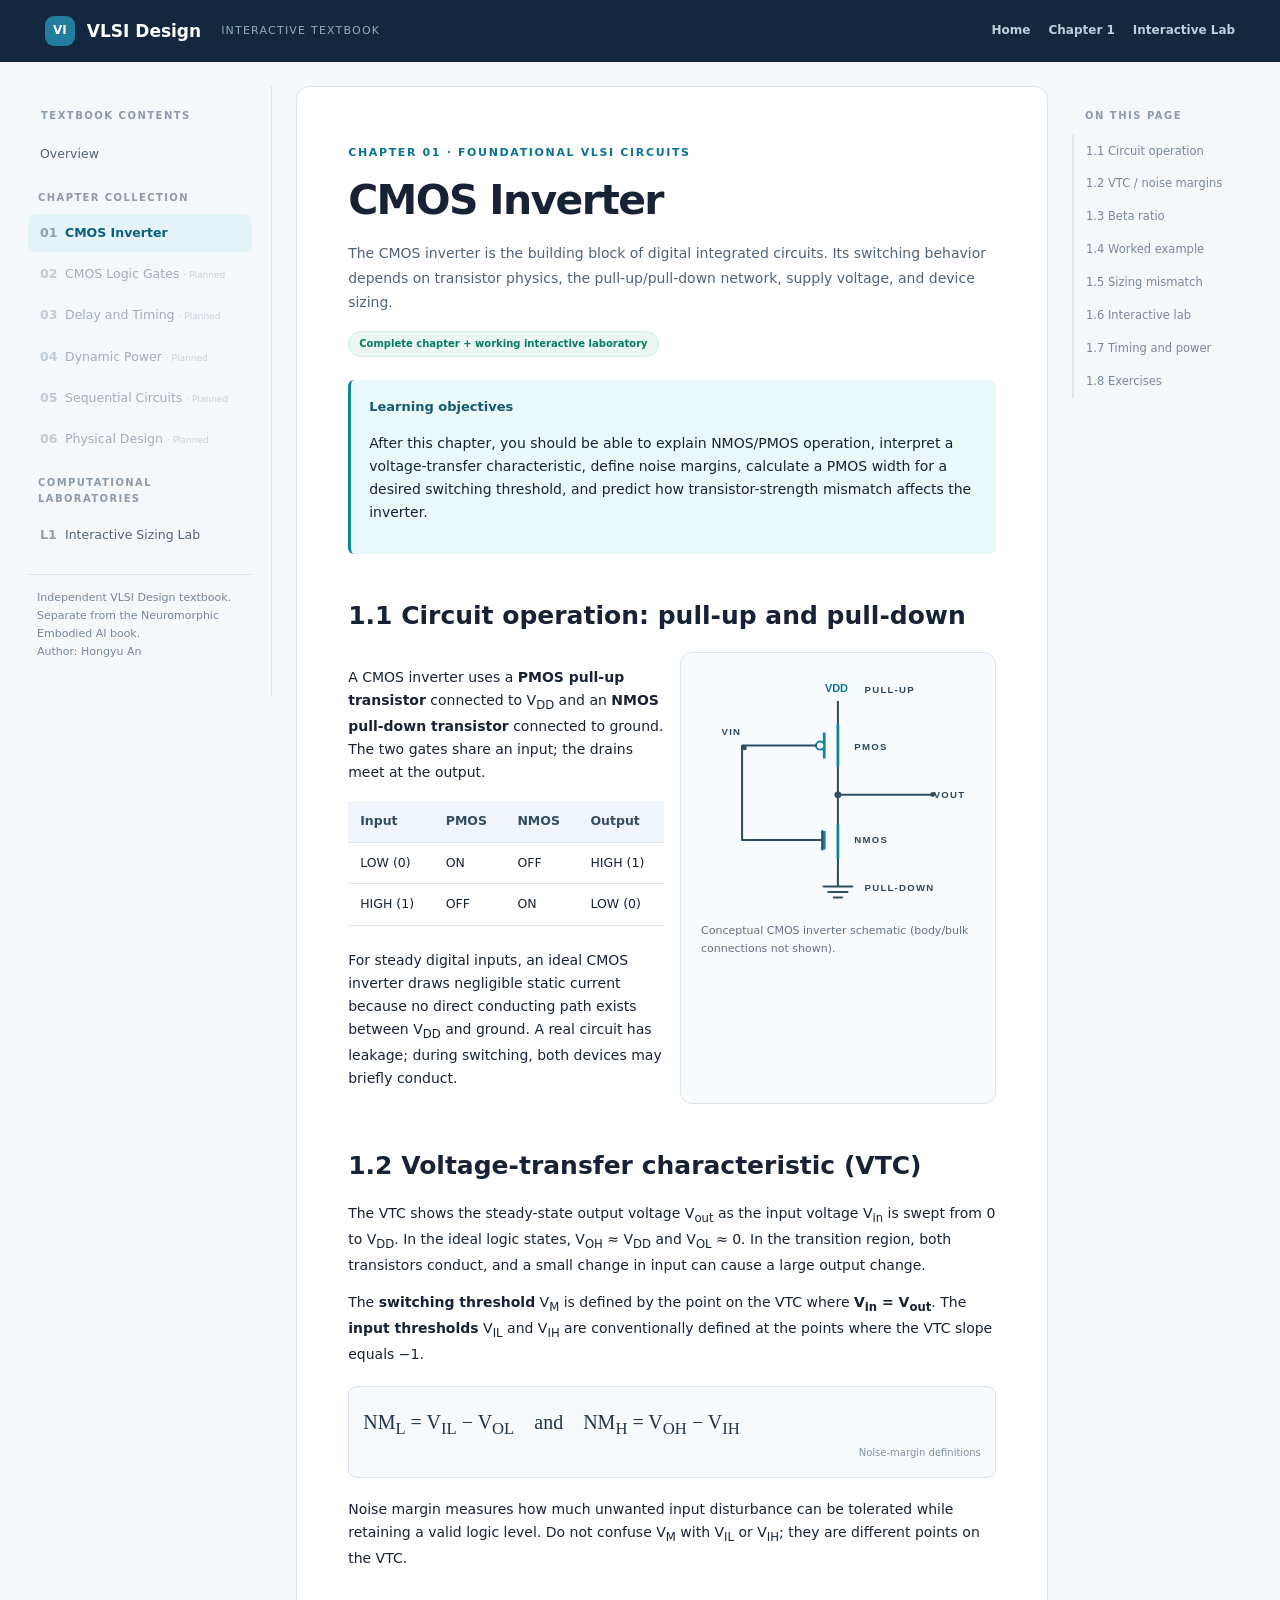
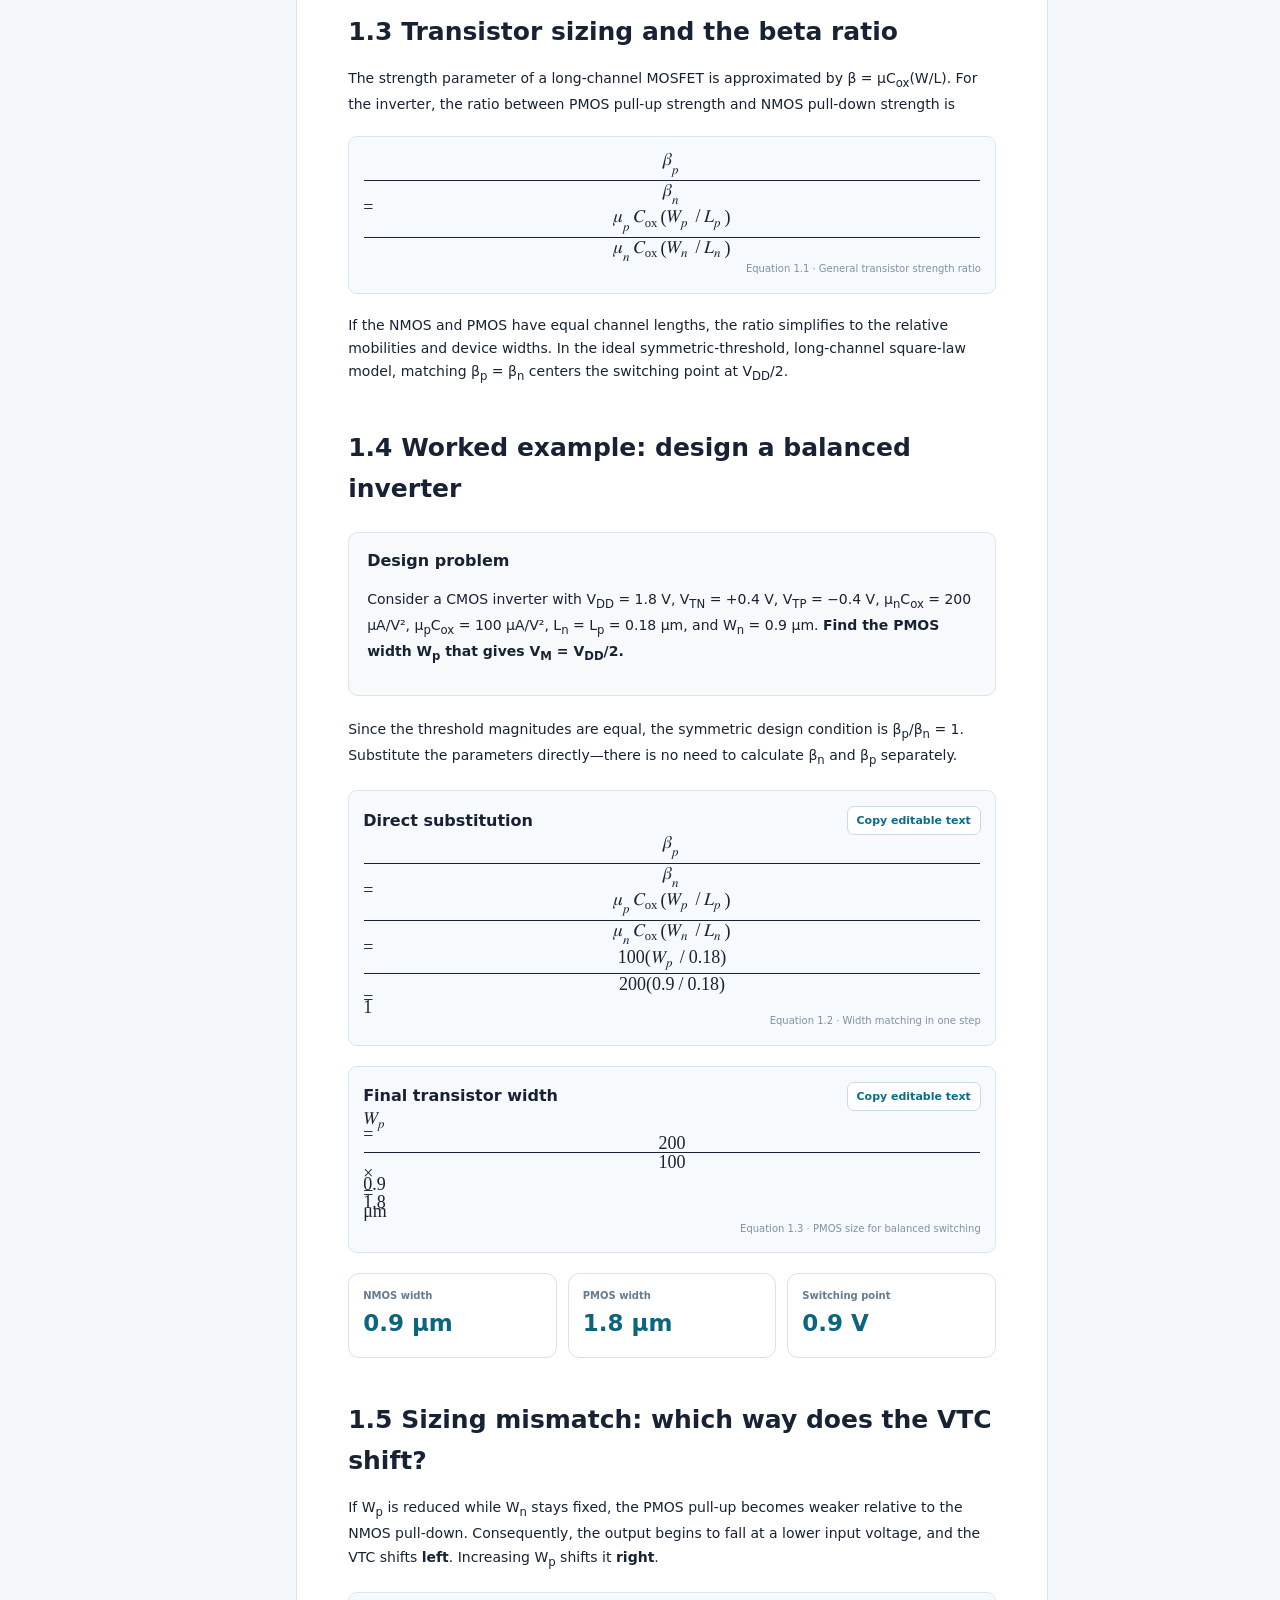
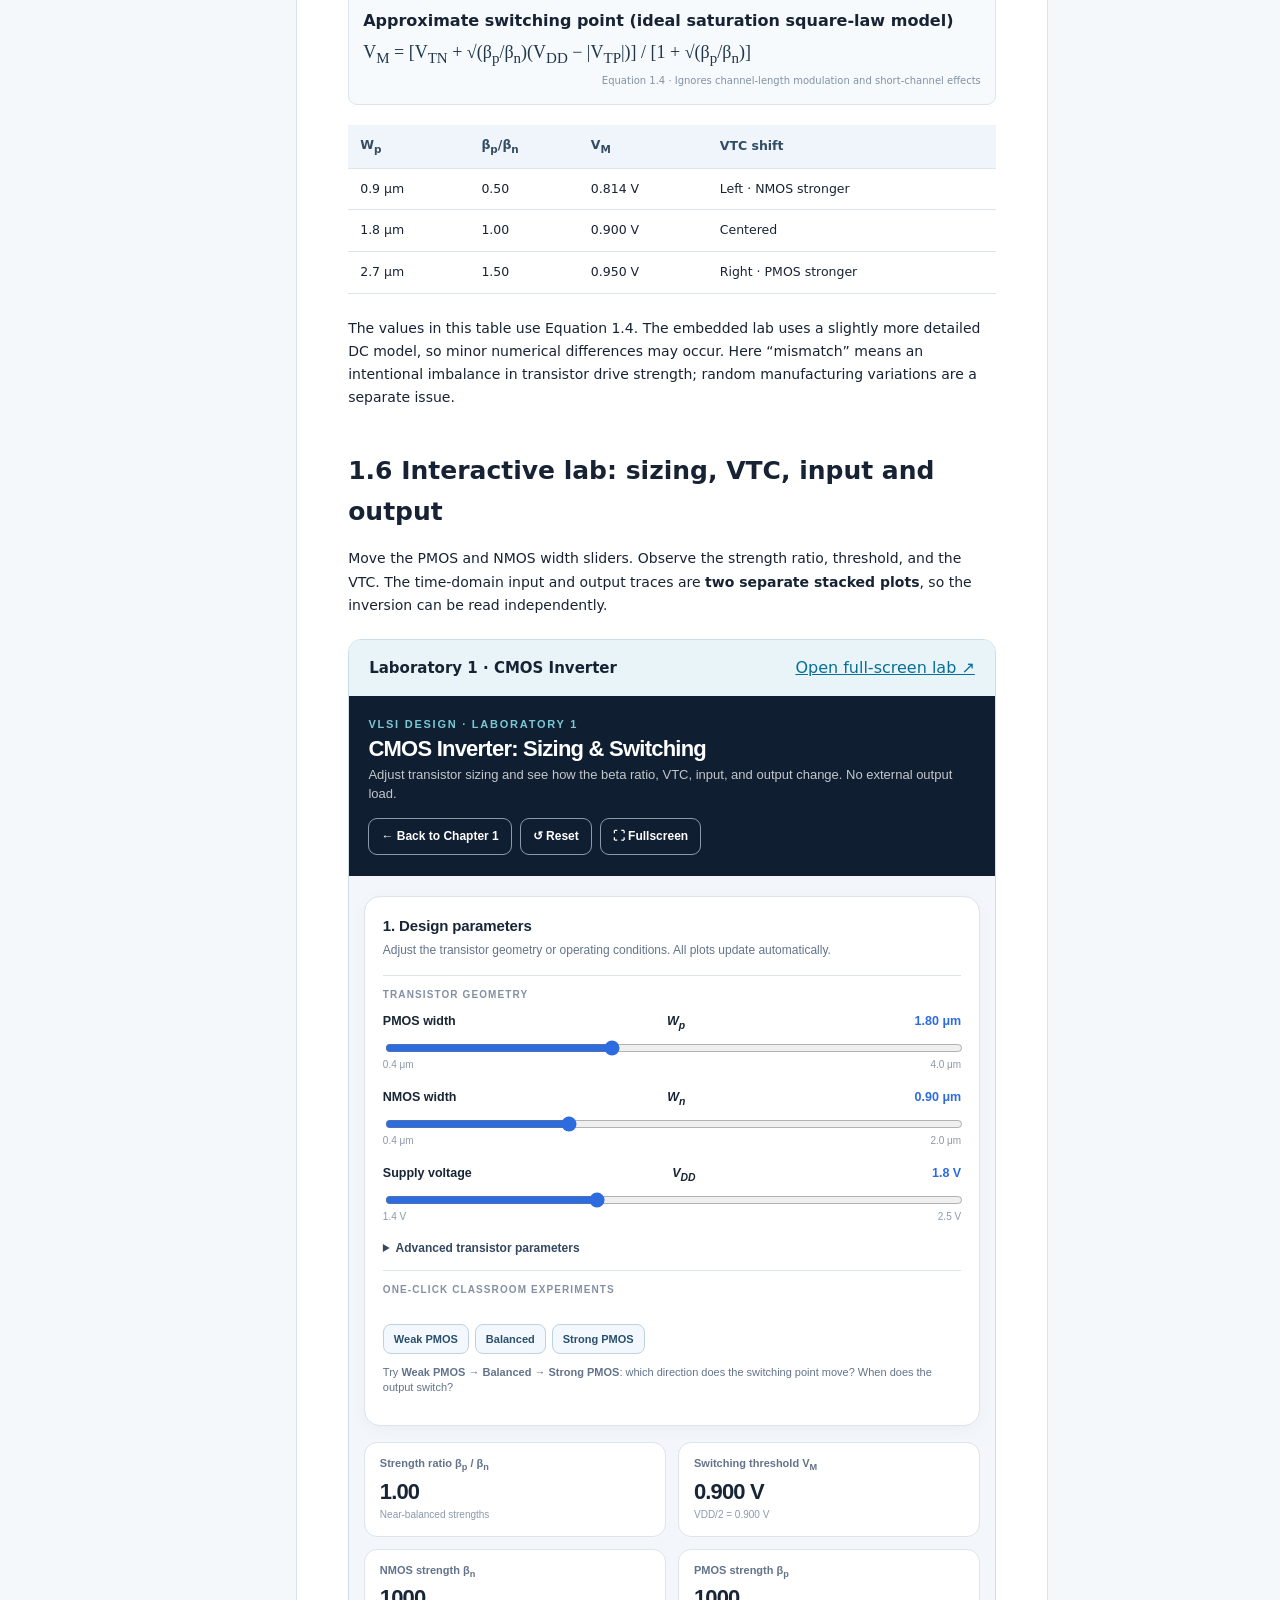
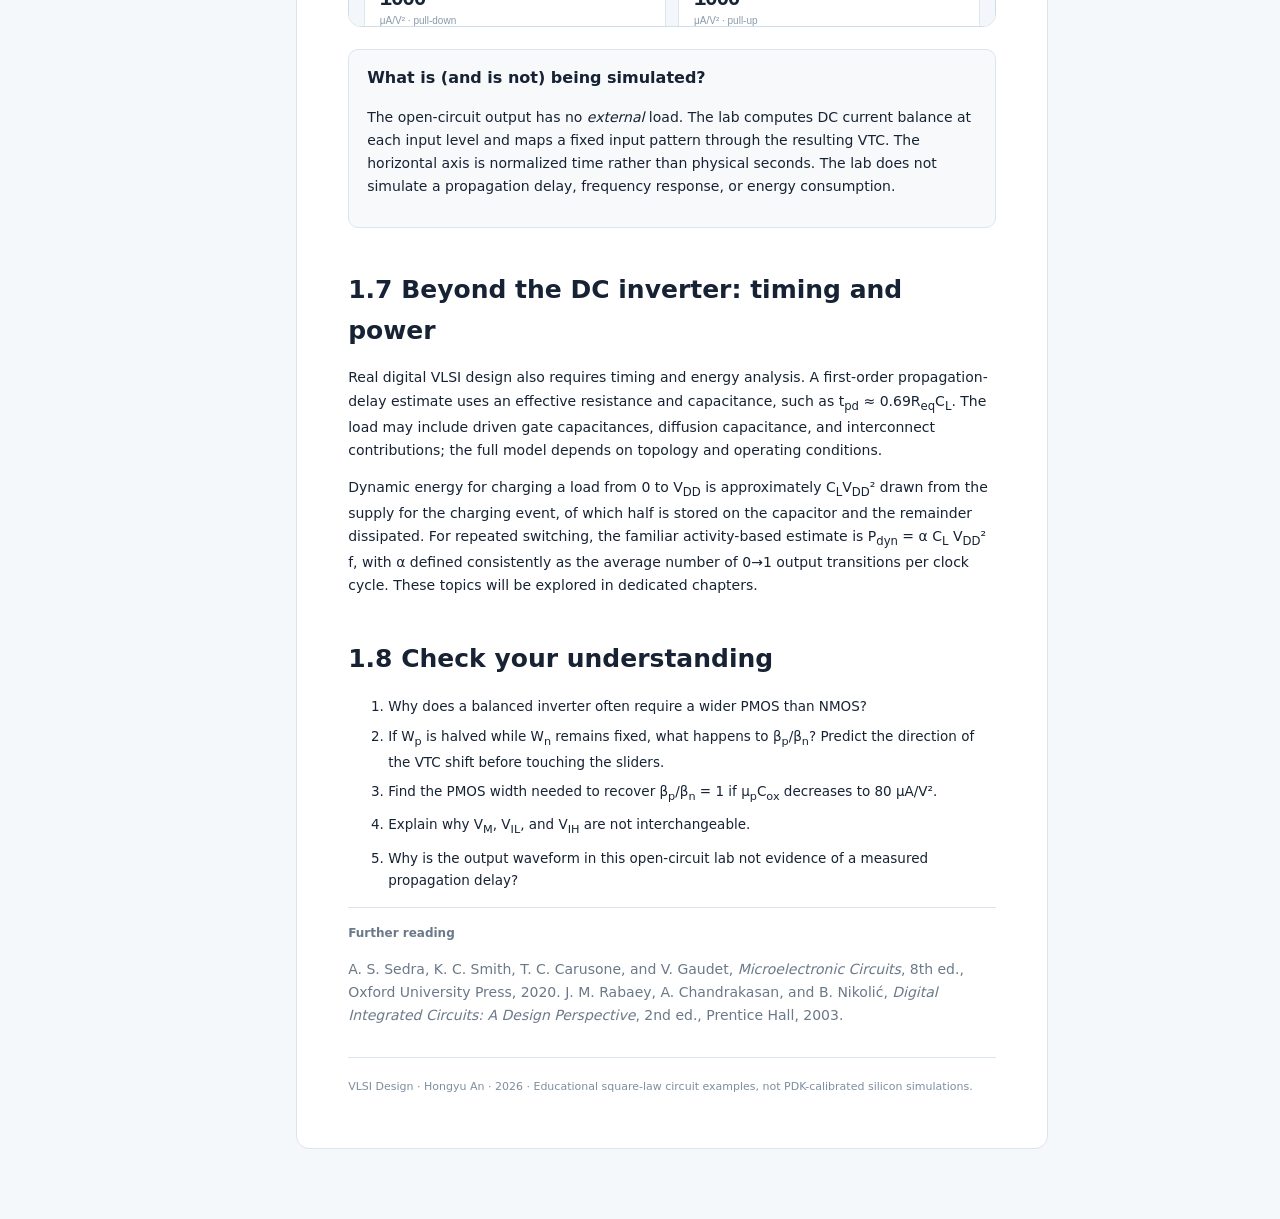
==== chapters/01-cmos-inverter.html @ e8bb067f "Publish CMOS Inverter interactive textbook and Pages deployment workflow" ====
<!doctype html><html lang="en"><head><meta charset="utf-8"><meta name="viewport" content="width=device-width, initial-scale=1"><meta name="description" content="VLSI Design: a free, interactive textbook by Hongyu An. CMOS inverter fundamentals, transistor sizing, VTC, and an interactive lab."><title>Chapter 1 — CMOS Inverter | VLSI Design</title><link rel="stylesheet" href="../assets/book.css"></head><body><header class="site-head"><a class="brand" href="../index.html"><span class="logo">VI</span>VLSI Design</a><span class="strap">Interactive Textbook</span><nav class="topnav"><a href="../index.html">Home</a><a href="../chapters/01-cmos-inverter.html">Chapter 1</a><a href="../labs/cmos-inverter.html">Interactive Lab</a></nav></header><div class="shell"><nav class="sidebar" aria-label="Book chapters"><div class="eyebrow">Textbook Contents</div><div class="book-nav"><a class="" href="../index.html">Overview</a><div class="nav-label">Chapter collection</div><a class="active" href="../chapters/01-cmos-inverter.html"><span class="nav-number">01</span>CMOS Inverter</a><a class="disabled" title="Planned chapter"><span class="nav-number">02</span>CMOS Logic Gates <span style="font-size:9px;color:#9ba8b7">· Planned</span></a><a class="disabled" title="Planned chapter"><span class="nav-number">03</span>Delay and Timing <span style="font-size:9px;color:#9ba8b7">· Planned</span></a><a class="disabled" title="Planned chapter"><span class="nav-number">04</span>Dynamic Power <span style="font-size:9px;color:#9ba8b7">· Planned</span></a><a class="disabled" title="Planned chapter"><span class="nav-number">05</span>Sequential Circuits <span style="font-size:9px;color:#9ba8b7">· Planned</span></a><a class="disabled" title="Planned chapter"><span class="nav-number">06</span>Physical Design <span style="font-size:9px;color:#9ba8b7">· Planned</span></a><div class="nav-label">Computational laboratories</div><a class="" href="../labs/cmos-inverter.html"><span class="nav-number">L1</span>Interactive Sizing Lab</a></div><div class="side-note">Independent VLSI Design textbook. Separate from the Neuromorphic Embodied AI book.<br>Author: Hongyu An</div></nav><main class="content">
<div class="paper"><span class="eyebrow">Chapter 01 · Foundational VLSI Circuits</span><h1>CMOS Inverter</h1><p class="lead">The CMOS inverter is the building block of digital integrated circuits. Its switching behavior depends on transistor physics, the pull-up/pull-down network, supply voltage, and device sizing.</p><span class="pill">Complete chapter + working interactive laboratory</span>
<div class="callout"><strong>Learning objectives</strong><p>After this chapter, you should be able to explain NMOS/PMOS operation, interpret a voltage-transfer characteristic, define noise margins, calculate a PMOS width for a desired switching threshold, and predict how transistor-strength mismatch affects the inverter.</p></div>
<h2 id="operation">1.1 Circuit operation: pull-up and pull-down</h2>
<div class="columns"><div><p>A CMOS inverter uses a <strong>PMOS pull-up transistor</strong> connected to V<sub>DD</sub> and an <strong>NMOS pull-down transistor</strong> connected to ground. The two gates share an input; the drains meet at the output.</p><table><thead><tr><th>Input</th><th>PMOS</th><th>NMOS</th><th>Output</th></tr></thead><tbody><tr><td>LOW (0)</td><td>ON</td><td>OFF</td><td>HIGH (1)</td></tr><tr><td>HIGH (1)</td><td>OFF</td><td>ON</td><td>LOW (0)</td></tr></tbody></table><p>For steady digital inputs, an ideal CMOS inverter draws negligible static current because no direct conducting path exists between V<sub>DD</sub> and ground. A real circuit has leakage; during switching, both devices may briefly conduct.</p></div>
<div class="topic-card" style="background:#f8fbfd"><svg class="schematic" viewBox="0 0 400 355" role="img" aria-label="CMOS inverter circuit diagram"><defs><style>.wire{stroke:#304e63;stroke-width:3;fill:none;stroke-linecap:round;stroke-linejoin:round}.device{stroke:#1482a0;stroke-width:4;fill:none}.label{fill:#29475c;font:700 14px Arial,sans-serif}.rail{fill:#0e7592;font:700 16px Arial,sans-serif}</style></defs><text x="181" y="28" class="rail">VDD</text><path class="wire" d="M200 42 V75 M200 137 V178 V221 M200 270 V300 M200 178 H337"/><circle cx="200" cy="178" r="5" fill="#304e63"/><path class="device" d="M200 75 V137 M180 87 V125 M200 221 V270 M180 231 V258"/><circle cx="174" cy="106" r="6" stroke="#1482a0" stroke-width="2.8" fill="white"/><path class="wire" d="M60 106 H168 M60 106 V244 H177"/><text x="30" y="90" class="label">Vin</text><text x="340" y="183" class="label">Vout</text><text x="224" y="112" class="label">PMOS</text><text x="224" y="248" class="label">NMOS</text><path class="wire" d="M177 231 V258 M200 300 V312 M179 312 H221 M186 320 H214 M194 328 H206"/><text x="239" y="29" class="label" font-weight="400">Pull-up</text><text x="239" y="318" class="label" font-weight="400">Pull-down</text><rect x="60" y="106" width="7" height="7" rx="4" fill="#304e63"/><rect x="335" y="174" width="7" height="7" rx="4" fill="#304e63"/></svg><p class="muted" style="font-size:11px;margin:6px 0 0">Conceptual CMOS inverter schematic (body/bulk connections not shown).</p></div></div>
<h2 id="vtc">1.2 Voltage-transfer characteristic (VTC)</h2><p>The VTC shows the steady-state output voltage V<sub>out</sub> as the input voltage V<sub>in</sub> is swept from 0 to V<sub>DD</sub>. In the ideal logic states, V<sub>OH</sub> ≈ V<sub>DD</sub> and V<sub>OL</sub> ≈ 0. In the transition region, both transistors conduct, and a small change in input can cause a large output change.</p>
<p>The <strong>switching threshold</strong> V<sub>M</sub> is defined by the point on the VTC where <strong>V<sub>in</sub> = V<sub>out</sub></strong>. The <strong>input thresholds</strong> V<sub>IL</sub> and V<sub>IH</sub> are conventionally defined at the points where the VTC slope equals −1.</p>
<div class="mathbox"><div class="mathline">NM<sub>L</sub> = V<sub>IL</sub> − V<sub>OL</sub> &nbsp;&nbsp; and &nbsp;&nbsp; NM<sub>H</sub> = V<sub>OH</sub> − V<sub>IH</sub></div><div class="equation-id">Noise-margin definitions</div></div><p>Noise margin measures how much unwanted input disturbance can be tolerated while retaining a valid logic level. Do not confuse V<sub>M</sub> with V<sub>IL</sub> or V<sub>IH</sub>; they are different points on the VTC.</p>
<h2 id="beta">1.3 Transistor sizing and the beta ratio</h2><p>The strength parameter of a long-channel MOSFET is approximated by β = μC<sub>ox</sub>(W/L). For the inverter, the ratio between PMOS pull-up strength and NMOS pull-down strength is</p>
<div class="mathbox"><math display="block"><mfrac><msub><mi>β</mi><mi>p</mi></msub><msub><mi>β</mi><mi>n</mi></msub></mfrac><mo>=</mo><mfrac><mrow><msub><mi>μ</mi><mi>p</mi></msub><msub><mi>C</mi><mrow><mi>ox</mi></mrow></msub><mo>(</mo><msub><mi>W</mi><mi>p</mi></msub><mo>/</mo><msub><mi>L</mi><mi>p</mi></msub><mo>)</mo></mrow><mrow><msub><mi>μ</mi><mi>n</mi></msub><msub><mi>C</mi><mrow><mi>ox</mi></mrow></msub><mo>(</mo><msub><mi>W</mi><mi>n</mi></msub><mo>/</mo><msub><mi>L</mi><mi>n</mi></msub><mo>)</mo></mrow></mfrac></math><div class="equation-id">Equation 1.1 · General transistor strength ratio</div></div>
<p>If the NMOS and PMOS have equal channel lengths, the ratio simplifies to the relative mobilities and device widths. In the ideal symmetric-threshold, long-channel square-law model, matching β<sub>p</sub> = β<sub>n</sub> centers the switching point at V<sub>DD</sub>/2.</p>
<h2 id="worked">1.4 Worked example: design a balanced inverter</h2><div class="note"><strong>Design problem</strong><p>Consider a CMOS inverter with V<sub>DD</sub> = 1.8 V, V<sub>TN</sub> = +0.4 V, V<sub>TP</sub> = −0.4 V, μ<sub>n</sub>C<sub>ox</sub> = 200 μA/V², μ<sub>p</sub>C<sub>ox</sub> = 100 μA/V², L<sub>n</sub> = L<sub>p</sub> = 0.18 μm, and W<sub>n</sub> = 0.9 μm. <strong>Find the PMOS width W<sub>p</sub> that gives V<sub>M</sub> = V<sub>DD</sub>/2.</strong></p></div>
<p>Since the threshold magnitudes are equal, the symmetric design condition is β<sub>p</sub>/β<sub>n</sub> = 1. Substitute the parameters directly—there is no need to calculate β<sub>n</sub> and β<sub>p</sub> separately.</p>
<div class="mathbox"><div class="formula-actions"><strong>Direct substitution</strong><button type="button" class="small-btn" data-copy="βp/βn = [μp Cox (Wp/Lp)]/[μn Cox (Wn/Ln)] = [100(Wp/0.18)]/[200(0.9/0.18)] = 1">Copy editable text</button></div><math display="block"><mfrac><msub><mi>β</mi><mi>p</mi></msub><msub><mi>β</mi><mi>n</mi></msub></mfrac><mo>=</mo><mfrac><mrow><msub><mi>μ</mi><mi>p</mi></msub><msub><mi>C</mi><mi>ox</mi></msub><mo>(</mo><msub><mi>W</mi><mi>p</mi></msub><mo>/</mo><msub><mi>L</mi><mi>p</mi></msub><mo>)</mo></mrow><mrow><msub><mi>μ</mi><mi>n</mi></msub><msub><mi>C</mi><mi>ox</mi></msub><mo>(</mo><msub><mi>W</mi><mi>n</mi></msub><mo>/</mo><msub><mi>L</mi><mi>n</mi></msub><mo>)</mo></mrow></mfrac><mo>=</mo><mfrac><mrow><mn>100</mn><mo>(</mo><msub><mi>W</mi><mi>p</mi></msub><mo>/</mo><mn>0.18</mn><mo>)</mo></mrow><mrow><mn>200</mn><mo>(</mo><mn>0.9</mn><mo>/</mo><mn>0.18</mn><mo>)</mo></mrow></mfrac><mo>=</mo><mn>1</mn></math><div class="equation-id">Equation 1.2 · Width matching in one step</div></div>
<div class="mathbox"><div class="formula-actions"><strong>Final transistor width</strong><button type="button" class="small-btn" data-copy="Wp = (200/100) × 0.9 = 1.8 μm">Copy editable text</button></div><math display="block"><msub><mi>W</mi><mi>p</mi></msub><mo>=</mo><mfrac><mn>200</mn><mn>100</mn></mfrac><mo>×</mo><mn>0.9</mn><mo>=</mo><mn>1.8</mn><mtext> μm</mtext></math><div class="equation-id">Equation 1.3 · PMOS size for balanced switching</div></div>
<div class="stat-row"><div class="stat"><div class="k">NMOS width</div><div class="n">0.9 μm</div></div><div class="stat"><div class="k">PMOS width</div><div class="n">1.8 μm</div></div><div class="stat"><div class="k">Switching point</div><div class="n">0.9 V</div></div></div>
<h2 id="mismatch">1.5 Sizing mismatch: which way does the VTC shift?</h2><p>If W<sub>p</sub> is reduced while W<sub>n</sub> stays fixed, the PMOS pull-up becomes weaker relative to the NMOS pull-down. Consequently, the output begins to fall at a lower input voltage, and the VTC shifts <strong>left</strong>. Increasing W<sub>p</sub> shifts it <strong>right</strong>.</p>
<div class="mathbox"><strong>Approximate switching point (ideal saturation square-law model)</strong><div class="mathline" style="font-size:18px">V<sub>M</sub> = [V<sub>TN</sub> + √(β<sub>p</sub>/β<sub>n</sub>)(V<sub>DD</sub> − |V<sub>TP</sub>|)] / [1 + √(β<sub>p</sub>/β<sub>n</sub>)]</div><div class="equation-id">Equation 1.4 · Ignores channel-length modulation and short-channel effects</div></div>
<table class="formula-table"><thead><tr><th>W<sub>p</sub></th><th>β<sub>p</sub>/β<sub>n</sub></th><th>V<sub>M</sub></th><th>VTC shift</th></tr></thead><tbody><tr><td>0.9 μm</td><td>0.50</td><td>0.814 V</td><td>Left · NMOS stronger</td></tr><tr><td>1.8 μm</td><td>1.00</td><td>0.900 V</td><td>Centered</td></tr><tr><td>2.7 μm</td><td>1.50</td><td>0.950 V</td><td>Right · PMOS stronger</td></tr></tbody></table>
<p>The values in this table use Equation 1.4. The embedded lab uses a slightly more detailed DC model, so minor numerical differences may occur. Here “mismatch” means an intentional imbalance in transistor drive strength; random manufacturing variations are a separate issue.</p>
<h2 id="lab">1.6 Interactive lab: sizing, VTC, input and output</h2><p>Move the PMOS and NMOS width sliders. Observe the strength ratio, threshold, and the VTC. The time-domain input and output traces are <strong>two separate stacked plots</strong>, so the inversion can be read independently.</p>
<div class="activity"><div class="activity-head"><h3>Laboratory 1 · CMOS Inverter</h3><a href="../labs/cmos-inverter.html" target="_blank" rel="noopener">Open full-screen lab ↗</a></div><iframe src="../labs/cmos-inverter.html" title="Interactive CMOS inverter transistor sizing lab" loading="lazy"></iframe></div>
<div class="note"><strong>What is (and is not) being simulated?</strong><p>The open-circuit output has no <em>external</em> load. The lab computes DC current balance at each input level and maps a fixed input pattern through the resulting VTC. The horizontal axis is normalized time rather than physical seconds. The lab does not simulate a propagation delay, frequency response, or energy consumption.</p></div>
<h2 id="practical">1.7 Beyond the DC inverter: timing and power</h2><p>Real digital VLSI design also requires timing and energy analysis. A first-order propagation-delay estimate uses an effective resistance and capacitance, such as t<sub>pd</sub> ≈ 0.69R<sub>eq</sub>C<sub>L</sub>. The load may include driven gate capacitances, diffusion capacitance, and interconnect contributions; the full model depends on topology and operating conditions.</p><p>Dynamic energy for charging a load from 0 to V<sub>DD</sub> is approximately C<sub>L</sub>V<sub>DD</sub>² drawn from the supply for the charging event, of which half is stored on the capacitor and the remainder dissipated. For repeated switching, the familiar activity-based estimate is P<sub>dyn</sub> = α C<sub>L</sub> V<sub>DD</sub>² f, with α defined consistently as the average number of 0→1 output transitions per clock cycle. These topics will be explored in dedicated chapters.</p>
<h2 id="exercises">1.8 Check your understanding</h2><ol><li>Why does a balanced inverter often require a wider PMOS than NMOS?</li><li>If W<sub>p</sub> is halved while W<sub>n</sub> remains fixed, what happens to β<sub>p</sub>/β<sub>n</sub>? Predict the direction of the VTC shift before touching the sliders.</li><li>Find the PMOS width needed to recover β<sub>p</sub>/β<sub>n</sub> = 1 if μ<sub>p</sub>C<sub>ox</sub> decreases to 80 μA/V².</li><li>Explain why V<sub>M</sub>, V<sub>IL</sub>, and V<sub>IH</sub> are not interchangeable.</li><li>Why is the output waveform in this open-circuit lab not evidence of a measured propagation delay?</li></ol>
<div class="refs"><strong>Further reading</strong><p>A. S. Sedra, K. C. Smith, T. C. Carusone, and V. Gaudet, <em>Microelectronic Circuits</em>, 8th ed., Oxford University Press, 2020. J. M. Rabaey, A. Chandrakasan, and B. Nikolić, <em>Digital Integrated Circuits: A Design Perspective</em>, 2nd ed., Prentice Hall, 2003.</p></div>
<div class="footer">VLSI Design · Hongyu An · 2026 · Educational square-law circuit examples, not PDK-calibrated silicon simulations.</div></div><script>
(function(){for(const b of document.querySelectorAll('[data-copy]')) b.addEventListener('click', async ()=>{const v=b.getAttribute('data-copy');let ok=false;try{await navigator.clipboard.writeText(v);ok=true}catch(e){const t=document.createElement('textarea');t.value=v;document.body.appendChild(t);t.select();ok=document.execCommand('copy');t.remove()}const before=b.textContent;b.textContent=ok?'Copied!':'Select the formula to copy';setTimeout(()=>{b.textContent=before},1700)})})();
</script></main><aside class="page-toc" aria-label="On this page"><div class="eyebrow">On this page</div><a href="#operation">1.1 Circuit operation</a><a href="#vtc">1.2 VTC / noise margins</a><a href="#beta">1.3 Beta ratio</a><a href="#worked">1.4 Worked example</a><a href="#mismatch">1.5 Sizing mismatch</a><a href="#lab">1.6 Interactive lab</a><a href="#practical">1.7 Timing and power</a><a href="#exercises">1.8 Exercises</a></aside></div></body></html>
---- assets/book.css ----
:root{--ink:#172334;--muted:#66768b;--line:#dce5ed;--navy:#13283e;--accent:#0b7495;--blue:#2563eb;--bg:#f5f8fb;--max:1510px}
*{box-sizing:border-box}html{scroll-behavior:smooth}body{margin:0;background:var(--bg);color:var(--ink);font-family:Inter,ui-sans-serif,system-ui,-apple-system,Segoe UI,Arial,sans-serif;line-height:1.65}a{color:#086e97}button{font-family:inherit;cursor:pointer}
header.site-head{height:62px;background:var(--navy);color:#fff;display:flex;align-items:center;gap:20px;padding:0 clamp(17px,3.5vw,52px);position:sticky;top:0;z-index:30}header .brand{text-decoration:none;color:#fff;display:flex;gap:12px;align-items:center;font-size:17px;font-weight:780}header .logo{width:30px;height:30px;background:#237d9e;border-radius:9px;display:grid;place-items:center;color:white;font-size:12px}header .strap{color:#91adbf;font-size:11px;letter-spacing:.11em;text-transform:uppercase}header .topnav{margin-left:auto;display:flex;gap:18px}header .topnav a{color:#b9d1dd;font-size:12px;font-weight:650;text-decoration:none}
.shell{max-width:var(--max);margin:auto;display:grid;grid-template-columns:244px minmax(0,1fr) 180px;gap:24px;padding:24px 28px 70px}.sidebar{border-right:1px solid var(--line);padding:10px 19px 20px 0;position:sticky;top:85px;align-self:start;max-height:calc(100vh - 105px);overflow:auto}.sidebar .eyebrow,.page-toc .eyebrow{font-size:10px;text-transform:uppercase;color:#8a9bad;letter-spacing:.15em;font-weight:850;padding-left:13px;margin:12px 0 10px}.book-nav{display:flex;flex-direction:column;gap:3px}.book-nav a{font-size:12.5px;color:#516375;text-decoration:none;padding:10px 12px;border-radius:8px;line-height:1.45}.book-nav a.active{color:#0a5f81;background:#e4f3f7;font-weight:780}.book-nav a.disabled{opacity:.5;cursor:default}.nav-number{display:inline-block;min-width:25px;font-weight:750;color:#8e9fae}.nav-label{font-size:10px;color:#8c9baa;margin:14px 10px 5px;text-transform:uppercase;font-weight:800;letter-spacing:.14em}.side-note{border-top:1px solid var(--line);font-size:11px;color:#75869b;margin-top:20px;padding:14px 9px}.page-toc{position:sticky;top:85px;align-self:start;padding:10px 0;max-height:calc(100vh - 105px);overflow:auto}.page-toc a{display:block;color:#78889b;text-decoration:none;font-size:11.5px;padding:7px 7px 7px 12px;border-left:2px solid #dde5eb}
.content{min-width:0}.paper{background:#fff;border:1px solid var(--line);border-radius:13px;padding:clamp(24px,4vw,56px)}.eyebrow{color:var(--accent);font-size:11px;letter-spacing:.15em;text-transform:uppercase;font-weight:850}.content h1{font-size:clamp(29px,3.2vw,44px);letter-spacing:-.04em;line-height:1.17;margin:12px 0 17px}.content h2{margin:41px 0 15px;font-size:25px;scroll-margin-top:90px}.content h3{font-size:18px;margin:26px 0 11px}.lead{font-size:17px;line-height:1.75;color:#516378}.content p{font-size:14px}.content li{font-size:13.5px;margin-bottom:7px}.muted{color:var(--muted)}.label{font-size:11px;letter-spacing:.13em;text-transform:uppercase;color:#7890a0}.pill{display:inline-block;background:#eaf7f2;color:#067a63;border:1px solid #d0ecdf;border-radius:30px;padding:4px 10px;font-size:10px;font-weight:800}.pending{background:#f1f4f7;color:#718398;border-color:#dfe6ed}.callout{background:#ebf8fa;border-left:3px solid #0b87a2;padding:16px 18px;border-radius:6px;margin:23px 0;font-size:13px}.callout strong{display:block;color:#125a70}.note{background:#f7f9fb;border:1px solid var(--line);padding:15px 18px;border-radius:10px;margin:22px 0}.columns{display:grid;grid-template-columns:1fr 1fr;gap:16px}.topic-card{background:#fff;border:1px solid var(--line);border-radius:12px;padding:20px}.topic-card h3{font-size:16px;margin:7px 0}.topic-card p{color:#617185;font-size:12px}.topic-card a{font-weight:750;font-size:12px}.accent-card{background:linear-gradient(130deg,#152f44,#194e60);color:white;border:0}.accent-card h3,.accent-card p{color:#fff}.accent-card .tag{color:#80d6d4;font-size:10px;letter-spacing:.15em}.accent-card a{color:#98f0e9}
table{width:100%;border-collapse:collapse;margin:17px 0 23px;font-size:12.5px}thead{background:#eff5fa}th{text-align:left;color:#324c61}th,td{padding:10px 12px;border-bottom:1px solid var(--line)}.mathbox{margin:20px 0;background:#f7fafc;padding:15px 14px;border:1px solid var(--line);border-radius:9px;overflow-x:auto}.mathbox math{font-family:Cambria Math,STIX Two Math,serif;font-size:18px;display:block;white-space:nowrap}.mathbox .equation-id{font-size:10px;color:#8091a4;text-align:right}.mathline{font-family:Cambria Math,Georgia,serif;font-size:20px;color:#20364b;line-height:2;white-space:nowrap;overflow:auto}.formula-actions{display:flex;align-items:center;justify-content:space-between;gap:12px}.small-btn{padding:7px 9px;background:white;color:#096d8a;border:1px solid #c7dce6;border-radius:7px;font-size:11px;font-weight:750}.stat-row{display:grid;grid-template-columns:repeat(3,1fr);gap:11px}.stat{background:white;border:1px solid #d6e4ea;border-radius:11px;padding:14px}.stat .n{font-size:23px;color:#0d647f;font-weight:830}.stat .k{font-size:10px;color:#667b8e;font-weight:700}.schematic{max-width:460px;width:100%;height:auto;display:block;margin:0 auto}.activity{border:1px solid #ccdee7;border-radius:13px;background:#fff;overflow:hidden;margin:22px 0}.activity-head{background:#e8f4f8;padding:15px 20px;display:flex;justify-content:space-between;align-items:center}.activity-head h3{margin:0;font-size:15px}.activity iframe{width:100%;height:930px;border:0;display:block;background:#fff}.refs{border-top:1px solid var(--line);padding-top:16px;font-size:12px;color:#6b7989}.footer{font-size:11px;color:#7d8e9f;margin-top:30px;padding-top:20px;border-top:1px solid var(--line)}.link-button{display:inline-flex;align-items:center;gap:8px;padding:11px 16px;background:#0b7390;color:#fff;text-decoration:none;font-weight:760;font-size:13px;border-radius:8px}.link-button.light{background:#edf4f8;color:#165770;border:1px solid #d2e1eb}.hero{background:linear-gradient(127deg,#122e46,#1b5268 72%,#17868d);border-radius:13px;padding:clamp(30px,5vw,62px);color:white}.hero .eyebrow{color:#95e7e3}.hero h1{font-size:clamp(32px,4vw,53px)}.hero p{color:#d6eaf0;font-size:15px}.hero-actions{display:flex;gap:11px;flex-wrap:wrap;margin-top:27px}.hero .light{background:white;color:#17445c}.hero .soft{background:#ffffff18;color:white;border:1px solid #ffffff54}
@media(max-width:1100px){.shell{grid-template-columns:220px minmax(0,1fr);padding:20px}.page-toc{display:none}.columns{grid-template-columns:1fr}.activity iframe{height:1110px}}@media(max-width:750px){header .strap,header .topnav{display:none}.shell{display:block;padding:12px}.sidebar{position:static;max-height:none;overflow:visible;border:0;margin-bottom:10px;padding:0}.book-nav{flex-direction:row;overflow-x:auto;white-space:nowrap}.book-nav .nav-label,.sidebar .eyebrow,.side-note{display:none}.paper{padding:20px}.activity iframe{height:1490px}.stat-row{grid-template-columns:1fr}.hero{padding:28px 22px}}
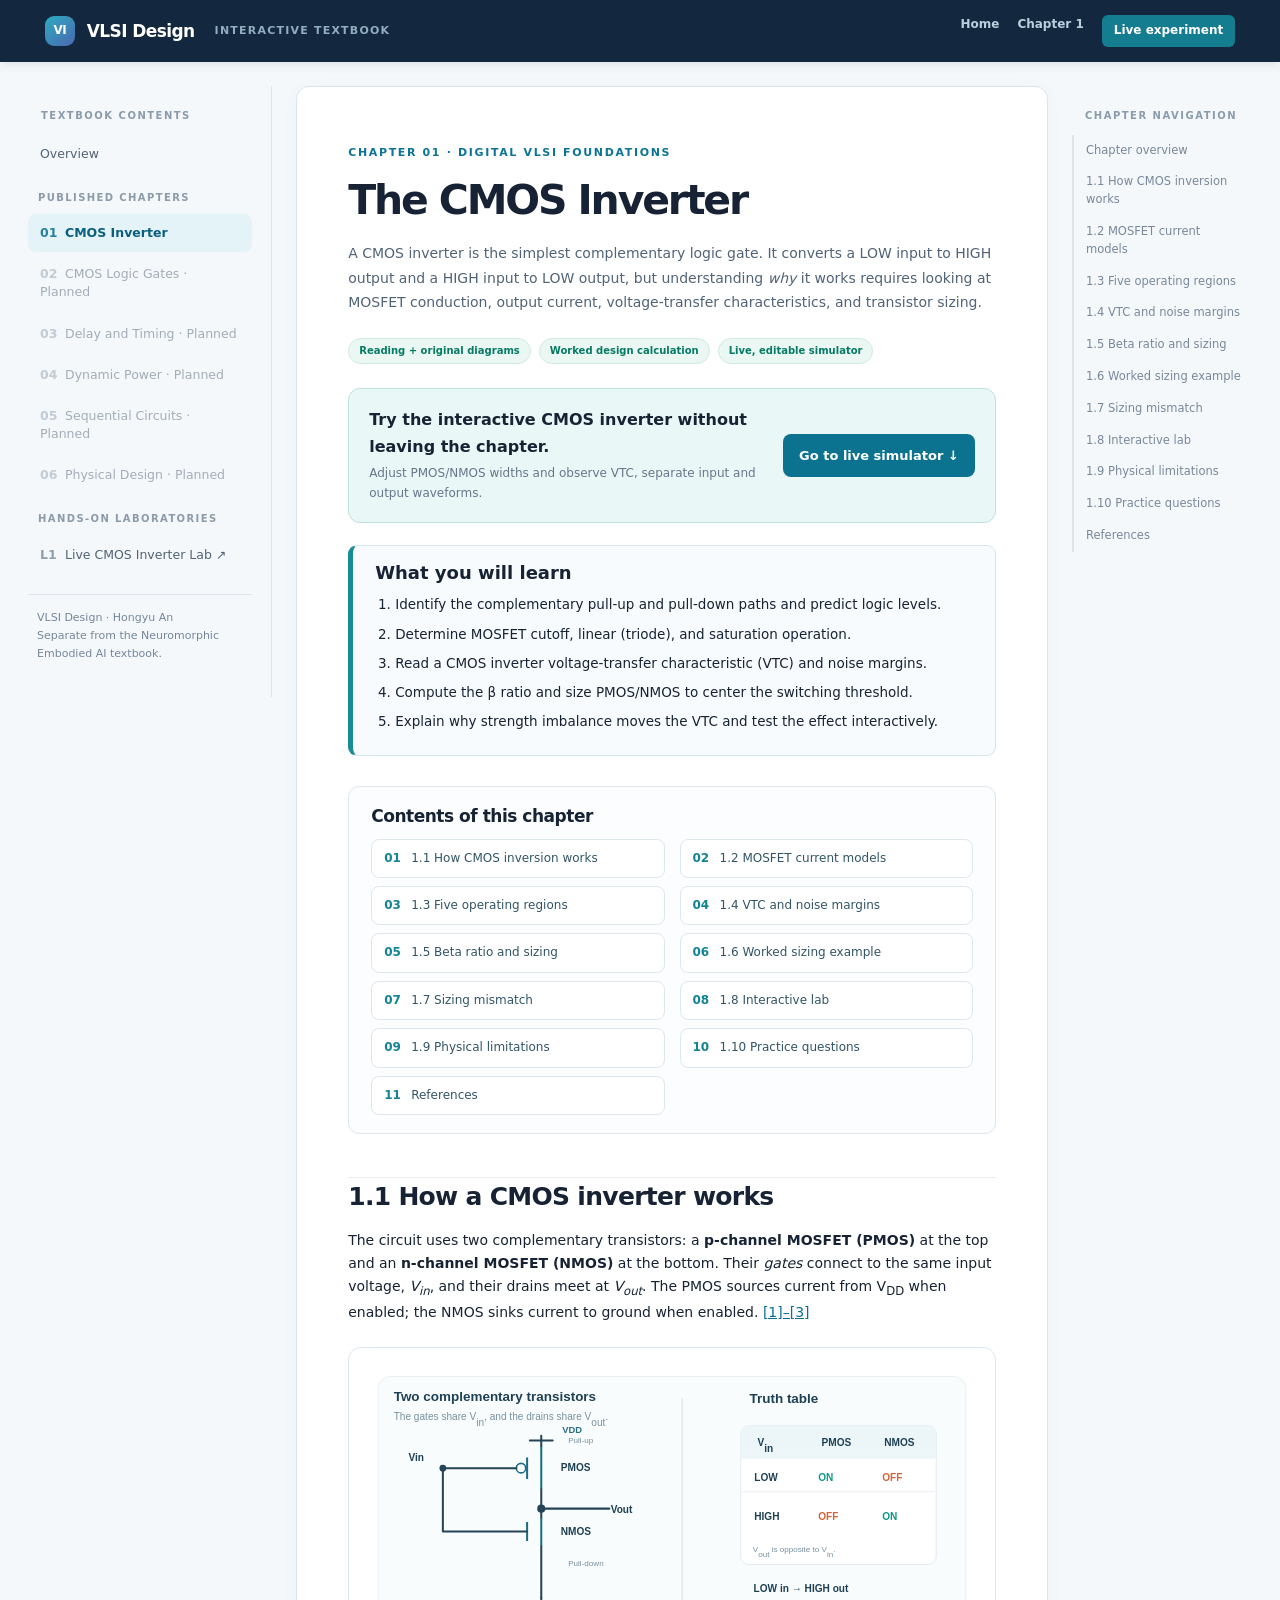
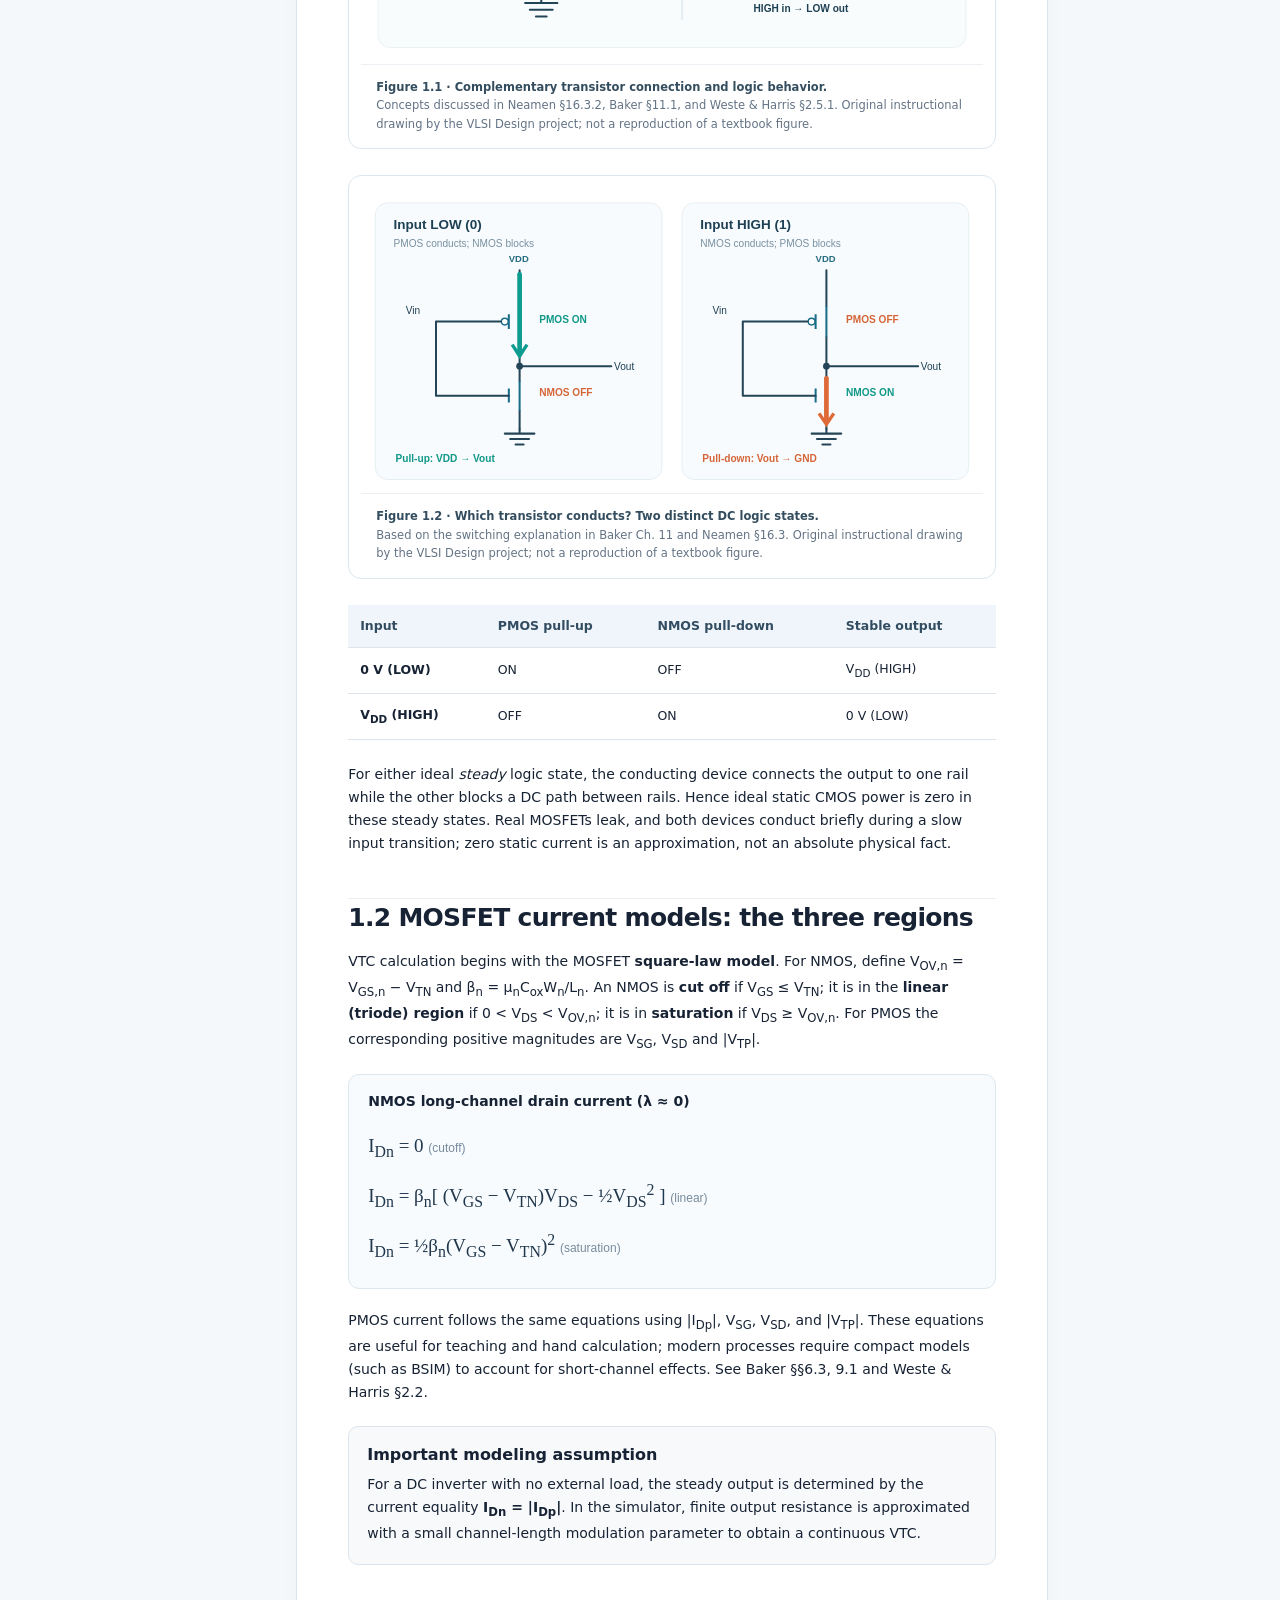
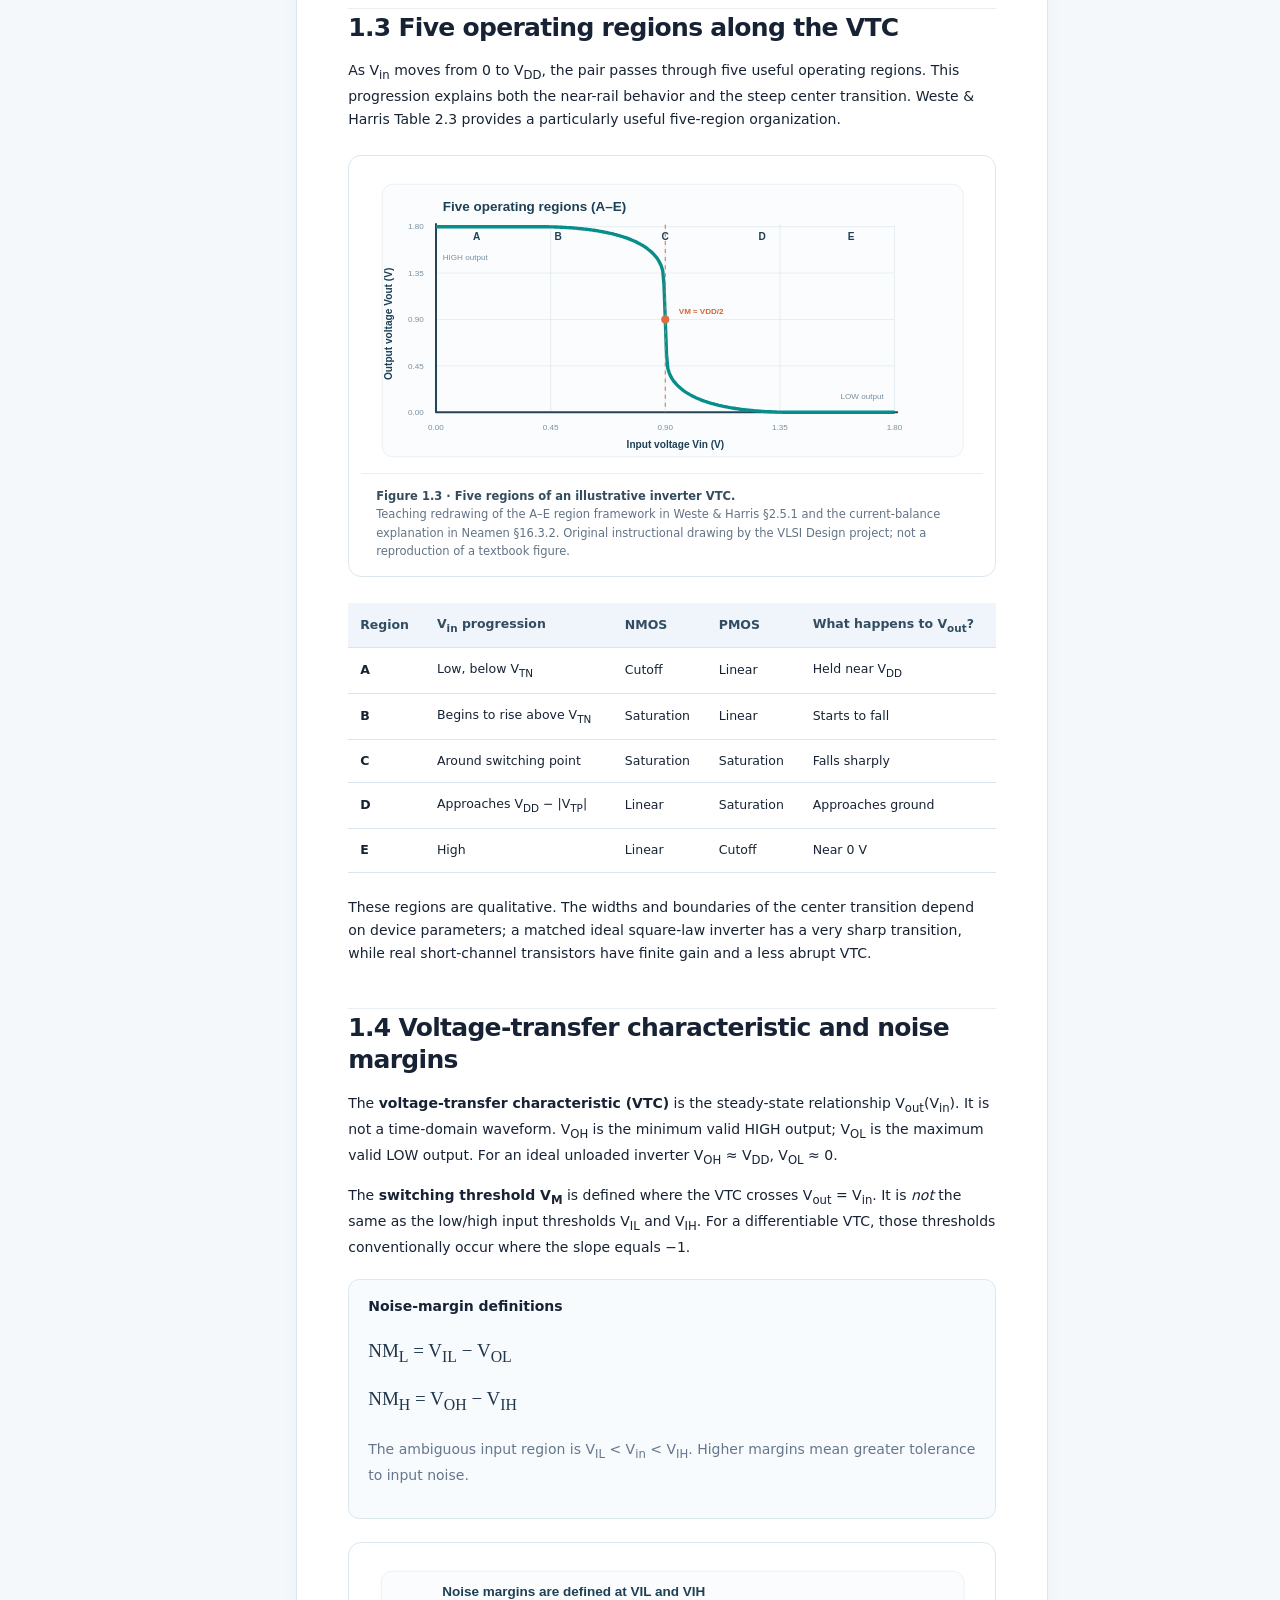
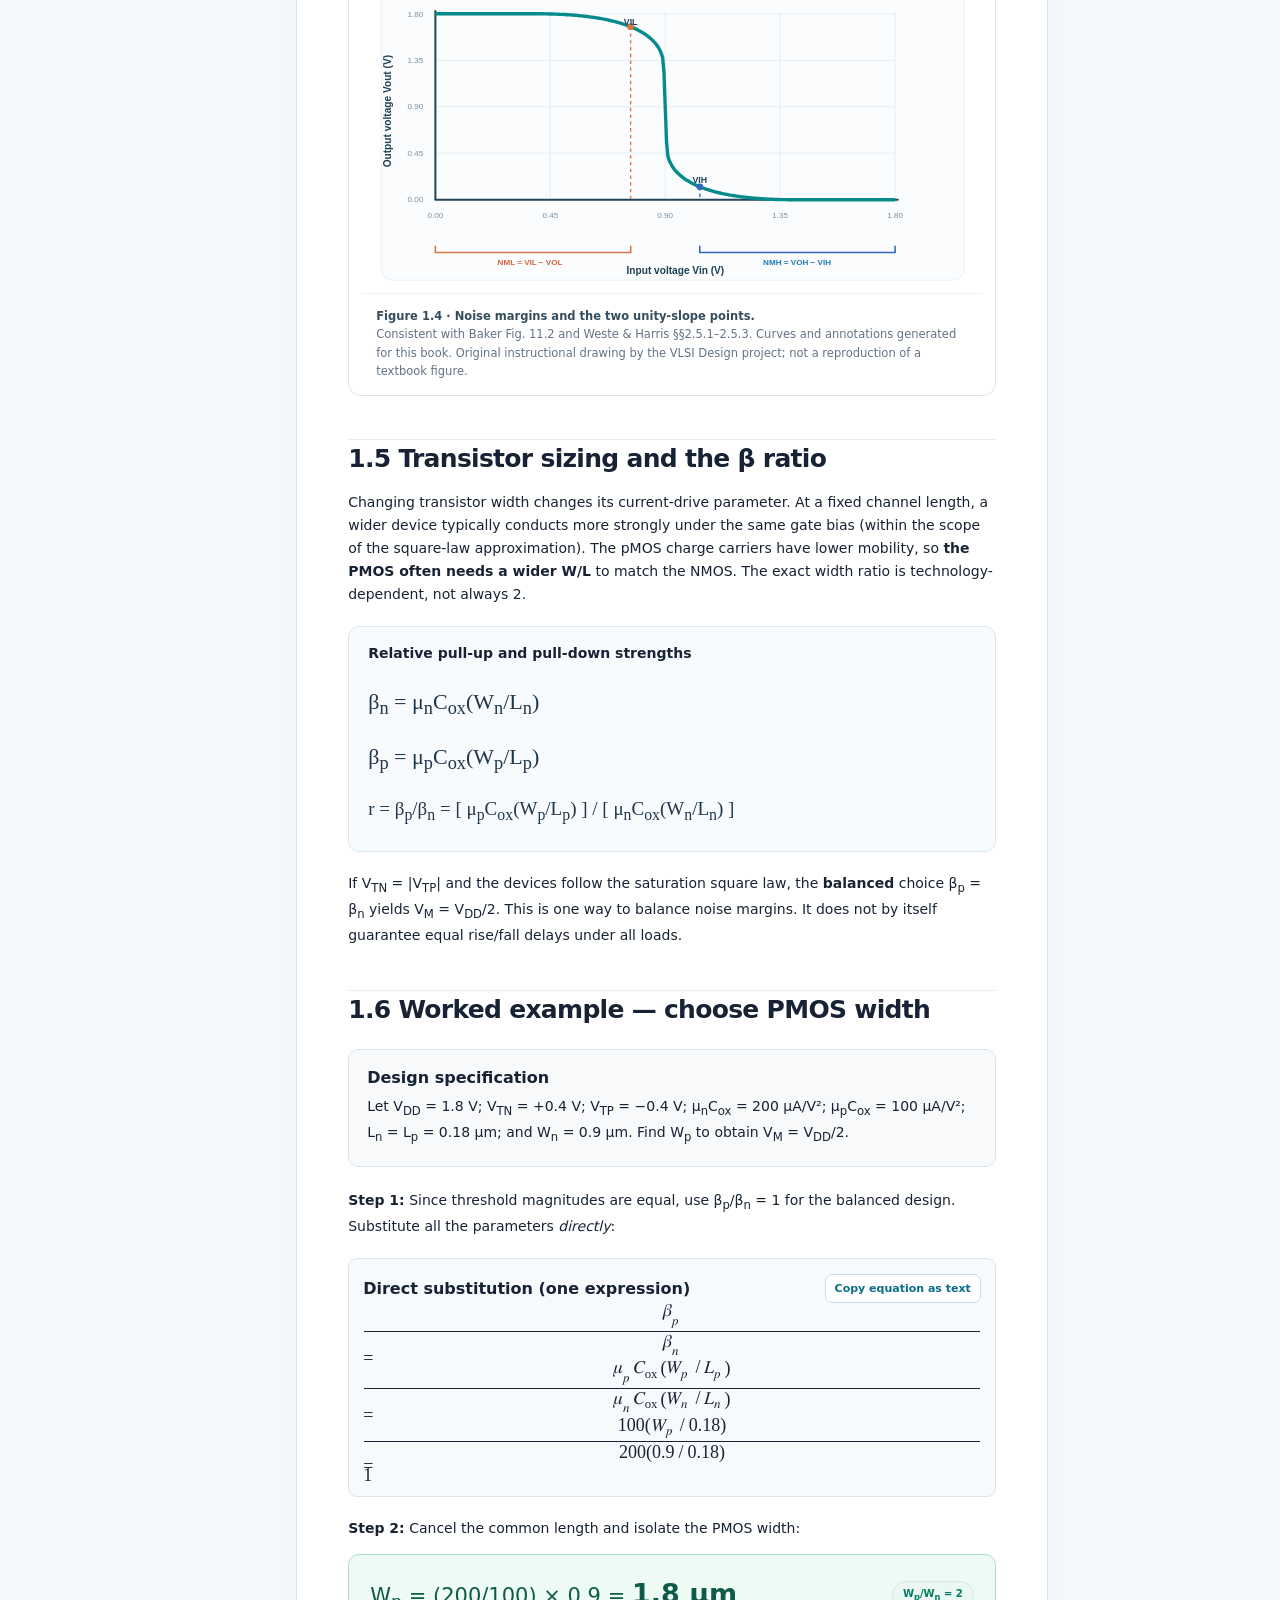
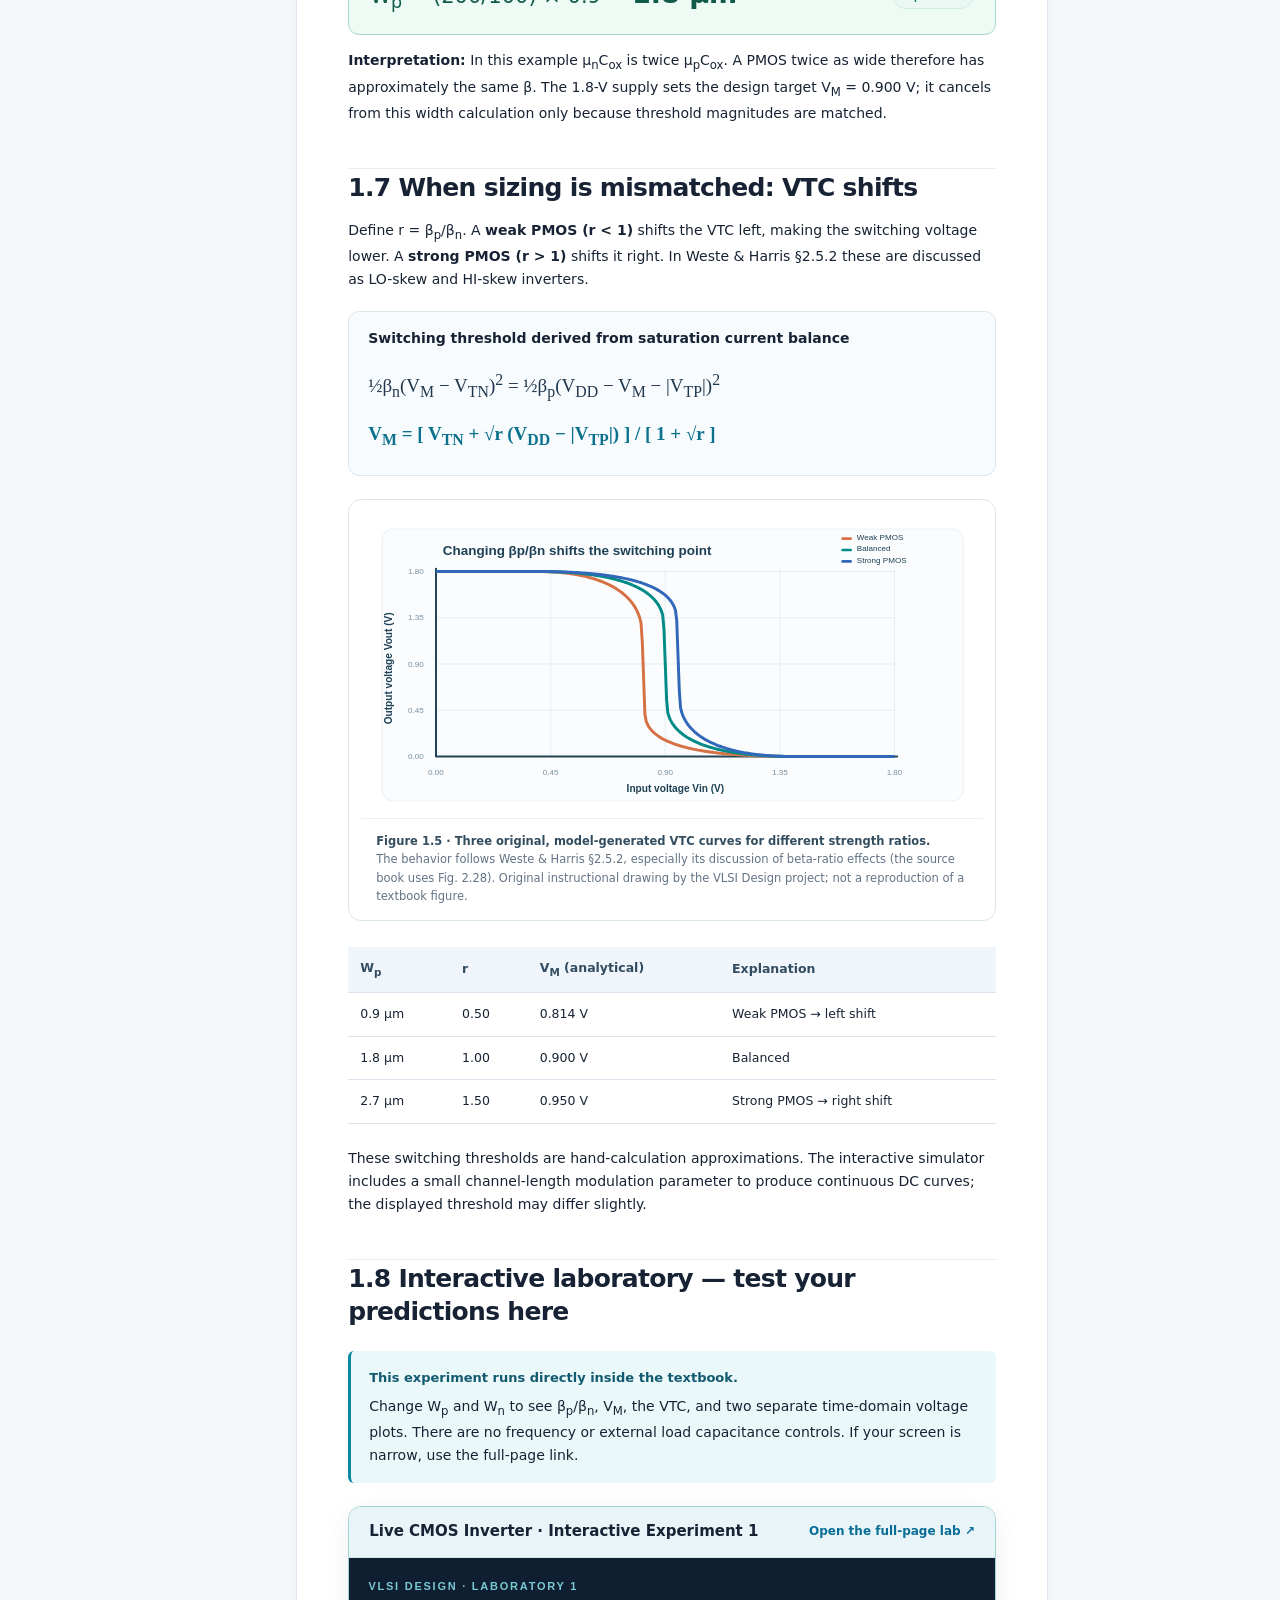
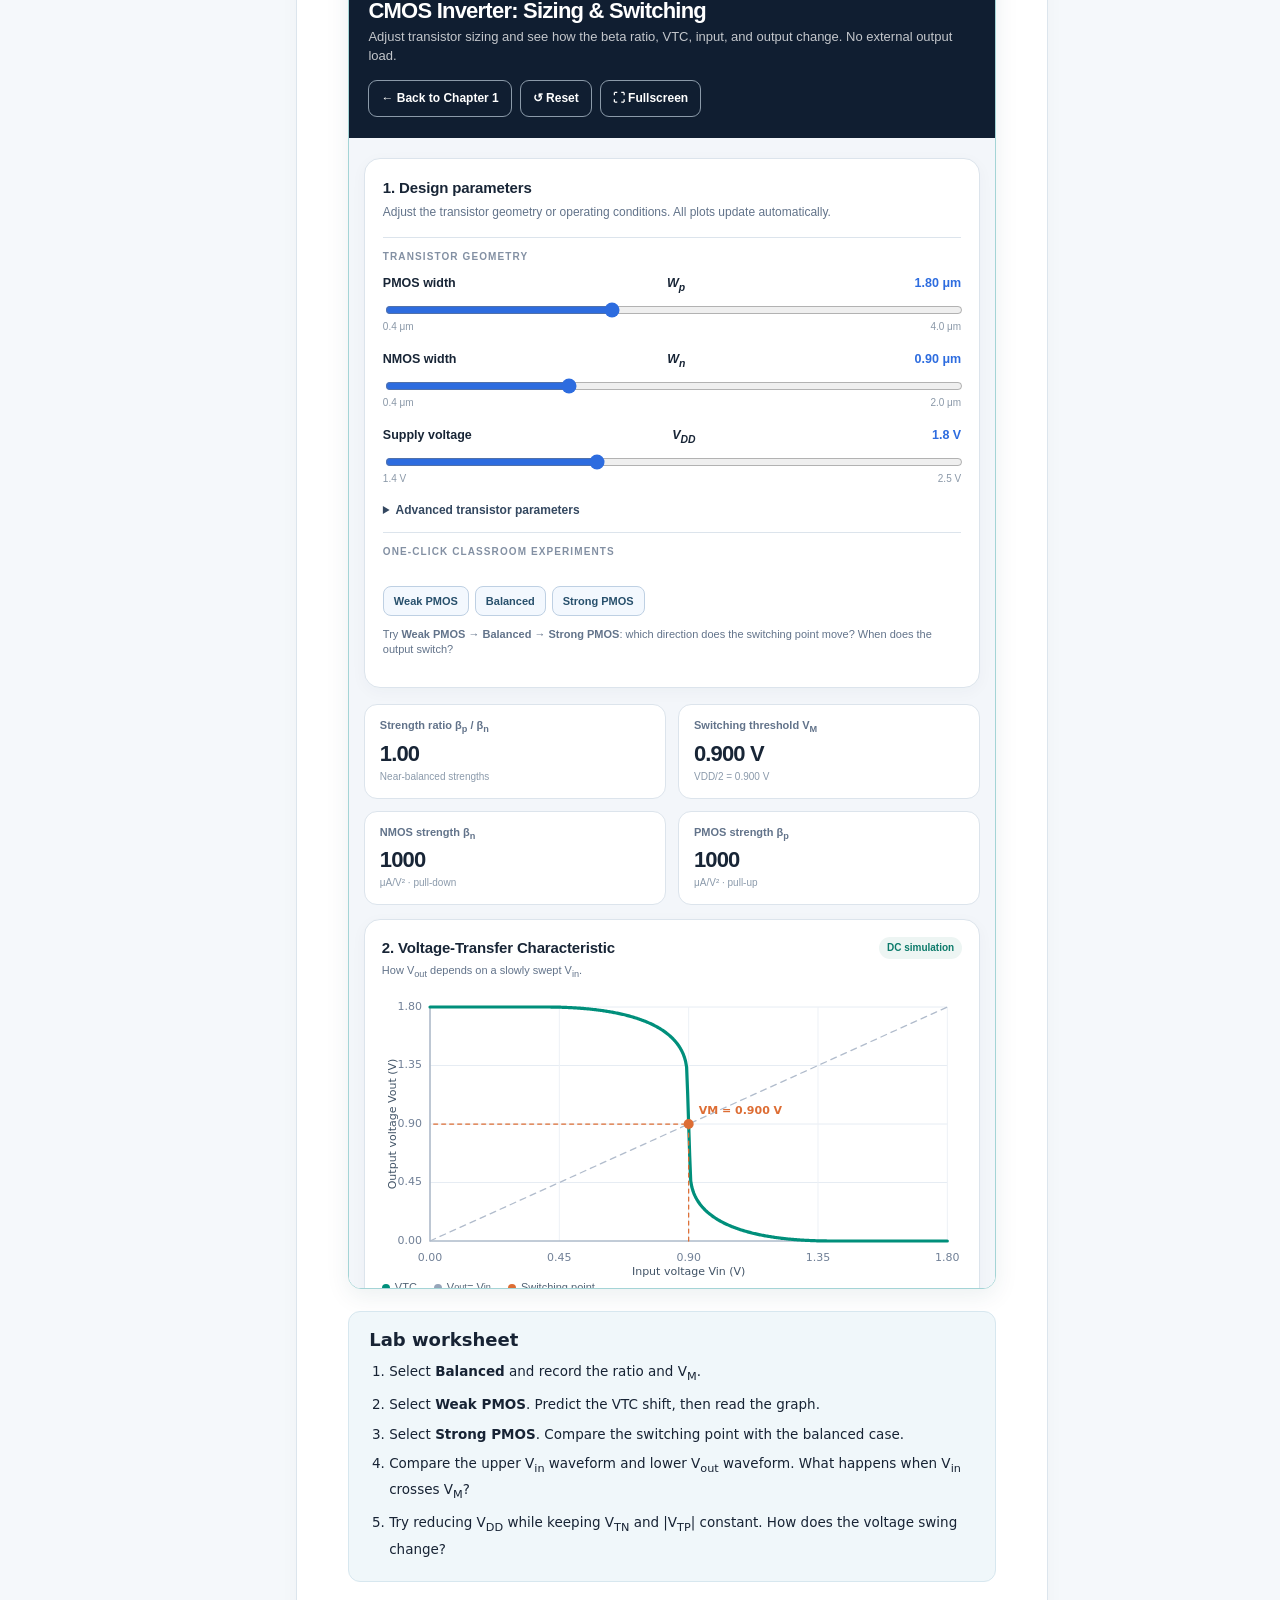
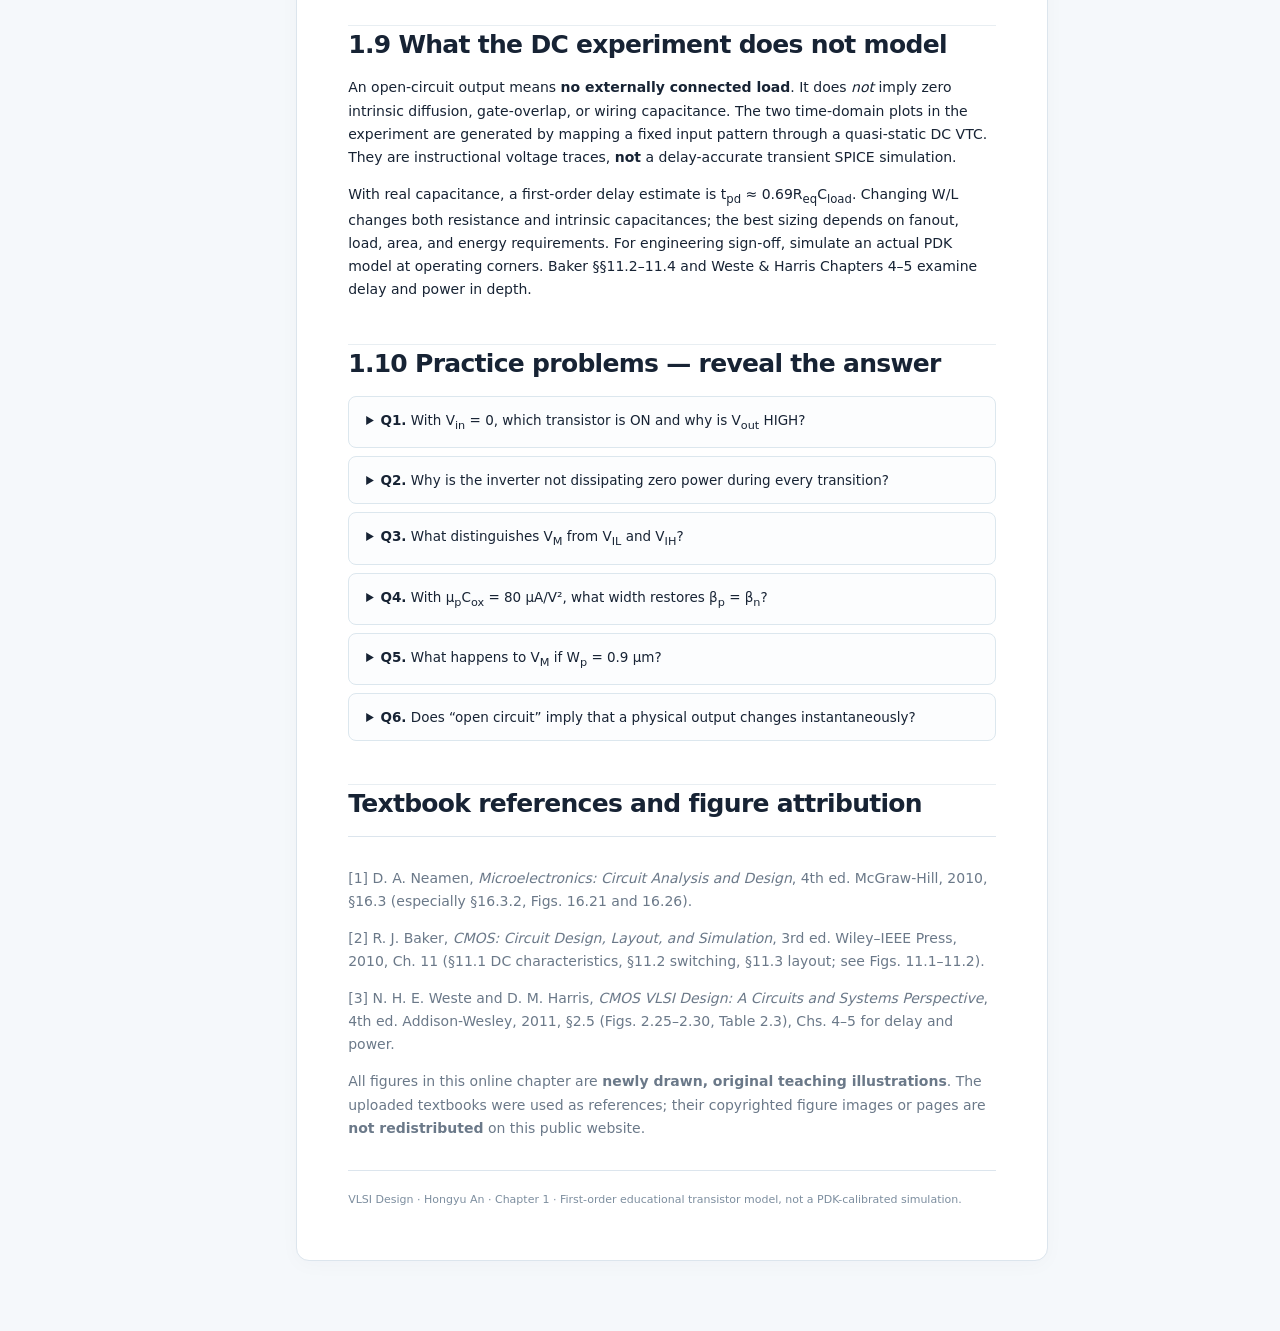
==== commit 60b38096: "Expand CMOS Inverter chapter from three references with original figures and inline interactive lab" ====
--- a/chapters/01-cmos-inverter.html
+++ b/chapters/01-cmos-inverter.html
@@ -1,30 +1,70 @@
-<!doctype html><html lang="en"><head><meta charset="utf-8"><meta name="viewport" content="width=device-width, initial-scale=1"><meta name="description" content="VLSI Design: a free, interactive textbook by Hongyu An. CMOS inverter fundamentals, transistor sizing, VTC, and an interactive lab."><title>Chapter 1 — CMOS Inverter | VLSI Design</title><link rel="stylesheet" href="../assets/book.css"></head><body><header class="site-head"><a class="brand" href="../index.html"><span class="logo">VI</span>VLSI Design</a><span class="strap">Interactive Textbook</span><nav class="topnav"><a href="../index.html">Home</a><a href="../chapters/01-cmos-inverter.html">Chapter 1</a><a href="../labs/cmos-inverter.html">Interactive Lab</a></nav></header><div class="shell"><nav class="sidebar" aria-label="Book chapters"><div class="eyebrow">Textbook Contents</div><div class="book-nav"><a class="" href="../index.html">Overview</a><div class="nav-label">Chapter collection</div><a class="active" href="../chapters/01-cmos-inverter.html"><span class="nav-number">01</span>CMOS Inverter</a><a class="disabled" title="Planned chapter"><span class="nav-number">02</span>CMOS Logic Gates <span style="font-size:9px;color:#9ba8b7">· Planned</span></a><a class="disabled" title="Planned chapter"><span class="nav-number">03</span>Delay and Timing <span style="font-size:9px;color:#9ba8b7">· Planned</span></a><a class="disabled" title="Planned chapter"><span class="nav-number">04</span>Dynamic Power <span style="font-size:9px;color:#9ba8b7">· Planned</span></a><a class="disabled" title="Planned chapter"><span class="nav-number">05</span>Sequential Circuits <span style="font-size:9px;color:#9ba8b7">· Planned</span></a><a class="disabled" title="Planned chapter"><span class="nav-number">06</span>Physical Design <span style="font-size:9px;color:#9ba8b7">· Planned</span></a><div class="nav-label">Computational laboratories</div><a class="" href="../labs/cmos-inverter.html"><span class="nav-number">L1</span>Interactive Sizing Lab</a></div><div class="side-note">Independent VLSI Design textbook. Separate from the Neuromorphic Embodied AI book.<br>Author: Hongyu An</div></nav><main class="content">
-<div class="paper"><span class="eyebrow">Chapter 01 · Foundational VLSI Circuits</span><h1>CMOS Inverter</h1><p class="lead">The CMOS inverter is the building block of digital integrated circuits. Its switching behavior depends on transistor physics, the pull-up/pull-down network, supply voltage, and device sizing.</p><span class="pill">Complete chapter + working interactive laboratory</span>
-<div class="callout"><strong>Learning objectives</strong><p>After this chapter, you should be able to explain NMOS/PMOS operation, interpret a voltage-transfer characteristic, define noise margins, calculate a PMOS width for a desired switching threshold, and predict how transistor-strength mismatch affects the inverter.</p></div>
-<h2 id="operation">1.1 Circuit operation: pull-up and pull-down</h2>
-<div class="columns"><div><p>A CMOS inverter uses a <strong>PMOS pull-up transistor</strong> connected to V<sub>DD</sub> and an <strong>NMOS pull-down transistor</strong> connected to ground. The two gates share an input; the drains meet at the output.</p><table><thead><tr><th>Input</th><th>PMOS</th><th>NMOS</th><th>Output</th></tr></thead><tbody><tr><td>LOW (0)</td><td>ON</td><td>OFF</td><td>HIGH (1)</td></tr><tr><td>HIGH (1)</td><td>OFF</td><td>ON</td><td>LOW (0)</td></tr></tbody></table><p>For steady digital inputs, an ideal CMOS inverter draws negligible static current because no direct conducting path exists between V<sub>DD</sub> and ground. A real circuit has leakage; during switching, both devices may briefly conduct.</p></div>
-<div class="topic-card" style="background:#f8fbfd"><svg class="schematic" viewBox="0 0 400 355" role="img" aria-label="CMOS inverter circuit diagram"><defs><style>.wire{stroke:#304e63;stroke-width:3;fill:none;stroke-linecap:round;stroke-linejoin:round}.device{stroke:#1482a0;stroke-width:4;fill:none}.label{fill:#29475c;font:700 14px Arial,sans-serif}.rail{fill:#0e7592;font:700 16px Arial,sans-serif}</style></defs><text x="181" y="28" class="rail">VDD</text><path class="wire" d="M200 42 V75 M200 137 V178 V221 M200 270 V300 M200 178 H337"/><circle cx="200" cy="178" r="5" fill="#304e63"/><path class="device" d="M200 75 V137 M180 87 V125 M200 221 V270 M180 231 V258"/><circle cx="174" cy="106" r="6" stroke="#1482a0" stroke-width="2.8" fill="white"/><path class="wire" d="M60 106 H168 M60 106 V244 H177"/><text x="30" y="90" class="label">Vin</text><text x="340" y="183" class="label">Vout</text><text x="224" y="112" class="label">PMOS</text><text x="224" y="248" class="label">NMOS</text><path class="wire" d="M177 231 V258 M200 300 V312 M179 312 H221 M186 320 H214 M194 328 H206"/><text x="239" y="29" class="label" font-weight="400">Pull-up</text><text x="239" y="318" class="label" font-weight="400">Pull-down</text><rect x="60" y="106" width="7" height="7" rx="4" fill="#304e63"/><rect x="335" y="174" width="7" height="7" rx="4" fill="#304e63"/></svg><p class="muted" style="font-size:11px;margin:6px 0 0">Conceptual CMOS inverter schematic (body/bulk connections not shown).</p></div></div>
-<h2 id="vtc">1.2 Voltage-transfer characteristic (VTC)</h2><p>The VTC shows the steady-state output voltage V<sub>out</sub> as the input voltage V<sub>in</sub> is swept from 0 to V<sub>DD</sub>. In the ideal logic states, V<sub>OH</sub> ≈ V<sub>DD</sub> and V<sub>OL</sub> ≈ 0. In the transition region, both transistors conduct, and a small change in input can cause a large output change.</p>
-<p>The <strong>switching threshold</strong> V<sub>M</sub> is defined by the point on the VTC where <strong>V<sub>in</sub> = V<sub>out</sub></strong>. The <strong>input thresholds</strong> V<sub>IL</sub> and V<sub>IH</sub> are conventionally defined at the points where the VTC slope equals −1.</p>
-<div class="mathbox"><div class="mathline">NM<sub>L</sub> = V<sub>IL</sub> − V<sub>OL</sub> &nbsp;&nbsp; and &nbsp;&nbsp; NM<sub>H</sub> = V<sub>OH</sub> − V<sub>IH</sub></div><div class="equation-id">Noise-margin definitions</div></div><p>Noise margin measures how much unwanted input disturbance can be tolerated while retaining a valid logic level. Do not confuse V<sub>M</sub> with V<sub>IL</sub> or V<sub>IH</sub>; they are different points on the VTC.</p>
-<h2 id="beta">1.3 Transistor sizing and the beta ratio</h2><p>The strength parameter of a long-channel MOSFET is approximated by β = μC<sub>ox</sub>(W/L). For the inverter, the ratio between PMOS pull-up strength and NMOS pull-down strength is</p>
-<div class="mathbox"><math display="block"><mfrac><msub><mi>β</mi><mi>p</mi></msub><msub><mi>β</mi><mi>n</mi></msub></mfrac><mo>=</mo><mfrac><mrow><msub><mi>μ</mi><mi>p</mi></msub><msub><mi>C</mi><mrow><mi>ox</mi></mrow></msub><mo>(</mo><msub><mi>W</mi><mi>p</mi></msub><mo>/</mo><msub><mi>L</mi><mi>p</mi></msub><mo>)</mo></mrow><mrow><msub><mi>μ</mi><mi>n</mi></msub><msub><mi>C</mi><mrow><mi>ox</mi></mrow></msub><mo>(</mo><msub><mi>W</mi><mi>n</mi></msub><mo>/</mo><msub><mi>L</mi><mi>n</mi></msub><mo>)</mo></mrow></mfrac></math><div class="equation-id">Equation 1.1 · General transistor strength ratio</div></div>
-<p>If the NMOS and PMOS have equal channel lengths, the ratio simplifies to the relative mobilities and device widths. In the ideal symmetric-threshold, long-channel square-law model, matching β<sub>p</sub> = β<sub>n</sub> centers the switching point at V<sub>DD</sub>/2.</p>
-<h2 id="worked">1.4 Worked example: design a balanced inverter</h2><div class="note"><strong>Design problem</strong><p>Consider a CMOS inverter with V<sub>DD</sub> = 1.8 V, V<sub>TN</sub> = +0.4 V, V<sub>TP</sub> = −0.4 V, μ<sub>n</sub>C<sub>ox</sub> = 200 μA/V², μ<sub>p</sub>C<sub>ox</sub> = 100 μA/V², L<sub>n</sub> = L<sub>p</sub> = 0.18 μm, and W<sub>n</sub> = 0.9 μm. <strong>Find the PMOS width W<sub>p</sub> that gives V<sub>M</sub> = V<sub>DD</sub>/2.</strong></p></div>
-<p>Since the threshold magnitudes are equal, the symmetric design condition is β<sub>p</sub>/β<sub>n</sub> = 1. Substitute the parameters directly—there is no need to calculate β<sub>n</sub> and β<sub>p</sub> separately.</p>
-<div class="mathbox"><div class="formula-actions"><strong>Direct substitution</strong><button type="button" class="small-btn" data-copy="βp/βn = [μp Cox (Wp/Lp)]/[μn Cox (Wn/Ln)] = [100(Wp/0.18)]/[200(0.9/0.18)] = 1">Copy editable text</button></div><math display="block"><mfrac><msub><mi>β</mi><mi>p</mi></msub><msub><mi>β</mi><mi>n</mi></msub></mfrac><mo>=</mo><mfrac><mrow><msub><mi>μ</mi><mi>p</mi></msub><msub><mi>C</mi><mi>ox</mi></msub><mo>(</mo><msub><mi>W</mi><mi>p</mi></msub><mo>/</mo><msub><mi>L</mi><mi>p</mi></msub><mo>)</mo></mrow><mrow><msub><mi>μ</mi><mi>n</mi></msub><msub><mi>C</mi><mi>ox</mi></msub><mo>(</mo><msub><mi>W</mi><mi>n</mi></msub><mo>/</mo><msub><mi>L</mi><mi>n</mi></msub><mo>)</mo></mrow></mfrac><mo>=</mo><mfrac><mrow><mn>100</mn><mo>(</mo><msub><mi>W</mi><mi>p</mi></msub><mo>/</mo><mn>0.18</mn><mo>)</mo></mrow><mrow><mn>200</mn><mo>(</mo><mn>0.9</mn><mo>/</mo><mn>0.18</mn><mo>)</mo></mrow></mfrac><mo>=</mo><mn>1</mn></math><div class="equation-id">Equation 1.2 · Width matching in one step</div></div>
-<div class="mathbox"><div class="formula-actions"><strong>Final transistor width</strong><button type="button" class="small-btn" data-copy="Wp = (200/100) × 0.9 = 1.8 μm">Copy editable text</button></div><math display="block"><msub><mi>W</mi><mi>p</mi></msub><mo>=</mo><mfrac><mn>200</mn><mn>100</mn></mfrac><mo>×</mo><mn>0.9</mn><mo>=</mo><mn>1.8</mn><mtext> μm</mtext></math><div class="equation-id">Equation 1.3 · PMOS size for balanced switching</div></div>
-<div class="stat-row"><div class="stat"><div class="k">NMOS width</div><div class="n">0.9 μm</div></div><div class="stat"><div class="k">PMOS width</div><div class="n">1.8 μm</div></div><div class="stat"><div class="k">Switching point</div><div class="n">0.9 V</div></div></div>
-<h2 id="mismatch">1.5 Sizing mismatch: which way does the VTC shift?</h2><p>If W<sub>p</sub> is reduced while W<sub>n</sub> stays fixed, the PMOS pull-up becomes weaker relative to the NMOS pull-down. Consequently, the output begins to fall at a lower input voltage, and the VTC shifts <strong>left</strong>. Increasing W<sub>p</sub> shifts it <strong>right</strong>.</p>
-<div class="mathbox"><strong>Approximate switching point (ideal saturation square-law model)</strong><div class="mathline" style="font-size:18px">V<sub>M</sub> = [V<sub>TN</sub> + √(β<sub>p</sub>/β<sub>n</sub>)(V<sub>DD</sub> − |V<sub>TP</sub>|)] / [1 + √(β<sub>p</sub>/β<sub>n</sub>)]</div><div class="equation-id">Equation 1.4 · Ignores channel-length modulation and short-channel effects</div></div>
-<table class="formula-table"><thead><tr><th>W<sub>p</sub></th><th>β<sub>p</sub>/β<sub>n</sub></th><th>V<sub>M</sub></th><th>VTC shift</th></tr></thead><tbody><tr><td>0.9 μm</td><td>0.50</td><td>0.814 V</td><td>Left · NMOS stronger</td></tr><tr><td>1.8 μm</td><td>1.00</td><td>0.900 V</td><td>Centered</td></tr><tr><td>2.7 μm</td><td>1.50</td><td>0.950 V</td><td>Right · PMOS stronger</td></tr></tbody></table>
-<p>The values in this table use Equation 1.4. The embedded lab uses a slightly more detailed DC model, so minor numerical differences may occur. Here “mismatch” means an intentional imbalance in transistor drive strength; random manufacturing variations are a separate issue.</p>
-<h2 id="lab">1.6 Interactive lab: sizing, VTC, input and output</h2><p>Move the PMOS and NMOS width sliders. Observe the strength ratio, threshold, and the VTC. The time-domain input and output traces are <strong>two separate stacked plots</strong>, so the inversion can be read independently.</p>
-<div class="activity"><div class="activity-head"><h3>Laboratory 1 · CMOS Inverter</h3><a href="../labs/cmos-inverter.html" target="_blank" rel="noopener">Open full-screen lab ↗</a></div><iframe src="../labs/cmos-inverter.html" title="Interactive CMOS inverter transistor sizing lab" loading="lazy"></iframe></div>
-<div class="note"><strong>What is (and is not) being simulated?</strong><p>The open-circuit output has no <em>external</em> load. The lab computes DC current balance at each input level and maps a fixed input pattern through the resulting VTC. The horizontal axis is normalized time rather than physical seconds. The lab does not simulate a propagation delay, frequency response, or energy consumption.</p></div>
-<h2 id="practical">1.7 Beyond the DC inverter: timing and power</h2><p>Real digital VLSI design also requires timing and energy analysis. A first-order propagation-delay estimate uses an effective resistance and capacitance, such as t<sub>pd</sub> ≈ 0.69R<sub>eq</sub>C<sub>L</sub>. The load may include driven gate capacitances, diffusion capacitance, and interconnect contributions; the full model depends on topology and operating conditions.</p><p>Dynamic energy for charging a load from 0 to V<sub>DD</sub> is approximately C<sub>L</sub>V<sub>DD</sub>² drawn from the supply for the charging event, of which half is stored on the capacitor and the remainder dissipated. For repeated switching, the familiar activity-based estimate is P<sub>dyn</sub> = α C<sub>L</sub> V<sub>DD</sub>² f, with α defined consistently as the average number of 0→1 output transitions per clock cycle. These topics will be explored in dedicated chapters.</p>
-<h2 id="exercises">1.8 Check your understanding</h2><ol><li>Why does a balanced inverter often require a wider PMOS than NMOS?</li><li>If W<sub>p</sub> is halved while W<sub>n</sub> remains fixed, what happens to β<sub>p</sub>/β<sub>n</sub>? Predict the direction of the VTC shift before touching the sliders.</li><li>Find the PMOS width needed to recover β<sub>p</sub>/β<sub>n</sub> = 1 if μ<sub>p</sub>C<sub>ox</sub> decreases to 80 μA/V².</li><li>Explain why V<sub>M</sub>, V<sub>IL</sub>, and V<sub>IH</sub> are not interchangeable.</li><li>Why is the output waveform in this open-circuit lab not evidence of a measured propagation delay?</li></ol>
-<div class="refs"><strong>Further reading</strong><p>A. S. Sedra, K. C. Smith, T. C. Carusone, and V. Gaudet, <em>Microelectronic Circuits</em>, 8th ed., Oxford University Press, 2020. J. M. Rabaey, A. Chandrakasan, and B. Nikolić, <em>Digital Integrated Circuits: A Design Perspective</em>, 2nd ed., Prentice Hall, 2003.</p></div>
-<div class="footer">VLSI Design · Hongyu An · 2026 · Educational square-law circuit examples, not PDK-calibrated silicon simulations.</div></div><script>
-(function(){for(const b of document.querySelectorAll('[data-copy]')) b.addEventListener('click', async ()=>{const v=b.getAttribute('data-copy');let ok=false;try{await navigator.clipboard.writeText(v);ok=true}catch(e){const t=document.createElement('textarea');t.value=v;document.body.appendChild(t);t.select();ok=document.execCommand('copy');t.remove()}const before=b.textContent;b.textContent=ok?'Copied!':'Select the formula to copy';setTimeout(()=>{b.textContent=before},1700)})})();
-</script></main><aside class="page-toc" aria-label="On this page"><div class="eyebrow">On this page</div><a href="#operation">1.1 Circuit operation</a><a href="#vtc">1.2 VTC / noise margins</a><a href="#beta">1.3 Beta ratio</a><a href="#worked">1.4 Worked example</a><a href="#mismatch">1.5 Sizing mismatch</a><a href="#lab">1.6 Interactive lab</a><a href="#practical">1.7 Timing and power</a><a href="#exercises">1.8 Exercises</a></aside></div></body></html>+<!doctype html><html lang="en"><head><meta charset="utf-8"><meta name="viewport" content="width=device-width,initial-scale=1"><meta name="description" content="CMOS Inverter chapter of VLSI Design: transistor operation, regions, VTC, noise margins, beta ratio and interactive experiments"><title>Chapter 1 — CMOS Inverter | VLSI Design</title><link rel="stylesheet" href="../assets/book.css"></head><body>
+<header class="site-head"><a class="brand" href="../index.html"><span class="logo">VI</span> VLSI Design</a><span class="strap">Interactive Textbook</span><nav class="topnav"><a href="../index.html">Home</a><a href="#overview">Chapter 1</a><a href="#lab" class="nav-lab">Live experiment</a></nav></header>
+<div class="shell"><nav class="sidebar" aria-label="Textbook chapters"><div class="eyebrow">Textbook Contents</div><div class="book-nav"><a href="../index.html">Overview</a><div class="nav-label">Published chapters</div><a class="active" href="../chapters/01-cmos-inverter.html"><span class="nav-number">01</span>CMOS Inverter</a><a class="disabled"><span class="nav-number">02</span>CMOS Logic Gates · Planned</a><a class="disabled"><span class="nav-number">03</span>Delay and Timing · Planned</a><a class="disabled"><span class="nav-number">04</span>Dynamic Power · Planned</a><a class="disabled"><span class="nav-number">05</span>Sequential Circuits · Planned</a><a class="disabled"><span class="nav-number">06</span>Physical Design · Planned</a><div class="nav-label">Hands-on laboratories</div><a href="../labs/cmos-inverter.html"><span class="nav-number">L1</span>Live CMOS Inverter Lab ↗</a></div><div class="side-note">VLSI Design · Hongyu An<br>Separate from the Neuromorphic Embodied AI textbook.</div></nav><main class="content"><article class="paper textbook-chapter">
+<span class="eyebrow" id="overview">Chapter 01 · Digital VLSI foundations</span><h1>The CMOS Inverter</h1><p class="lead">A CMOS inverter is the simplest complementary logic gate. It converts a LOW input to HIGH output and a HIGH input to LOW output, but understanding <em>why</em> it works requires looking at MOSFET conduction, output current, voltage-transfer characteristics, and transistor sizing.</p>
+<div class="chapter-meta"><span class="pill">Reading + original diagrams</span><span class="pill">Worked design calculation</span><span class="pill">Live, editable simulator</span></div>
+<div class="action-strip"><div><strong>Try the interactive CMOS inverter without leaving the chapter.</strong><div class="muted">Adjust PMOS/NMOS widths and observe VTC, separate input and output waveforms.</div></div><a href="#lab" class="link-button">Go to live simulator ↓</a></div>
+<div class="learning"><h3>What you will learn</h3><ol><li>Identify the complementary pull-up and pull-down paths and predict logic levels.</li><li>Determine MOSFET cutoff, linear (triode), and saturation operation.</li><li>Read a CMOS inverter voltage-transfer characteristic (VTC) and noise margins.</li><li>Compute the β ratio and size PMOS/NMOS to center the switching threshold.</li><li>Explain why strength imbalance moves the VTC and test the effect interactively.</li></ol></div>
+<section class="chapter-toc"><h2>Contents of this chapter</h2><div class="toc-grid"><a href="#logic"><span class="toc-index">01</span>1.1 How CMOS inversion works</a><a href="#model"><span class="toc-index">02</span>1.2 MOSFET current models</a><a href="#regions"><span class="toc-index">03</span>1.3 Five operating regions</a><a href="#vtc"><span class="toc-index">04</span>1.4 VTC and noise margins</a><a href="#sizing"><span class="toc-index">05</span>1.5 Beta ratio and sizing</a><a href="#worked"><span class="toc-index">06</span>1.6 Worked sizing example</a><a href="#skew"><span class="toc-index">07</span>1.7 Sizing mismatch</a><a href="#lab"><span class="toc-index">08</span>1.8 Interactive lab</a><a href="#practical"><span class="toc-index">09</span>1.9 Physical limitations</a><a href="#questions"><span class="toc-index">10</span>1.10 Practice questions</a><a href="#references"><span class="toc-index">11</span>References</a></div></section>
+<h2 id="logic">1.1 How a CMOS inverter works</h2>
+<p>The circuit uses two complementary transistors: a <b>p-channel MOSFET (PMOS)</b> at the top and an <b>n-channel MOSFET (NMOS)</b> at the bottom. Their <em>gates</em> connect to the same input voltage, <em>V<sub>in</sub></em>, and their drains meet at <em>V<sub>out</sub></em>. The PMOS sources current from V<sub>DD</sub> when enabled; the NMOS sinks current to ground when enabled. <a href="#references">[1]–[3]</a></p>
+<figure class="textbook-figure"><img src="../assets/figures/fig-1-cmos-schematic.svg" alt="Figure 1.1 · Complementary transistor connection and logic behavior." loading="lazy" decoding="async"><figcaption><strong>Figure 1.1 · Complementary transistor connection and logic behavior.</strong><br>Concepts discussed in Neamen §16.3.2, Baker §11.1, and Weste & Harris §2.5.1. Original instructional drawing by the VLSI Design project; not a reproduction of a textbook figure.</figcaption></figure>
+<figure class="textbook-figure"><img src="../assets/figures/fig-2-pull-up-pull-down.svg" alt="Figure 1.2 · Which transistor conducts? Two distinct DC logic states." loading="lazy" decoding="async"><figcaption><strong>Figure 1.2 · Which transistor conducts? Two distinct DC logic states.</strong><br>Based on the switching explanation in Baker Ch. 11 and Neamen §16.3. Original instructional drawing by the VLSI Design project; not a reproduction of a textbook figure.</figcaption></figure>
+<table class="study-table"><thead><tr><th>Input</th><th>PMOS pull-up</th><th>NMOS pull-down</th><th>Stable output</th></tr></thead><tbody><tr><td><b>0 V (LOW)</b></td><td>ON</td><td>OFF</td><td>V<sub>DD</sub> (HIGH)</td></tr><tr><td><b>V<sub>DD</sub> (HIGH)</b></td><td>OFF</td><td>ON</td><td>0 V (LOW)</td></tr></tbody></table>
+<p>For either ideal <em>steady</em> logic state, the conducting device connects the output to one rail while the other blocks a DC path between rails. Hence ideal static CMOS power is zero in these steady states. Real MOSFETs leak, and both devices conduct briefly during a slow input transition; zero static current is an approximation, not an absolute physical fact.</p>
+<h2 id="model">1.2 MOSFET current models: the three regions</h2>
+<p>VTC calculation begins with the MOSFET <b>square-law model</b>. For NMOS, define V<sub>OV,n</sub> = V<sub>GS,n</sub> − V<sub>TN</sub> and β<sub>n</sub> = μ<sub>n</sub>C<sub>ox</sub>W<sub>n</sub>/L<sub>n</sub>. An NMOS is <b>cut off</b> if V<sub>GS</sub> ≤ V<sub>TN</sub>; it is in the <b>linear (triode) region</b> if 0 &lt; V<sub>DS</sub> &lt; V<sub>OV,n</sub>; it is in <b>saturation</b> if V<sub>DS</sub> ≥ V<sub>OV,n</sub>. For PMOS the corresponding positive magnitudes are V<sub>SG</sub>, V<sub>SD</sub> and |V<sub>TP</sub>|.</p>
+<div class="formula-panel"><h3>NMOS long-channel drain current (λ ≈ 0)</h3><div class="mathline">I<sub>Dn</sub> = 0 <span class="explain">(cutoff)</span></div><div class="mathline">I<sub>Dn</sub> = β<sub>n</sub>[ (V<sub>GS</sub> − V<sub>TN</sub>)V<sub>DS</sub> − ½V<sub>DS</sub><sup>2</sup> ] <span class="explain">(linear)</span></div><div class="mathline">I<sub>Dn</sub> = ½β<sub>n</sub>(V<sub>GS</sub> − V<sub>TN</sub>)<sup>2</sup> <span class="explain">(saturation)</span></div></div>
+<p>PMOS current follows the same equations using |I<sub>Dp</sub>|, V<sub>SG</sub>, V<sub>SD</sub>, and |V<sub>TP</sub>|. These equations are useful for teaching and hand calculation; modern processes require compact models (such as BSIM) to account for short-channel effects. See Baker §§6.3, 9.1 and Weste & Harris §2.2.</p>
+<div class="note"><b>Important modeling assumption</b><p>For a DC inverter with no external load, the steady output is determined by the current equality <b>I<sub>Dn</sub> = |I<sub>Dp</sub>|</b>. In the simulator, finite output resistance is approximated with a small channel-length modulation parameter to obtain a continuous VTC.</p></div>
+<h2 id="regions">1.3 Five operating regions along the VTC</h2>
+<p>As V<sub>in</sub> moves from 0 to V<sub>DD</sub>, the pair passes through five useful operating regions. This progression explains both the near-rail behavior and the steep center transition. Weste & Harris Table 2.3 provides a particularly useful five-region organization.</p>
+<figure class="textbook-figure"><img src="../assets/figures/fig-3-vtc-five-regions.svg" alt="Figure 1.3 · Five regions of an illustrative inverter VTC." loading="lazy" decoding="async"><figcaption><strong>Figure 1.3 · Five regions of an illustrative inverter VTC.</strong><br>Teaching redrawing of the A–E region framework in Weste & Harris §2.5.1 and the current-balance explanation in Neamen §16.3.2. Original instructional drawing by the VLSI Design project; not a reproduction of a textbook figure.</figcaption></figure>
+<table class="study-table"><thead><tr><th>Region</th><th>V<sub>in</sub> progression</th><th>NMOS</th><th>PMOS</th><th>What happens to V<sub>out</sub>?</th></tr></thead><tbody>
+<tr><td><b>A</b></td><td>Low, below V<sub>TN</sub></td><td>Cutoff</td><td>Linear</td><td>Held near V<sub>DD</sub></td></tr>
+<tr><td><b>B</b></td><td>Begins to rise above V<sub>TN</sub></td><td>Saturation</td><td>Linear</td><td>Starts to fall</td></tr>
+<tr><td><b>C</b></td><td>Around switching point</td><td>Saturation</td><td>Saturation</td><td>Falls sharply</td></tr>
+<tr><td><b>D</b></td><td>Approaches V<sub>DD</sub> − |V<sub>TP</sub>|</td><td>Linear</td><td>Saturation</td><td>Approaches ground</td></tr>
+<tr><td><b>E</b></td><td>High</td><td>Linear</td><td>Cutoff</td><td>Near 0 V</td></tr></tbody></table>
+<p>These regions are qualitative. The widths and boundaries of the center transition depend on device parameters; a matched ideal square-law inverter has a very sharp transition, while real short-channel transistors have finite gain and a less abrupt VTC.</p>
+<h2 id="vtc">1.4 Voltage-transfer characteristic and noise margins</h2>
+<p>The <b>voltage-transfer characteristic (VTC)</b> is the steady-state relationship V<sub>out</sub>(V<sub>in</sub>). It is not a time-domain waveform. V<sub>OH</sub> is the minimum valid HIGH output; V<sub>OL</sub> is the maximum valid LOW output. For an ideal unloaded inverter V<sub>OH</sub> ≈ V<sub>DD</sub>, V<sub>OL</sub> ≈ 0.</p>
+<p>The <b>switching threshold V<sub>M</sub></b> is defined where the VTC crosses V<sub>out</sub> = V<sub>in</sub>. It is <em>not</em> the same as the low/high input thresholds V<sub>IL</sub> and V<sub>IH</sub>. For a differentiable VTC, those thresholds conventionally occur where the slope equals −1.</p>
+<div class="formula-panel"><h3>Noise-margin definitions</h3><div class="mathline">NM<sub>L</sub> = V<sub>IL</sub> − V<sub>OL</sub></div><div class="mathline">NM<sub>H</sub> = V<sub>OH</sub> − V<sub>IH</sub></div><p class="muted">The ambiguous input region is V<sub>IL</sub> &lt; V<sub>in</sub> &lt; V<sub>IH</sub>. Higher margins mean greater tolerance to input noise.</p></div>
+<figure class="textbook-figure"><img src="../assets/figures/fig-5-noise-margins.svg" alt="Figure 1.4 · Noise margins and the two unity-slope points." loading="lazy" decoding="async"><figcaption><strong>Figure 1.4 · Noise margins and the two unity-slope points.</strong><br>Consistent with Baker Fig. 11.2 and Weste & Harris §§2.5.1–2.5.3. Curves and annotations generated for this book. Original instructional drawing by the VLSI Design project; not a reproduction of a textbook figure.</figcaption></figure>
+<h2 id="sizing">1.5 Transistor sizing and the β ratio</h2>
+<p>Changing transistor width changes its current-drive parameter. At a fixed channel length, a wider device typically conducts more strongly under the same gate bias (within the scope of the square-law approximation). The pMOS charge carriers have lower mobility, so <b>the PMOS often needs a wider W/L</b> to match the NMOS. The exact width ratio is technology-dependent, not always 2.</p>
+<div class="formula-panel"><h3>Relative pull-up and pull-down strengths</h3><div class="mathline" style="font-size:22px">β<sub>n</sub> = μ<sub>n</sub>C<sub>ox</sub>(W<sub>n</sub>/L<sub>n</sub>)</div><div class="mathline" style="font-size:22px">β<sub>p</sub> = μ<sub>p</sub>C<sub>ox</sub>(W<sub>p</sub>/L<sub>p</sub>)</div><div class="mathline">r = β<sub>p</sub>/β<sub>n</sub> = [ μ<sub>p</sub>C<sub>ox</sub>(W<sub>p</sub>/L<sub>p</sub>) ] / [ μ<sub>n</sub>C<sub>ox</sub>(W<sub>n</sub>/L<sub>n</sub>) ]</div></div>
+<p>If V<sub>TN</sub> = |V<sub>TP</sub>| and the devices follow the saturation square law, the <b>balanced</b> choice β<sub>p</sub> = β<sub>n</sub> yields V<sub>M</sub> = V<sub>DD</sub>/2. This is one way to balance noise margins. It does not by itself guarantee equal rise/fall delays under all loads.</p>
+<h2 id="worked">1.6 Worked example — choose PMOS width</h2>
+<div class="note"><b>Design specification</b><p>Let V<sub>DD</sub> = 1.8 V; V<sub>TN</sub> = +0.4 V; V<sub>TP</sub> = −0.4 V; μ<sub>n</sub>C<sub>ox</sub> = 200 μA/V²; μ<sub>p</sub>C<sub>ox</sub> = 100 μA/V²; L<sub>n</sub> = L<sub>p</sub> = 0.18 μm; and W<sub>n</sub> = 0.9 μm. Find W<sub>p</sub> to obtain V<sub>M</sub> = V<sub>DD</sub>/2.</p></div>
+<p><b>Step 1:</b> Since threshold magnitudes are equal, use β<sub>p</sub>/β<sub>n</sub> = 1 for the balanced design. Substitute all the parameters <em>directly</em>:</p>
+<div class="mathbox"><div class="formula-actions"><b>Direct substitution (one expression)</b><button type="button" class="small-btn" data-copy="βp/βn = [μp·Cox·(Wp/Lp)]/[μn·Cox·(Wn/Ln)] = [100·(Wp/0.18)]/[200·(0.9/0.18)] = 1">Copy equation as text</button></div>
+<math display="block"><mfrac><msub><mi>β</mi><mi>p</mi></msub><msub><mi>β</mi><mi>n</mi></msub></mfrac><mo>=</mo><mfrac><mrow><msub><mi>μ</mi><mi>p</mi></msub><msub><mi>C</mi><mi>ox</mi></msub><mo>(</mo><msub><mi>W</mi><mi>p</mi></msub><mo>/</mo><msub><mi>L</mi><mi>p</mi></msub><mo>)</mo></mrow><mrow><msub><mi>μ</mi><mi>n</mi></msub><msub><mi>C</mi><mi>ox</mi></msub><mo>(</mo><msub><mi>W</mi><mi>n</mi></msub><mo>/</mo><msub><mi>L</mi><mi>n</mi></msub><mo>)</mo></mrow></mfrac><mo>=</mo><mfrac><mrow><mn>100</mn><mo>(</mo><msub><mi>W</mi><mi>p</mi></msub><mo>/</mo><mn>0.18</mn><mo>)</mo></mrow><mrow><mn>200</mn><mo>(</mo><mn>0.9</mn><mo>/</mo><mn>0.18</mn><mo>)</mo></mrow></mfrac><mo>=</mo><mn>1</mn></math></div>
+<p><b>Step 2:</b> Cancel the common length and isolate the PMOS width:</p><div class="answer-row"><span>W<sub>p</sub> = (200/100) × 0.9 = <strong>1.8 μm</strong></span><span class="pill">W<sub>p</sub>/W<sub>n</sub> = 2</span></div>
+<p><b>Interpretation:</b> In this example μ<sub>n</sub>C<sub>ox</sub> is twice μ<sub>p</sub>C<sub>ox</sub>. A PMOS twice as wide therefore has approximately the same β. The 1.8-V supply sets the design target V<sub>M</sub> = 0.900 V; it cancels from this width calculation only because threshold magnitudes are matched.</p>
+<h2 id="skew">1.7 When sizing is mismatched: VTC shifts</h2>
+<p>Define r = β<sub>p</sub>/β<sub>n</sub>. A <b>weak PMOS (r &lt; 1)</b> shifts the VTC left, making the switching voltage lower. A <b>strong PMOS (r &gt; 1)</b> shifts it right. In Weste & Harris §2.5.2 these are discussed as LO-skew and HI-skew inverters.</p>
+<div class="formula-panel"><h3>Switching threshold derived from saturation current balance</h3><div class="mathline">½β<sub>n</sub>(V<sub>M</sub> − V<sub>TN</sub>)<sup>2</sup> = ½β<sub>p</sub>(V<sub>DD</sub> − V<sub>M</sub> − |V<sub>TP</sub>|)<sup>2</sup></div><div class="mathline math-emphasis">V<sub>M</sub> = [ V<sub>TN</sub> + √r (V<sub>DD</sub> − |V<sub>TP</sub>|) ] / [ 1 + √r ]</div></div>
+<figure class="textbook-figure"><img src="../assets/figures/fig-4-beta-skew.svg" alt="Figure 1.5 · Three original, model-generated VTC curves for different strength ratios." loading="lazy" decoding="async"><figcaption><strong>Figure 1.5 · Three original, model-generated VTC curves for different strength ratios.</strong><br>The behavior follows Weste & Harris §2.5.2, especially its discussion of beta-ratio effects (the source book uses Fig. 2.28). Original instructional drawing by the VLSI Design project; not a reproduction of a textbook figure.</figcaption></figure>
+<table class="study-table"><thead><tr><th>W<sub>p</sub></th><th>r</th><th>V<sub>M</sub> (analytical)</th><th>Explanation</th></tr></thead><tbody><tr><td>0.9 μm</td><td>0.50</td><td>0.814 V</td><td>Weak PMOS → left shift</td></tr><tr><td>1.8 μm</td><td>1.00</td><td>0.900 V</td><td>Balanced</td></tr><tr><td>2.7 μm</td><td>1.50</td><td>0.950 V</td><td>Strong PMOS → right shift</td></tr></tbody></table>
+<p>These switching thresholds are hand-calculation approximations. The interactive simulator includes a small channel-length modulation parameter to produce continuous DC curves; the displayed threshold may differ slightly.</p>
+<h2 id="lab">1.8 Interactive laboratory — test your predictions here</h2>
+<div class="callout"><strong>This experiment runs directly inside the textbook.</strong><p>Change W<sub>p</sub> and W<sub>n</sub> to see β<sub>p</sub>/β<sub>n</sub>, V<sub>M</sub>, the VTC, and two separate time-domain voltage plots. There are no frequency or external load capacitance controls. If your screen is narrow, use the full-page link.</p></div>
+<div class="activity activity-expanded"><div class="activity-head"><h3>Live CMOS Inverter · Interactive Experiment 1</h3><a href="../labs/cmos-inverter.html" target="_blank" rel="noopener">Open the full-page lab ↗</a></div><iframe src="../labs/cmos-inverter.html" title="Interactive CMOS inverter live experiment" loading="eager" scrolling="yes" allowfullscreen></iframe></div>
+<div class="lab-tasks"><h3>Lab worksheet</h3><ol><li>Select <strong>Balanced</strong> and record the ratio and V<sub>M</sub>.</li><li>Select <strong>Weak PMOS</strong>. Predict the VTC shift, then read the graph.</li><li>Select <strong>Strong PMOS</strong>. Compare the switching point with the balanced case.</li><li>Compare the upper V<sub>in</sub> waveform and lower V<sub>out</sub> waveform. What happens when V<sub>in</sub> crosses V<sub>M</sub>?</li><li>Try reducing V<sub>DD</sub> while keeping V<sub>TN</sub> and |V<sub>TP</sub>| constant. How does the voltage swing change?</li></ol></div>
+<h2 id="practical">1.9 What the DC experiment does not model</h2>
+<p>An open-circuit output means <strong>no externally connected load</strong>. It does <em>not</em> imply zero intrinsic diffusion, gate-overlap, or wiring capacitance. The two time-domain plots in the experiment are generated by mapping a fixed input pattern through a quasi-static DC VTC. They are instructional voltage traces, <b>not</b> a delay-accurate transient SPICE simulation.</p>
+<p>With real capacitance, a first-order delay estimate is t<sub>pd</sub> ≈ 0.69R<sub>eq</sub>C<sub>load</sub>. Changing W/L changes both resistance and intrinsic capacitances; the best sizing depends on fanout, load, area, and energy requirements. For engineering sign-off, simulate an actual PDK model at operating corners. Baker §§11.2–11.4 and Weste & Harris Chapters 4–5 examine delay and power in depth.</p>
+<h2 id="questions">1.10 Practice problems — reveal the answer</h2>
+<div class="questions"><details><summary><b>Q1.</b> With V<sub>in</sub> = 0, which transistor is ON and why is V<sub>out</sub> HIGH?</summary><p>The PMOS gate is low relative to its source at V<sub>DD</sub>, so PMOS is ON; NMOS is OFF. The PMOS connects the output to V<sub>DD</sub>.</p></details>
+<details><summary><b>Q2.</b> Why is the inverter not dissipating zero power during every transition?</summary><p>For part of the input transition, both transistors conduct, creating a short-circuit path; charging and discharging parasitic capacitances also consumes energy.</p></details>
+<details><summary><b>Q3.</b> What distinguishes V<sub>M</sub> from V<sub>IL</sub> and V<sub>IH</sub>?</summary><p>V<sub>M</sub> is where V<sub>out</sub> = V<sub>in</sub>. V<sub>IL</sub> and V<sub>IH</sub> are the two unity-magnitude-slope points on the VTC (dV<sub>out</sub>/dV<sub>in</sub> = −1) used in defining noise margins.</p></details>
+<details><summary><b>Q4.</b> With μ<sub>p</sub>C<sub>ox</sub> = 80 μA/V², what width restores β<sub>p</sub> = β<sub>n</sub>?</summary><p>W<sub>p</sub> = [200/80] × 0.9 = 2.25 μm when both channel lengths are equal.</p></details>
+<details><summary><b>Q5.</b> What happens to V<sub>M</sub> if W<sub>p</sub> = 0.9 μm?</summary><p>r = 0.5, so V<sub>M</sub> ≈ 0.814 V from the long-channel equation. The VTC shifts left.</p></details>
+<details><summary><b>Q6.</b> Does “open circuit” imply that a physical output changes instantaneously?</summary><p>No. Open circuit excludes an external load but not intrinsic device and wiring parasitics, so physical transients still have finite delay.</p></details></div>
+<h2 id="references">Textbook references and figure attribution</h2>
+<div class="refs"><p>[1] D. A. Neamen, <i>Microelectronics: Circuit Analysis and Design</i>, 4th ed. McGraw-Hill, 2010, §16.3 (especially §16.3.2, Figs. 16.21 and 16.26).</p><p>[2] R. J. Baker, <i>CMOS: Circuit Design, Layout, and Simulation</i>, 3rd ed. Wiley–IEEE Press, 2010, Ch. 11 (§11.1 DC characteristics, §11.2 switching, §11.3 layout; see Figs. 11.1–11.2).</p><p>[3] N. H. E. Weste and D. M. Harris, <i>CMOS VLSI Design: A Circuits and Systems Perspective</i>, 4th ed. Addison-Wesley, 2011, §2.5 (Figs. 2.25–2.30, Table 2.3), Chs. 4–5 for delay and power.</p><p>All figures in this online chapter are <b>newly drawn, original teaching illustrations</b>. The uploaded textbooks were used as references; their copyrighted figure images or pages are <b>not redistributed</b> on this public website.</p></div>
+<div class="footer">VLSI Design · Hongyu An · Chapter 1 · First-order educational transistor model, not a PDK-calibrated simulation.</div>
+</article></main><aside class="page-toc" aria-label="On this page"><div class="eyebrow">Chapter navigation</div><a href="#overview">Chapter overview</a><a href="#logic">1.1 How CMOS inversion works</a><a href="#model">1.2 MOSFET current models</a><a href="#regions">1.3 Five operating regions</a><a href="#vtc">1.4 VTC and noise margins</a><a href="#sizing">1.5 Beta ratio and sizing</a><a href="#worked">1.6 Worked sizing example</a><a href="#skew">1.7 Sizing mismatch</a><a href="#lab">1.8 Interactive lab</a><a href="#practical">1.9 Physical limitations</a><a href="#questions">1.10 Practice questions</a><a href="#references">References</a></aside></div>
+<script>(function(){document.querySelectorAll('[data-copy]').forEach(button=>button.addEventListener('click',async()=>{const text=button.dataset.copy;try{await navigator.clipboard.writeText(text);button.textContent='Copied!'}catch(e){const a=document.createElement('textarea');a.value=text;document.body.appendChild(a);a.select();document.execCommand('copy');a.remove();button.textContent='Copied!'}setTimeout(()=>button.textContent='Copy equation as text',1900)}))})()</script></body></html>
--- a/assets/book.css
+++ b/assets/book.css
@@ -1,7 +1,21 @@
-:root{--ink:#172334;--muted:#66768b;--line:#dce5ed;--navy:#13283e;--accent:#0b7495;--blue:#2563eb;--bg:#f5f8fb;--max:1510px}
-*{box-sizing:border-box}html{scroll-behavior:smooth}body{margin:0;background:var(--bg);color:var(--ink);font-family:Inter,ui-sans-serif,system-ui,-apple-system,Segoe UI,Arial,sans-serif;line-height:1.65}a{color:#086e97}button{font-family:inherit;cursor:pointer}
-header.site-head{height:62px;background:var(--navy);color:#fff;display:flex;align-items:center;gap:20px;padding:0 clamp(17px,3.5vw,52px);position:sticky;top:0;z-index:30}header .brand{text-decoration:none;color:#fff;display:flex;gap:12px;align-items:center;font-size:17px;font-weight:780}header .logo{width:30px;height:30px;background:#237d9e;border-radius:9px;display:grid;place-items:center;color:white;font-size:12px}header .strap{color:#91adbf;font-size:11px;letter-spacing:.11em;text-transform:uppercase}header .topnav{margin-left:auto;display:flex;gap:18px}header .topnav a{color:#b9d1dd;font-size:12px;font-weight:650;text-decoration:none}
-.shell{max-width:var(--max);margin:auto;display:grid;grid-template-columns:244px minmax(0,1fr) 180px;gap:24px;padding:24px 28px 70px}.sidebar{border-right:1px solid var(--line);padding:10px 19px 20px 0;position:sticky;top:85px;align-self:start;max-height:calc(100vh - 105px);overflow:auto}.sidebar .eyebrow,.page-toc .eyebrow{font-size:10px;text-transform:uppercase;color:#8a9bad;letter-spacing:.15em;font-weight:850;padding-left:13px;margin:12px 0 10px}.book-nav{display:flex;flex-direction:column;gap:3px}.book-nav a{font-size:12.5px;color:#516375;text-decoration:none;padding:10px 12px;border-radius:8px;line-height:1.45}.book-nav a.active{color:#0a5f81;background:#e4f3f7;font-weight:780}.book-nav a.disabled{opacity:.5;cursor:default}.nav-number{display:inline-block;min-width:25px;font-weight:750;color:#8e9fae}.nav-label{font-size:10px;color:#8c9baa;margin:14px 10px 5px;text-transform:uppercase;font-weight:800;letter-spacing:.14em}.side-note{border-top:1px solid var(--line);font-size:11px;color:#75869b;margin-top:20px;padding:14px 9px}.page-toc{position:sticky;top:85px;align-self:start;padding:10px 0;max-height:calc(100vh - 105px);overflow:auto}.page-toc a{display:block;color:#78889b;text-decoration:none;font-size:11.5px;padding:7px 7px 7px 12px;border-left:2px solid #dde5eb}
-.content{min-width:0}.paper{background:#fff;border:1px solid var(--line);border-radius:13px;padding:clamp(24px,4vw,56px)}.eyebrow{color:var(--accent);font-size:11px;letter-spacing:.15em;text-transform:uppercase;font-weight:850}.content h1{font-size:clamp(29px,3.2vw,44px);letter-spacing:-.04em;line-height:1.17;margin:12px 0 17px}.content h2{margin:41px 0 15px;font-size:25px;scroll-margin-top:90px}.content h3{font-size:18px;margin:26px 0 11px}.lead{font-size:17px;line-height:1.75;color:#516378}.content p{font-size:14px}.content li{font-size:13.5px;margin-bottom:7px}.muted{color:var(--muted)}.label{font-size:11px;letter-spacing:.13em;text-transform:uppercase;color:#7890a0}.pill{display:inline-block;background:#eaf7f2;color:#067a63;border:1px solid #d0ecdf;border-radius:30px;padding:4px 10px;font-size:10px;font-weight:800}.pending{background:#f1f4f7;color:#718398;border-color:#dfe6ed}.callout{background:#ebf8fa;border-left:3px solid #0b87a2;padding:16px 18px;border-radius:6px;margin:23px 0;font-size:13px}.callout strong{display:block;color:#125a70}.note{background:#f7f9fb;border:1px solid var(--line);padding:15px 18px;border-radius:10px;margin:22px 0}.columns{display:grid;grid-template-columns:1fr 1fr;gap:16px}.topic-card{background:#fff;border:1px solid var(--line);border-radius:12px;padding:20px}.topic-card h3{font-size:16px;margin:7px 0}.topic-card p{color:#617185;font-size:12px}.topic-card a{font-weight:750;font-size:12px}.accent-card{background:linear-gradient(130deg,#152f44,#194e60);color:white;border:0}.accent-card h3,.accent-card p{color:#fff}.accent-card .tag{color:#80d6d4;font-size:10px;letter-spacing:.15em}.accent-card a{color:#98f0e9}
-table{width:100%;border-collapse:collapse;margin:17px 0 23px;font-size:12.5px}thead{background:#eff5fa}th{text-align:left;color:#324c61}th,td{padding:10px 12px;border-bottom:1px solid var(--line)}.mathbox{margin:20px 0;background:#f7fafc;padding:15px 14px;border:1px solid var(--line);border-radius:9px;overflow-x:auto}.mathbox math{font-family:Cambria Math,STIX Two Math,serif;font-size:18px;display:block;white-space:nowrap}.mathbox .equation-id{font-size:10px;color:#8091a4;text-align:right}.mathline{font-family:Cambria Math,Georgia,serif;font-size:20px;color:#20364b;line-height:2;white-space:nowrap;overflow:auto}.formula-actions{display:flex;align-items:center;justify-content:space-between;gap:12px}.small-btn{padding:7px 9px;background:white;color:#096d8a;border:1px solid #c7dce6;border-radius:7px;font-size:11px;font-weight:750}.stat-row{display:grid;grid-template-columns:repeat(3,1fr);gap:11px}.stat{background:white;border:1px solid #d6e4ea;border-radius:11px;padding:14px}.stat .n{font-size:23px;color:#0d647f;font-weight:830}.stat .k{font-size:10px;color:#667b8e;font-weight:700}.schematic{max-width:460px;width:100%;height:auto;display:block;margin:0 auto}.activity{border:1px solid #ccdee7;border-radius:13px;background:#fff;overflow:hidden;margin:22px 0}.activity-head{background:#e8f4f8;padding:15px 20px;display:flex;justify-content:space-between;align-items:center}.activity-head h3{margin:0;font-size:15px}.activity iframe{width:100%;height:930px;border:0;display:block;background:#fff}.refs{border-top:1px solid var(--line);padding-top:16px;font-size:12px;color:#6b7989}.footer{font-size:11px;color:#7d8e9f;margin-top:30px;padding-top:20px;border-top:1px solid var(--line)}.link-button{display:inline-flex;align-items:center;gap:8px;padding:11px 16px;background:#0b7390;color:#fff;text-decoration:none;font-weight:760;font-size:13px;border-radius:8px}.link-button.light{background:#edf4f8;color:#165770;border:1px solid #d2e1eb}.hero{background:linear-gradient(127deg,#122e46,#1b5268 72%,#17868d);border-radius:13px;padding:clamp(30px,5vw,62px);color:white}.hero .eyebrow{color:#95e7e3}.hero h1{font-size:clamp(32px,4vw,53px)}.hero p{color:#d6eaf0;font-size:15px}.hero-actions{display:flex;gap:11px;flex-wrap:wrap;margin-top:27px}.hero .light{background:white;color:#17445c}.hero .soft{background:#ffffff18;color:white;border:1px solid #ffffff54}
-@media(max-width:1100px){.shell{grid-template-columns:220px minmax(0,1fr);padding:20px}.page-toc{display:none}.columns{grid-template-columns:1fr}.activity iframe{height:1110px}}@media(max-width:750px){header .strap,header .topnav{display:none}.shell{display:block;padding:12px}.sidebar{position:static;max-height:none;overflow:visible;border:0;margin-bottom:10px;padding:0}.book-nav{flex-direction:row;overflow-x:auto;white-space:nowrap}.book-nav .nav-label,.sidebar .eyebrow,.side-note{display:none}.paper{padding:20px}.activity iframe{height:1490px}.stat-row{grid-template-columns:1fr}.hero{padding:28px 22px}}+:root{--ink:#172334;--muted:#66768b;--line:#dce5ed;--navy:#13283e;--accent:#0b7495;--blue:#2563eb;--orange:#e1723e;--green:#0b8775;--bg:#f5f8fb;--surface:#fff;--soft:#eaf6fa;--max:1510px}
+*{box-sizing:border-box}
+html{scroll-behavior:smooth} body{margin:0;background:var(--bg);color:var(--ink);font-family:Inter,ui-sans-serif,system-ui,-apple-system,'Segoe UI',Arial,sans-serif;line-height:1.65} a{color:#086e97} a:hover{text-decoration:underline} button{font-family:inherit;cursor:pointer}
+header.site-head{height:62px;background:var(--navy);color:#f5fbff;display:flex;align-items:center;gap:20px;padding:0 clamp(17px,3.5vw,52px);position:sticky;top:0;z-index:30;box-shadow:0 2px 10px #0e24361d}header .brand{text-decoration:none;color:#fff;display:flex;gap:12px;align-items:center;font-size:17px;font-weight:780;letter-spacing:-.035em}header .logo{width:30px;height:30px;background:linear-gradient(140deg,#2dacc2,#4a67b0);border-radius:9px;display:grid;place-items:center;color:white;font-weight:900;font-size:12px}header .strap{color:#91adbf;font-size:11px;font-weight:580;letter-spacing:.11em;text-transform:uppercase}header .topnav{margin-left:auto;display:flex;gap:18px}header .topnav a{color:#b9d1dd;font-size:12px;font-weight:650;text-decoration:none}header .topnav a:hover{color:white}
+.shell{max-width:var(--max);margin:0 auto;display:grid;grid-template-columns:244px minmax(0,1fr) 180px;gap:24px;padding:24px 28px 70px}.sidebar{border-right:1px solid var(--line);padding:10px 19px 20px 0;position:sticky;top:85px;align-self:start;max-height:calc(100vh - 105px);overflow:auto}.sidebar .eyebrow,.page-toc .eyebrow{font-size:10px;text-transform:uppercase;color:#8a9bad;letter-spacing:.15em;font-weight:850;padding-left:13px;margin:12px 0 10px}.book-nav{display:flex;flex-direction:column;gap:3px}.book-nav a{font-size:12.5px;color:#516375;text-decoration:none;padding:10px 12px;border-radius:8px;line-height:1.45}.book-nav a.active{color:#0a5f81;background:#e4f3f7;font-weight:780}.book-nav a:hover{background:#eaf1f6}.book-nav a.disabled{opacity:.5;cursor:default}.nav-number{display:inline-block;min-width:25px;font-weight:750;color:#8e9fae}.book-nav a.active .nav-number{color:#2681a2}.nav-label{font-size:10px;color:#8c9baa;margin:14px 10px 5px;text-transform:uppercase;font-weight:800;letter-spacing:.14em}.side-note{border-top:1px solid var(--line);font-size:11px;color:#75869b;margin-top:20px;padding:14px 9px}.page-toc{position:sticky;top:85px;align-self:start;padding:10px 0;max-height:calc(100vh - 105px);overflow:auto}.page-toc a{display:block;color:#78889b;text-decoration:none;font-size:11.5px;line-height:1.55;padding:7px 7px 7px 12px;border-left:2px solid #dde5eb}.page-toc a:hover{color:#0b7796;border-left-color:#0b7796}
+.content{min-width:0}.paper{background:white;border:1px solid var(--line);border-radius:13px;box-shadow:0 4px 20px #102f4907;padding:clamp(24px,4vw,56px)}.eyebrow{color:var(--accent);font-size:11px;letter-spacing:.15em;text-transform:uppercase;font-weight:850}.content h1{font-size:clamp(29px,3.2vw,44px);font-weight:800;letter-spacing:-.052em;line-height:1.17;margin:12px 0 17px}.content h2{margin:41px 0 15px;letter-spacing:-.028em;line-height:1.3;font-size:25px;scroll-margin-top:90px}.content h3{font-size:18px;line-height:1.3;scroll-margin-top:90px;margin:26px 0 11px}.lead{font-size:17px;line-height:1.75;color:#516378;margin:0 0 23px}.content p{font-size:14px}.content li{font-size:13.5px;margin-bottom:7px}.muted{color:var(--muted)}.label{font-size:11px;font-weight:780;letter-spacing:.13em;text-transform:uppercase;color:#7890a0}strong{font-weight:760}.pill{display:inline-block;background:#eaf7f2;color:#067a63;border:1px solid #d0ecdf;border-radius:30px;padding:4px 10px;font-size:10px;font-weight:800}.pending{background:#f1f4f7;color:#718398;border-color:#dfe6ed}.callout{background:#ebf8fa;border-left:3px solid #0b87a2;padding:16px 18px;border-radius:6px;margin:23px 0;font-size:13px}.callout strong{display:block;font-size:13px;margin-bottom:6px;color:#125a70}.callout p{margin:0}.note{background:#f7f9fb;border:1px solid var(--line);padding:15px 18px;border-radius:10px;margin:22px 0}.note p{margin:4px 0}.columns{display:grid;grid-template-columns:1fr 1fr;gap:16px}.topic-card{background:var(--surface);border:1px solid var(--line);border-radius:12px;padding:20px;min-width:0}.topic-card h3{font-size:16px;margin:7px 0}.topic-card p{margin:5px 0 15px;color:#617185;font-size:12px}.topic-card a{text-decoration:none;font-weight:750;font-size:12px}.topic-card a:hover{text-decoration:underline}.accent-card{background:linear-gradient(130deg,#152f44,#194e60);color:white;border:0}.accent-card h3,.accent-card p{color:#fff}.accent-card .tag{color:#80d6d4;font-size:10px;letter-spacing:.15em;font-weight:800}.accent-card a{color:#98f0e9}
+table{width:100%;border-collapse:collapse;margin:17px 0 23px;font-size:12.5px}thead{background:#eff5fa}th{text-align:left;font-weight:780;color:#324c61}th,td{padding:10px 12px;border-bottom:1px solid var(--line)}tbody tr:hover{background:#fbfdff}.mathbox{margin:20px 0;background:#f7fafc;padding:15px 14px;border:1px solid var(--line);border-radius:9px;overflow-x:auto}.mathbox math{font-family:'Cambria Math','STIX Two Math',serif;font-size:18px;display:block;white-space:nowrap}.mathbox .equation-id{font-size:10px;color:#8091a4;margin-top:7px;text-align:right}.mathline{font-family:'Cambria Math','STIX Two Math',Georgia,serif;font-size:20px;color:#20364b;line-height:2;white-space:nowrap;overflow:auto}.inline-math{font-family:'Cambria Math','STIX Two Math',Georgia,serif;font-style:italic}.formula-actions{display:flex;align-items:center;justify-content:space-between;gap:12px}.small-btn{padding:7px 9px;background:white;color:#096d8a;border:1px solid #c7dce6;border-radius:7px;font-size:11px;font-weight:750}.small-btn:hover{background:#e4f3f6}.stat-row{display:grid;grid-template-columns:repeat(3,1fr);gap:11px}.stat{background:white;border:1px solid #d6e4ea;border-radius:11px;padding:14px}.stat .n{font-size:23px;font-weight:830;color:#0d647f;font-variant-numeric:tabular-nums}.stat .k{font-size:10px;color:#667b8e;font-weight:700}.formula-table td{font-variant-numeric:tabular-nums}.current{background:#e9f7f3;color:#0b7660;font-size:10px;font-weight:760;padding:3px 7px;border-radius:5px}
+.schematic{width:100%;height:auto;max-width:460px;display:block;margin:0 auto}.activity{border:1px solid #ccdee7;border-radius:13px;background:#fff;overflow:hidden;margin:22px 0}.activity-head{background:#e8f4f8;padding:15px 20px;border-bottom:1px solid #d2e2e9;display:flex;gap:12px;justify-content:space-between;align-items:center}.activity-head h3{margin:0;font-size:15px}.activity-head a{font-size:12px;font-weight:760;text-decoration:none}.activity iframe{width:100%;height:930px;border:0;display:block;background:white}.refs{border-top:1px solid var(--line);padding-top:16px;font-size:12px;color:#6b7989}.footer{font-size:11px;color:#7d8e9f;margin-top:30px;padding-top:20px;border-top:1px solid var(--line)}.link-button{display:inline-flex;align-items:center;gap:8px;padding:11px 16px;background:#0b7390;color:#fff;text-decoration:none;font-weight:760;font-size:13px;border-radius:8px}.link-button:hover{background:#075870;color:#fff;text-decoration:none}.link-button.light{background:#edf4f8;color:#165770;border:1px solid #d2e1eb}.hero{background:linear-gradient(127deg,#122e46,#1b5268 72%,#17868d);border-radius:13px;padding:clamp(30px,5vw,62px);color:white;position:relative;overflow:hidden}.hero:before{content:'';position:absolute;width:300px;height:300px;border:1px solid #ffffff24;border-radius:100%;right:-115px;top:-120px;box-shadow:0 0 0 55px #ffffff09,0 0 0 115px #ffffff07}.hero .eyebrow{color:#95e7e3}.hero h1{max-width:660px;font-size:clamp(32px,4vw,53px);line-height:1.08;position:relative}.hero p{position:relative;color:#d6eaf0;max-width:650px;font-size:15px}.hero a{position:relative}.hero-actions{display:flex;gap:11px;flex-wrap:wrap;margin-top:27px}.hero .light{background:#fff;color:#17445c}.hero .soft{background:#ffffff18;color:#fff;border:1px solid #ffffff54}
+@media (max-width:1100px){.shell{grid-template-columns:220px minmax(0,1fr);padding:20px 20px 55px}.page-toc{display:none}.columns{grid-template-columns:1fr}.activity iframe{height:1110px}}
+@media (max-width:750px){header .strap,header .topnav{display:none}.shell{display:block;padding:12px}.sidebar{position:static;max-height:none;overflow:visible;border:0;margin-bottom:10px;padding:0}.book-nav{flex-direction:row;overflow-x:auto;white-space:nowrap;gap:5px;padding-bottom:6px}.book-nav a{padding:9px}.book-nav .nav-label,.sidebar .eyebrow,.side-note{display:none}.paper{padding:20px}.content h2{font-size:21px}.activity iframe{height:1490px}.stat-row{grid-template-columns:1fr}.hero{padding:28px 22px}.mathbox math{font-size:16px}}
+
+/* Chapter 1 revision: image-backed diagrams, accessible table of contents and embedded simulation */
+.textbook-chapter h2{padding-top:3px;border-top:1px solid #e8eef2;margin-top:43px}.chapter-meta{display:flex;gap:8px;flex-wrap:wrap;margin:13px 0 24px}
+.action-strip{display:flex;align-items:center;gap:16px;justify-content:space-between;background:#eaf7f7;border:1px solid #bee1dd;border-radius:12px;padding:18px 20px;margin:22px 0}.action-strip .muted{font-size:12px;margin-top:4px}.action-strip .link-button{white-space:nowrap}
+.learning{border:1px solid #d8e5ec;border-left:5px solid #198d96;background:#f8fbfd;padding:15px 22px;border-radius:9px}.learning h3{margin:0 0 9px}.learning ol{margin:0;padding-left:20px}
+.chapter-toc{margin:30px 0 37px;border-radius:11px;border:1px solid #dce7ee;padding:18px 22px;background:#fbfdff}.chapter-toc h2{font-size:17px;margin:0 0 12px;border:0;padding:0}.toc-grid,.contents-cards{display:grid;grid-template-columns:1fr 1fr;gap:8px 15px}.toc-grid a,.subject-link{border:1px solid #dde8ee;border-radius:8px;padding:10px 12px;text-decoration:none;font-size:12px;background:white;color:#315567;line-height:1.45}.toc-grid a:hover,.subject-link:hover{background:#edf8fa;border-color:#92cbd7}.toc-index,.subject-link span{display:inline-block;min-width:27px;color:#138494;font-weight:760}
+.textbook-figure{margin:23px 0 26px;border:1px solid #dce6ed;background:#fff;border-radius:13px;padding:12px 12px 0;overflow:hidden}.textbook-figure img{display:block;width:100%;height:auto;max-height:440px;object-fit:contain}.textbook-figure figcaption{border-top:1px solid #ecf0f5;color:#637385;font-size:11.5px;padding:13px 15px 15px;line-height:1.6}.textbook-figure figcaption strong{color:#334d5f}
+.formula-panel{background:#f7fbfe;border:1px solid #dbe8ee;padding:17px 19px;margin:20px 0;border-radius:11px;overflow-x:auto}.formula-panel h3{font-size:14px;margin:0 0 13px}.formula-panel .mathline{font-size:19px;white-space:nowrap;line-height:2.4}.formula-panel .explain{font:12px Arial,sans-serif;color:#788b9c}.math-emphasis{color:#0b718d!important;font-weight:740}.study-table{display:table;width:100%;overflow-x:auto}.study-table td,.study-table th{padding:11px 12px;font-size:12.5px}.answer-row{border-radius:11px;border:1px solid #a9d9c7;background:#eefaf4;padding:17px 21px;display:flex;align-items:center;justify-content:space-between;gap:16px;color:#105a4a;font-size:21px}.answer-row strong{font-size:27px}
+.activity-expanded{border-color:#a4d4d6;box-shadow:0 7px 25px #123c4b14}.activity-expanded iframe{height:1330px;min-height:900px}.activity-head{flex-wrap:wrap;gap:9px}.lab-tasks{background:#f0f7fa;border:1px solid #d7e7ef;border-radius:12px;padding:14px 20px}.lab-tasks h3{margin:2px 0 9px}.lab-tasks ol{margin:0;padding-left:20px}.questions details{border:1px solid #dce7ee;border-radius:8px;background:#fcfdfe;margin:8px 0;padding:12px 17px}.questions summary{cursor:pointer;font-size:13.5px}.questions details p{margin:12px 0 2px;color:#4b6275}.nav-lab{background:#147d90;border-radius:6px;padding:6px 12px;color:white!important}
+@media(min-width:1400px){.activity-expanded iframe{height:1130px}}
+@media(max-width:1100px){.activity-expanded iframe{height:1740px}}@media(max-width:750px){.toc-grid,.contents-cards{grid-template-columns:1fr}.activity-expanded iframe{height:2280px}.action-strip{flex-direction:column;align-items:flex-start}.answer-row{flex-direction:column;align-items:flex-start;font-size:17px}.answer-row strong{font-size:22px}.textbook-figure{padding:4px 4px 0}.study-table{display:block;overflow-x:auto;white-space:nowrap}}
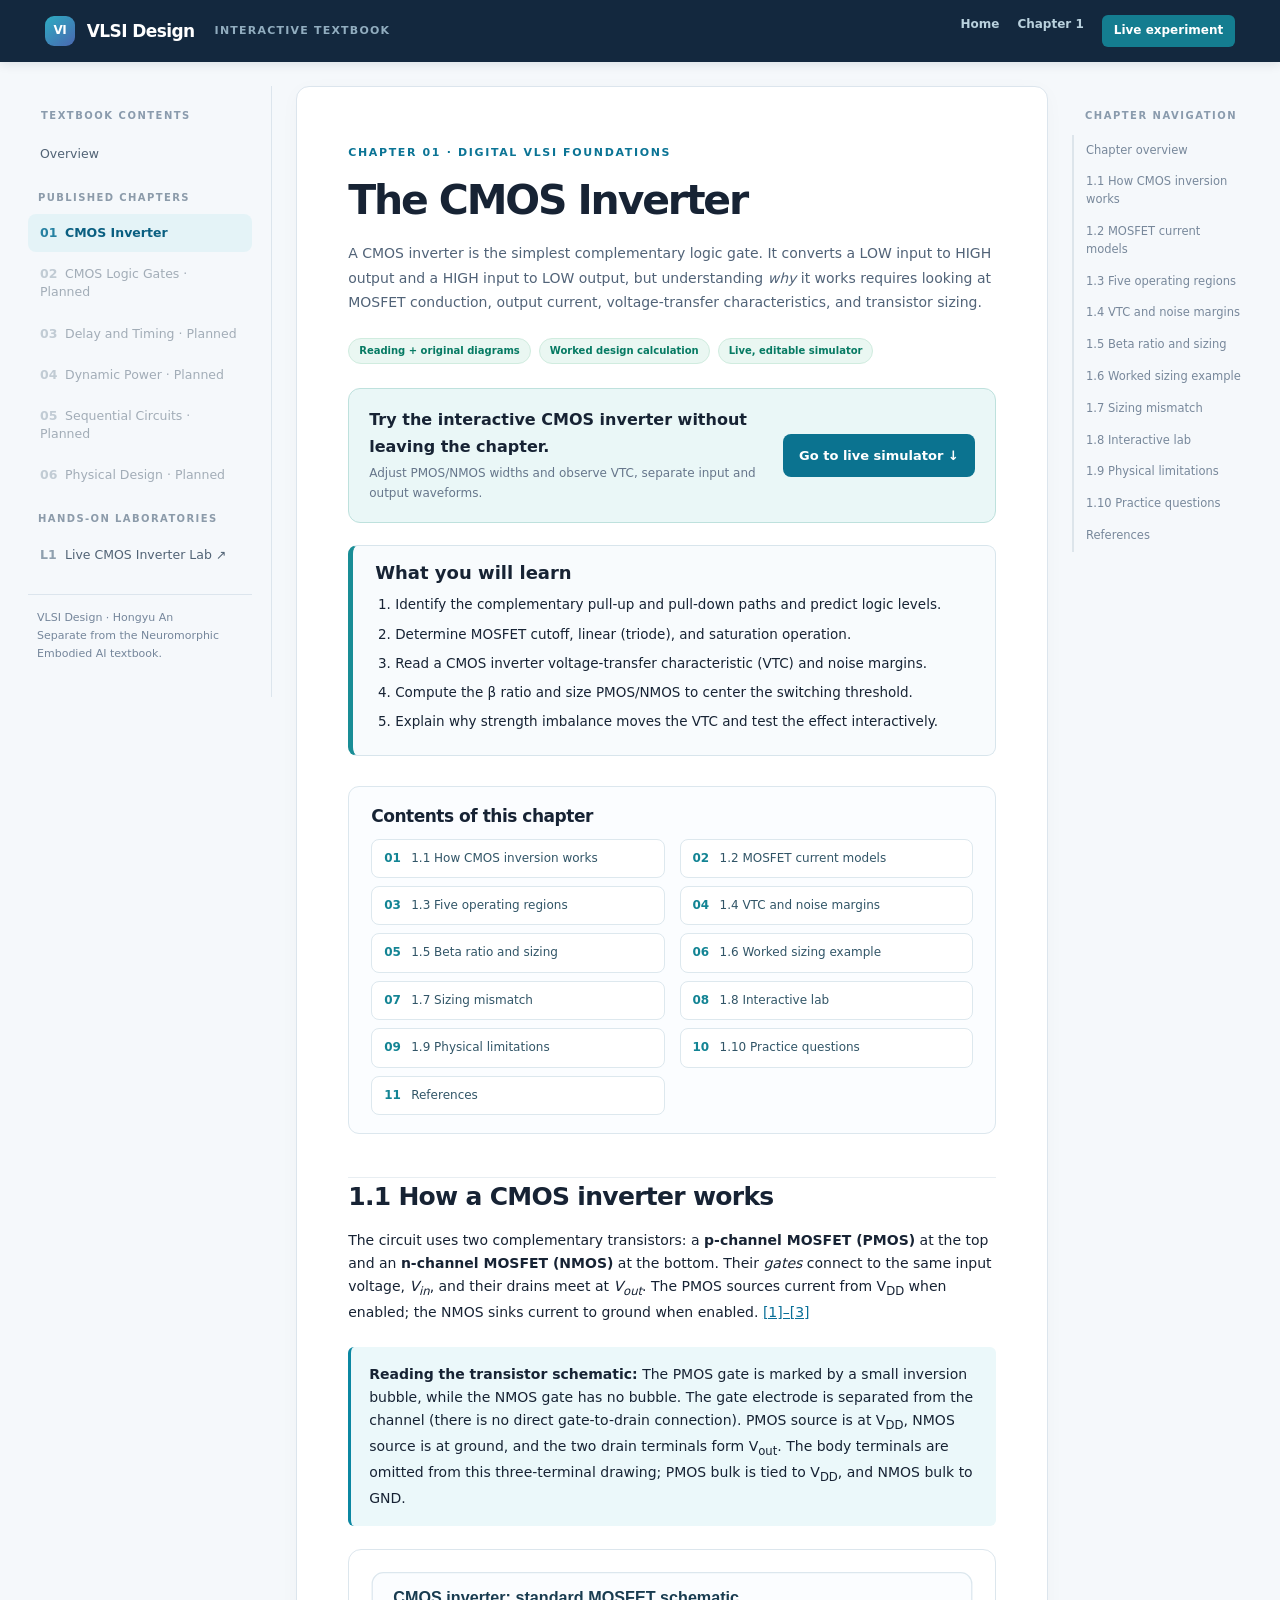
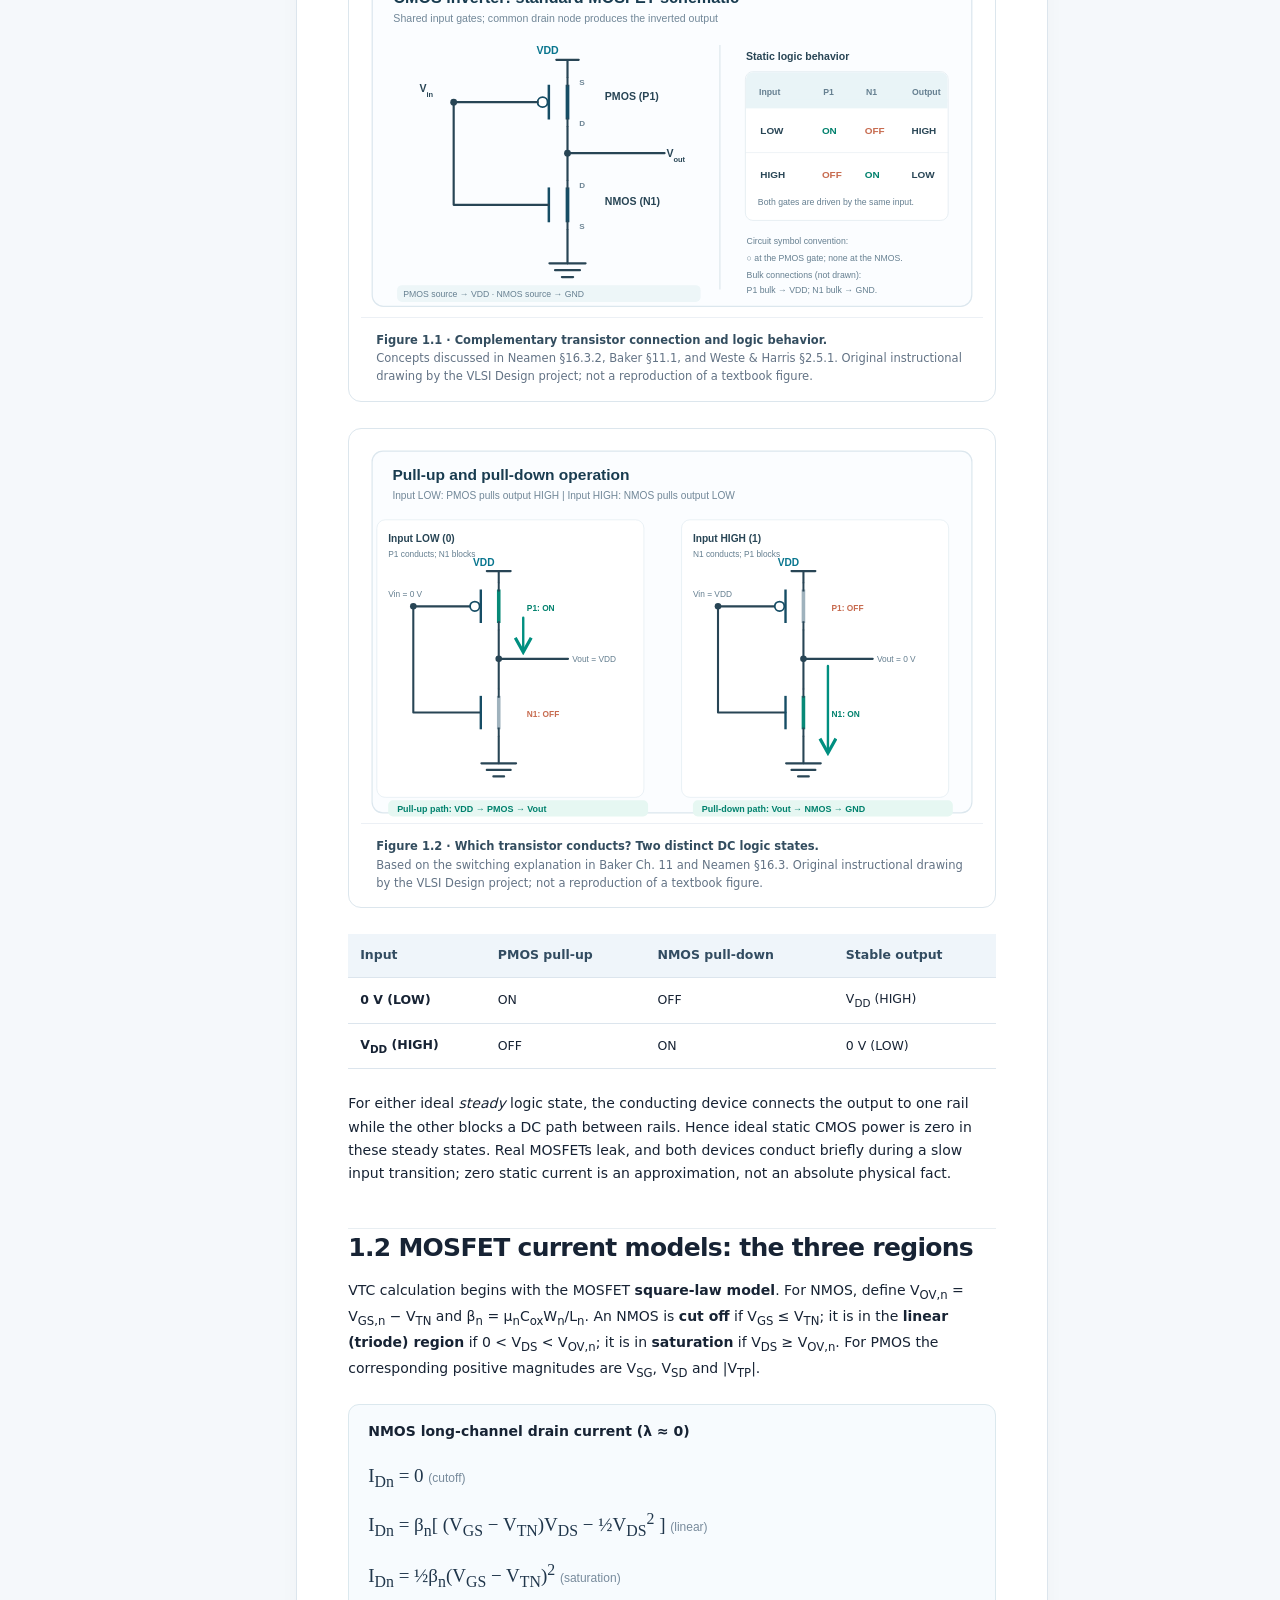
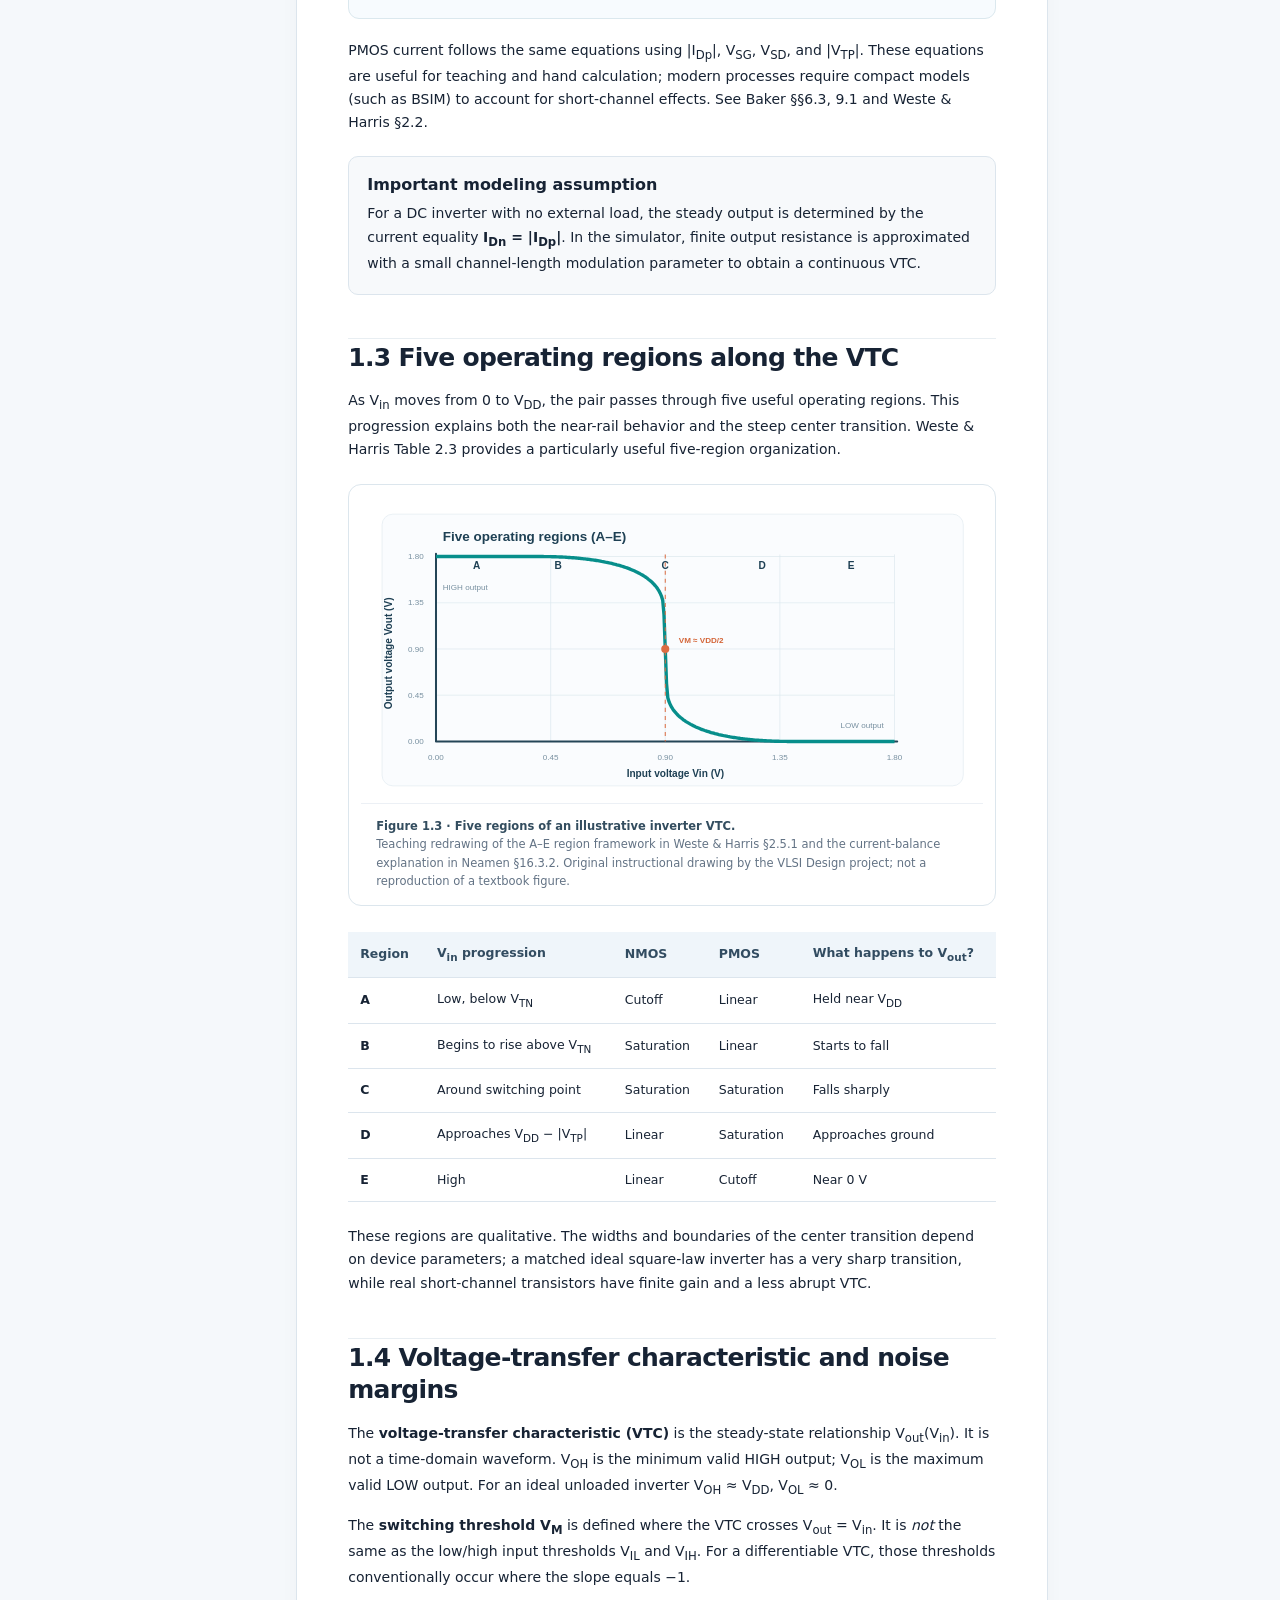
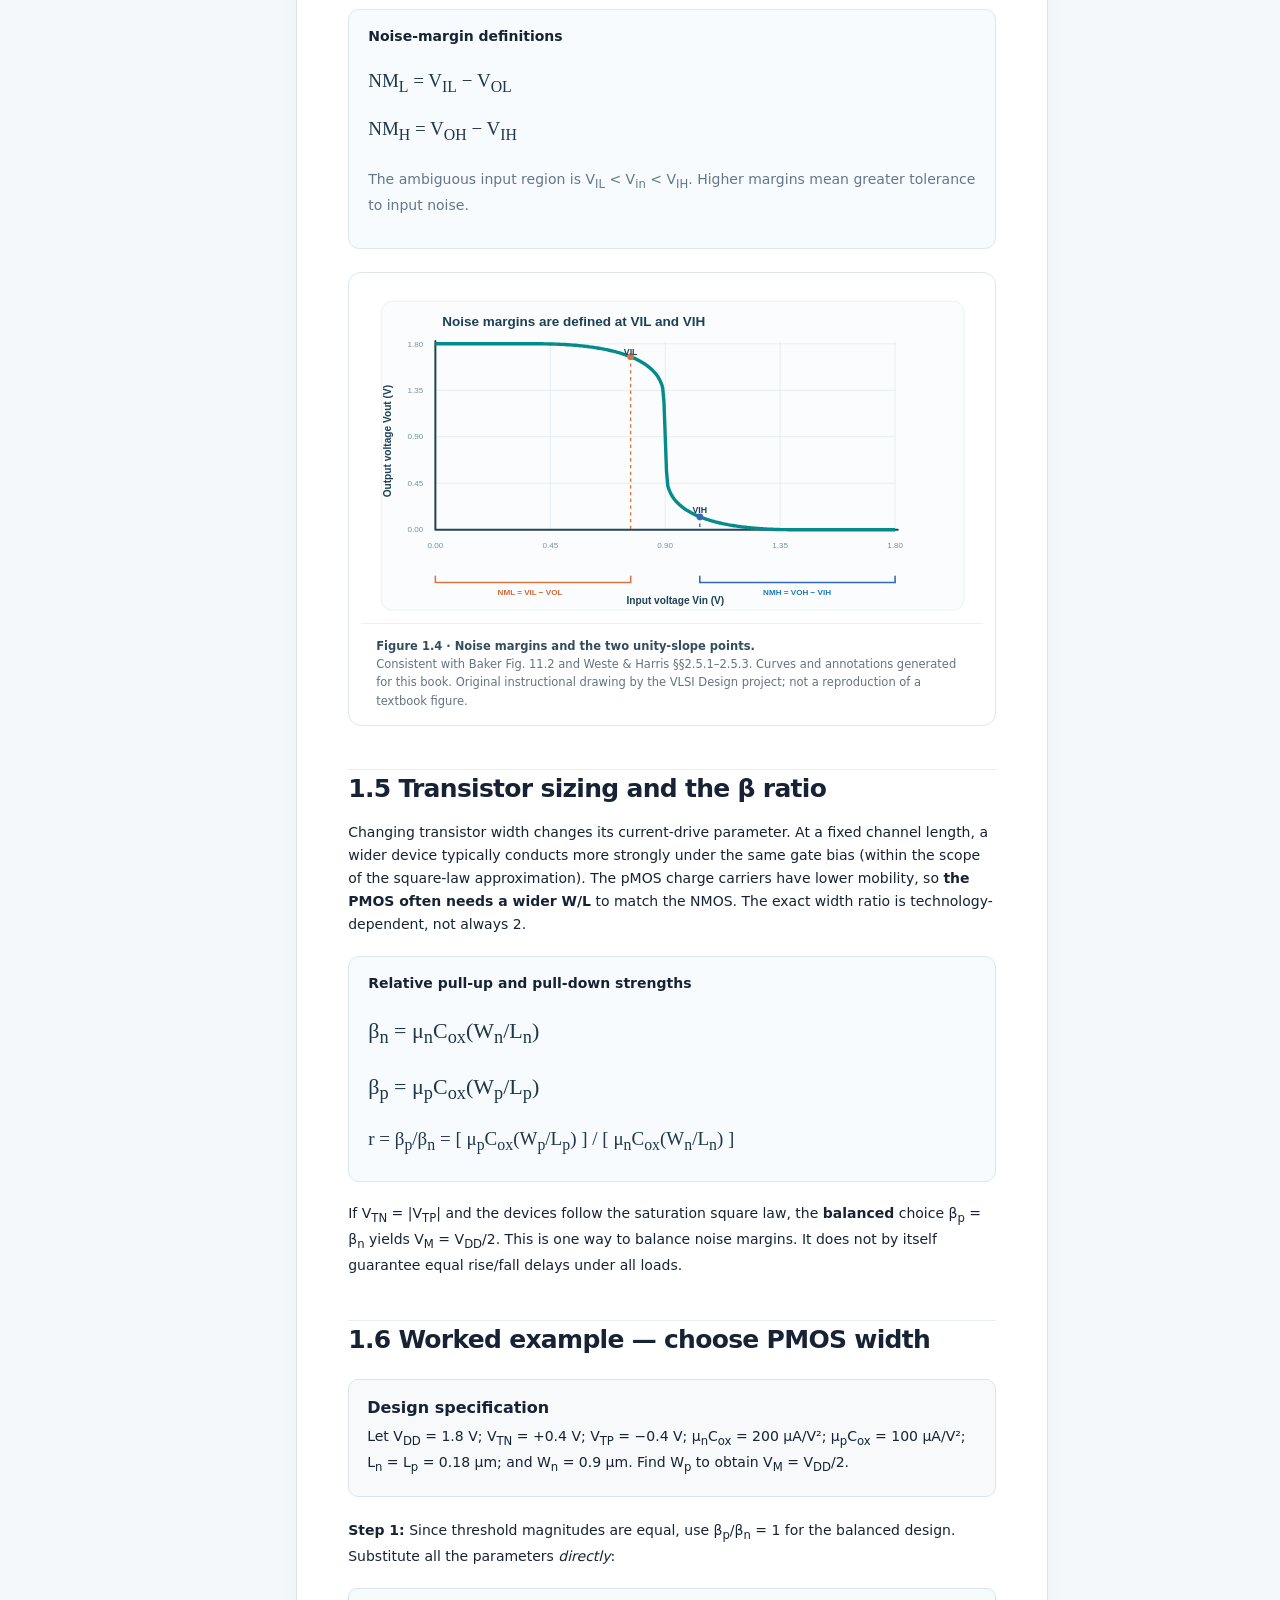
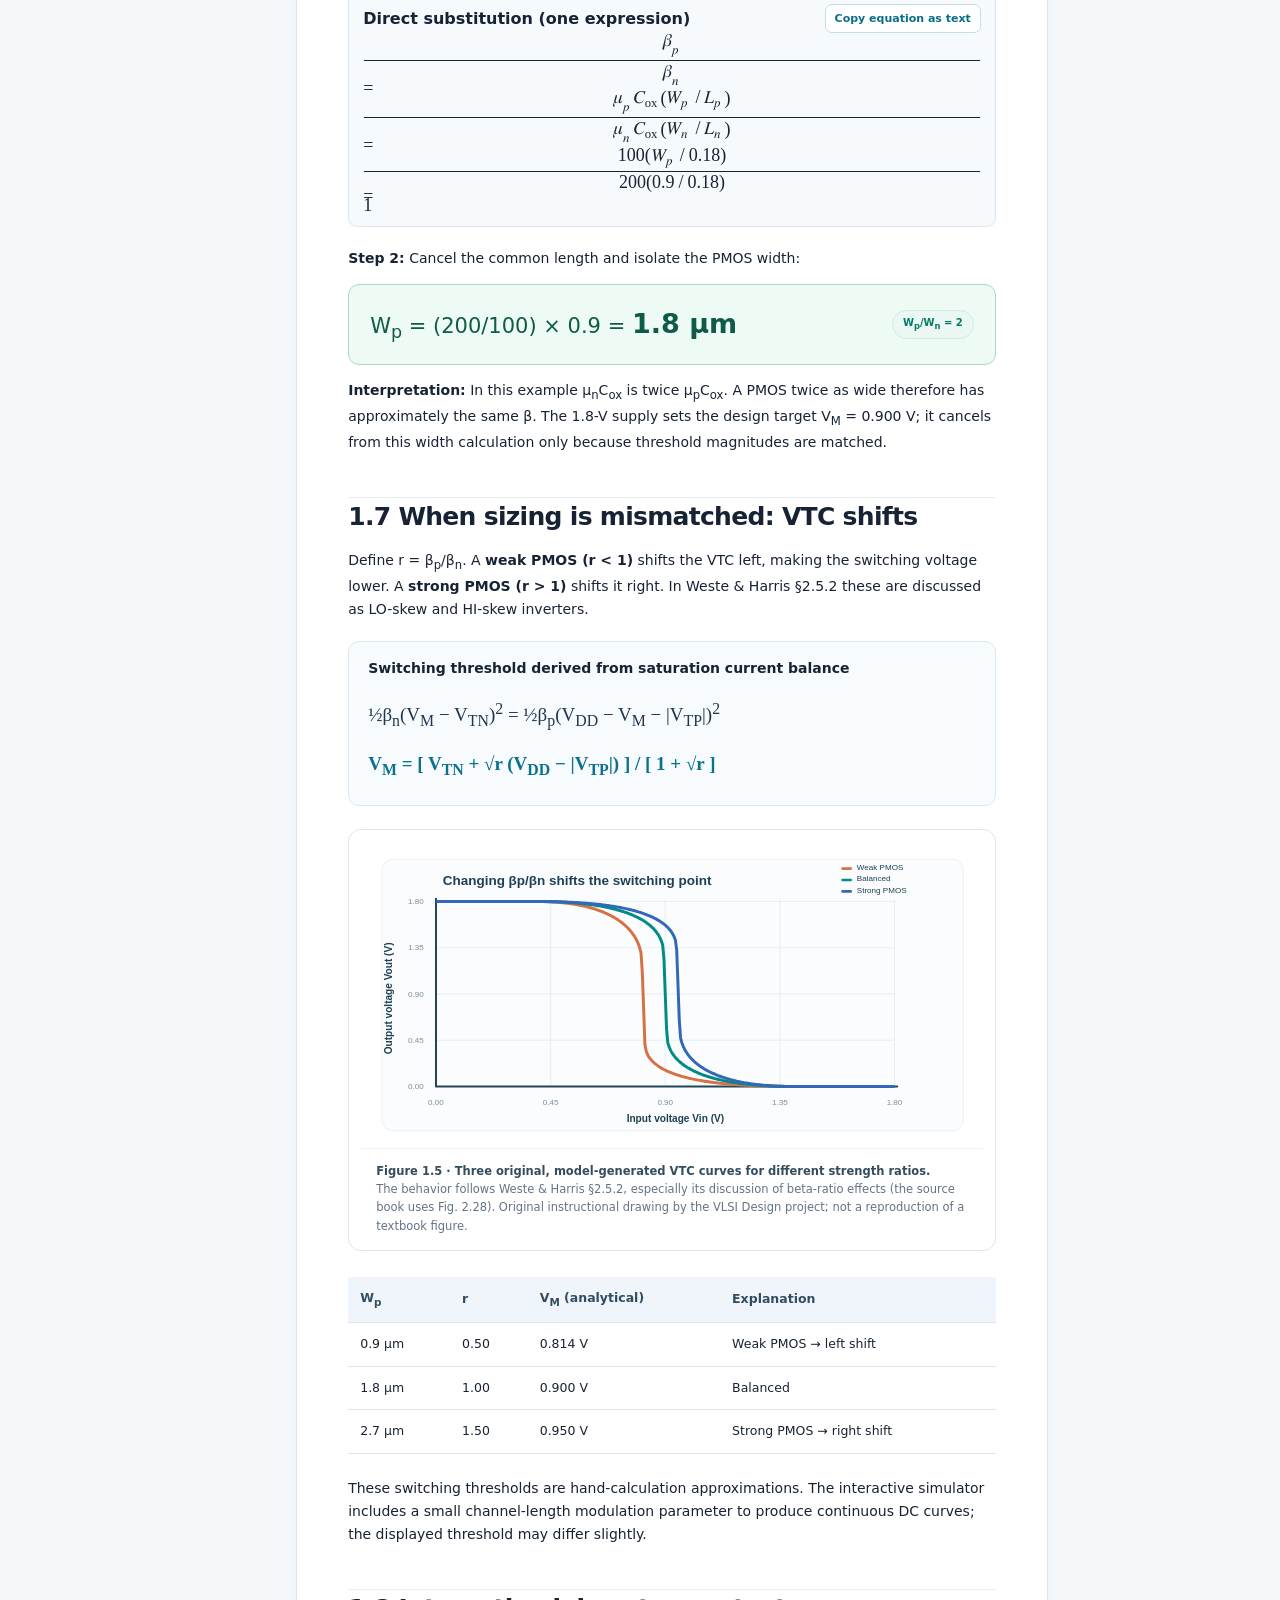
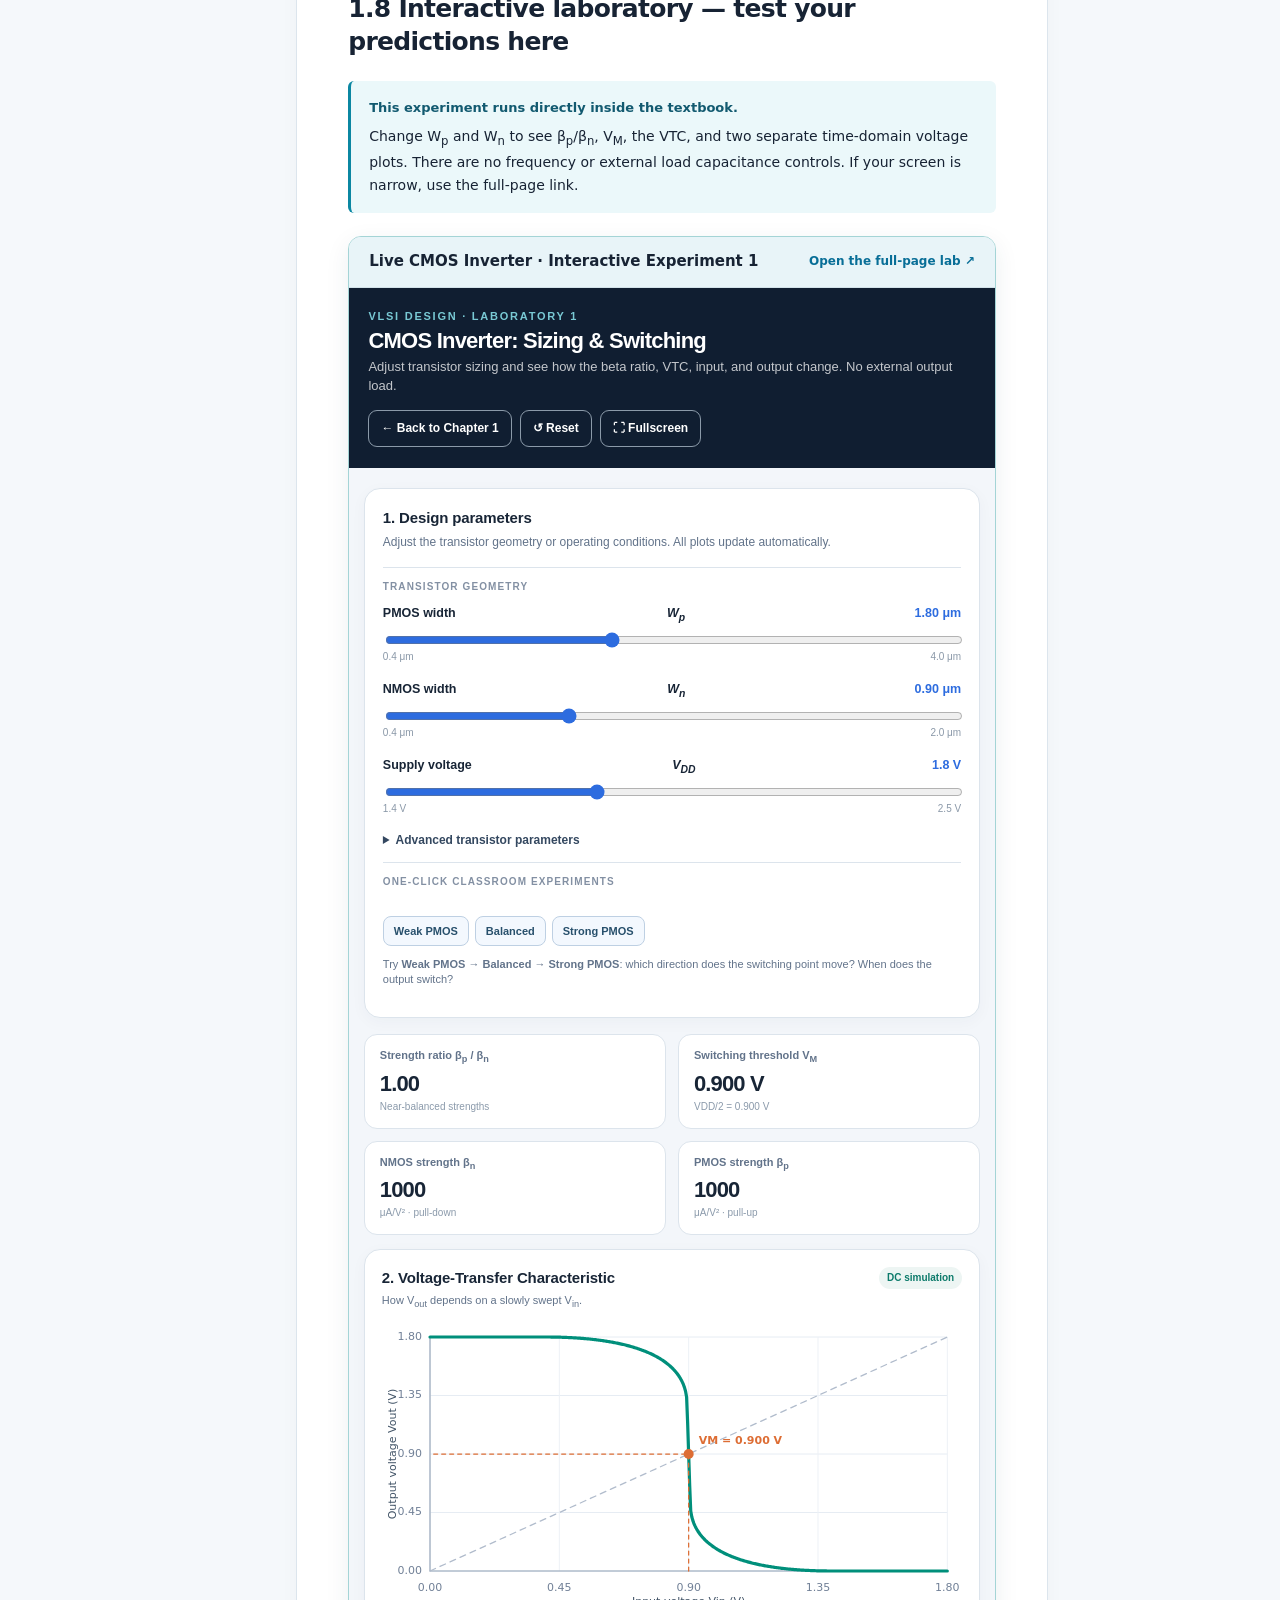
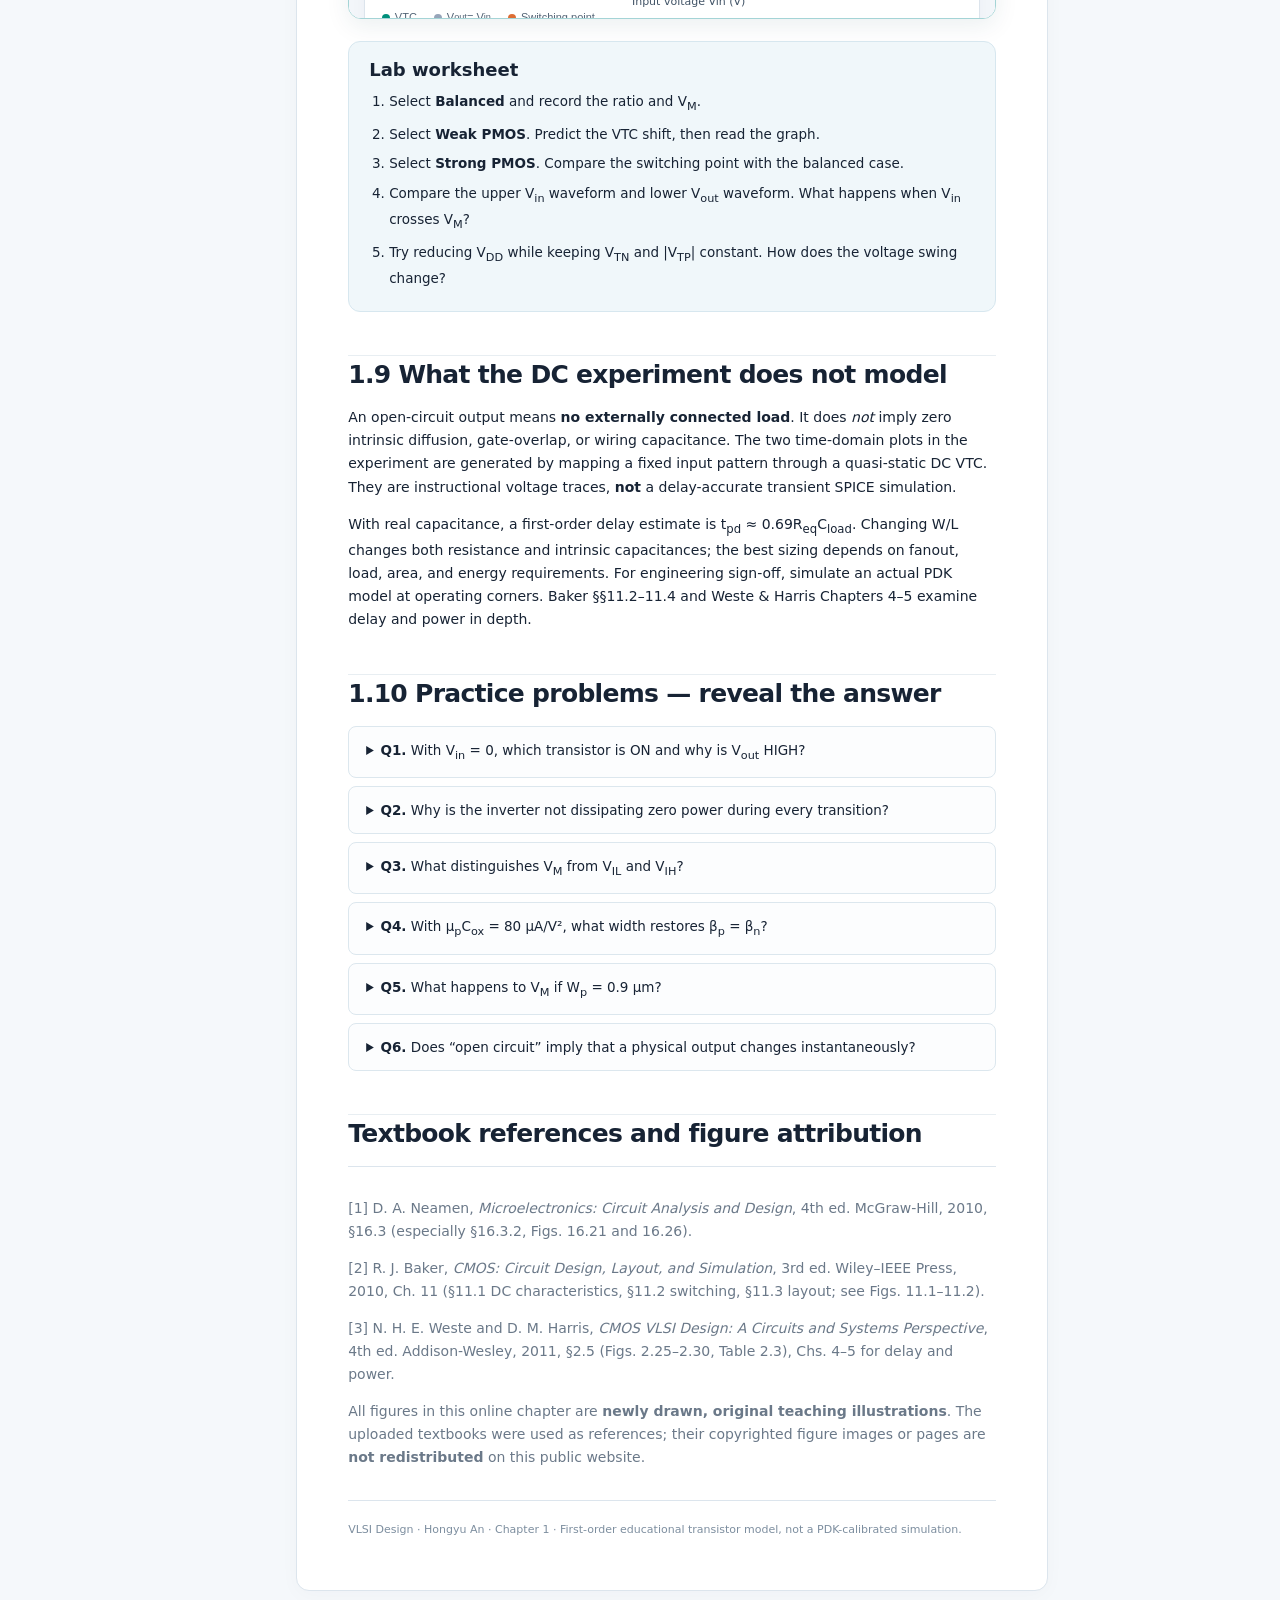
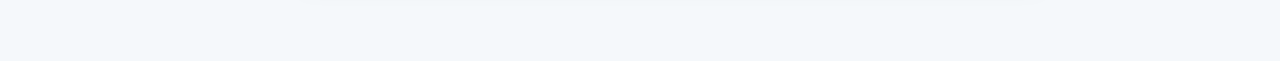
==== commit 89aa58eb: "Correct CMOS transistor symbols and pull-up/pull-down schematics; add regression tests" ====
--- a/chapters/01-cmos-inverter.html
+++ b/chapters/01-cmos-inverter.html
@@ -8,8 +8,9 @@
 <section class="chapter-toc"><h2>Contents of this chapter</h2><div class="toc-grid"><a href="#logic"><span class="toc-index">01</span>1.1 How CMOS inversion works</a><a href="#model"><span class="toc-index">02</span>1.2 MOSFET current models</a><a href="#regions"><span class="toc-index">03</span>1.3 Five operating regions</a><a href="#vtc"><span class="toc-index">04</span>1.4 VTC and noise margins</a><a href="#sizing"><span class="toc-index">05</span>1.5 Beta ratio and sizing</a><a href="#worked"><span class="toc-index">06</span>1.6 Worked sizing example</a><a href="#skew"><span class="toc-index">07</span>1.7 Sizing mismatch</a><a href="#lab"><span class="toc-index">08</span>1.8 Interactive lab</a><a href="#practical"><span class="toc-index">09</span>1.9 Physical limitations</a><a href="#questions"><span class="toc-index">10</span>1.10 Practice questions</a><a href="#references"><span class="toc-index">11</span>References</a></div></section>
 <h2 id="logic">1.1 How a CMOS inverter works</h2>
 <p>The circuit uses two complementary transistors: a <b>p-channel MOSFET (PMOS)</b> at the top and an <b>n-channel MOSFET (NMOS)</b> at the bottom. Their <em>gates</em> connect to the same input voltage, <em>V<sub>in</sub></em>, and their drains meet at <em>V<sub>out</sub></em>. The PMOS sources current from V<sub>DD</sub> when enabled; the NMOS sinks current to ground when enabled. <a href="#references">[1]–[3]</a></p>
-<figure class="textbook-figure"><img src="../assets/figures/fig-1-cmos-schematic.svg" alt="Figure 1.1 · Complementary transistor connection and logic behavior." loading="lazy" decoding="async"><figcaption><strong>Figure 1.1 · Complementary transistor connection and logic behavior.</strong><br>Concepts discussed in Neamen §16.3.2, Baker §11.1, and Weste & Harris §2.5.1. Original instructional drawing by the VLSI Design project; not a reproduction of a textbook figure.</figcaption></figure>
-<figure class="textbook-figure"><img src="../assets/figures/fig-2-pull-up-pull-down.svg" alt="Figure 1.2 · Which transistor conducts? Two distinct DC logic states." loading="lazy" decoding="async"><figcaption><strong>Figure 1.2 · Which transistor conducts? Two distinct DC logic states.</strong><br>Based on the switching explanation in Baker Ch. 11 and Neamen §16.3. Original instructional drawing by the VLSI Design project; not a reproduction of a textbook figure.</figcaption></figure>
+<p class="callout"><b>Reading the transistor schematic:</b> The PMOS gate is marked by a small inversion bubble, while the NMOS gate has no bubble. The gate electrode is separated from the channel (there is no direct gate-to-drain connection). PMOS source is at V<sub>DD</sub>, NMOS source is at ground, and the two drain terminals form V<sub>out</sub>. The body terminals are omitted from this three-terminal drawing; PMOS bulk is tied to V<sub>DD</sub>, and NMOS bulk to GND.</p>
+<figure class="textbook-figure"><img src="../assets/figures/fig-1-cmos-schematic.svg?v=20261115-symbolfix" alt="Figure 1.1 · Complementary transistor connection and logic behavior." loading="lazy" decoding="async"><figcaption><strong>Figure 1.1 · Complementary transistor connection and logic behavior.</strong><br>Concepts discussed in Neamen §16.3.2, Baker §11.1, and Weste & Harris §2.5.1. Original instructional drawing by the VLSI Design project; not a reproduction of a textbook figure.</figcaption></figure>
+<figure class="textbook-figure"><img src="../assets/figures/fig-2-pull-up-pull-down.svg?v=20261115-symbolfix" alt="Figure 1.2 · Which transistor conducts? Two distinct DC logic states." loading="lazy" decoding="async"><figcaption><strong>Figure 1.2 · Which transistor conducts? Two distinct DC logic states.</strong><br>Based on the switching explanation in Baker Ch. 11 and Neamen §16.3. Original instructional drawing by the VLSI Design project; not a reproduction of a textbook figure.</figcaption></figure>
 <table class="study-table"><thead><tr><th>Input</th><th>PMOS pull-up</th><th>NMOS pull-down</th><th>Stable output</th></tr></thead><tbody><tr><td><b>0 V (LOW)</b></td><td>ON</td><td>OFF</td><td>V<sub>DD</sub> (HIGH)</td></tr><tr><td><b>V<sub>DD</sub> (HIGH)</b></td><td>OFF</td><td>ON</td><td>0 V (LOW)</td></tr></tbody></table>
 <p>For either ideal <em>steady</em> logic state, the conducting device connects the output to one rail while the other blocks a DC path between rails. Hence ideal static CMOS power is zero in these steady states. Real MOSFETs leak, and both devices conduct briefly during a slow input transition; zero static current is an approximation, not an absolute physical fact.</p>
 <h2 id="model">1.2 MOSFET current models: the three regions</h2>
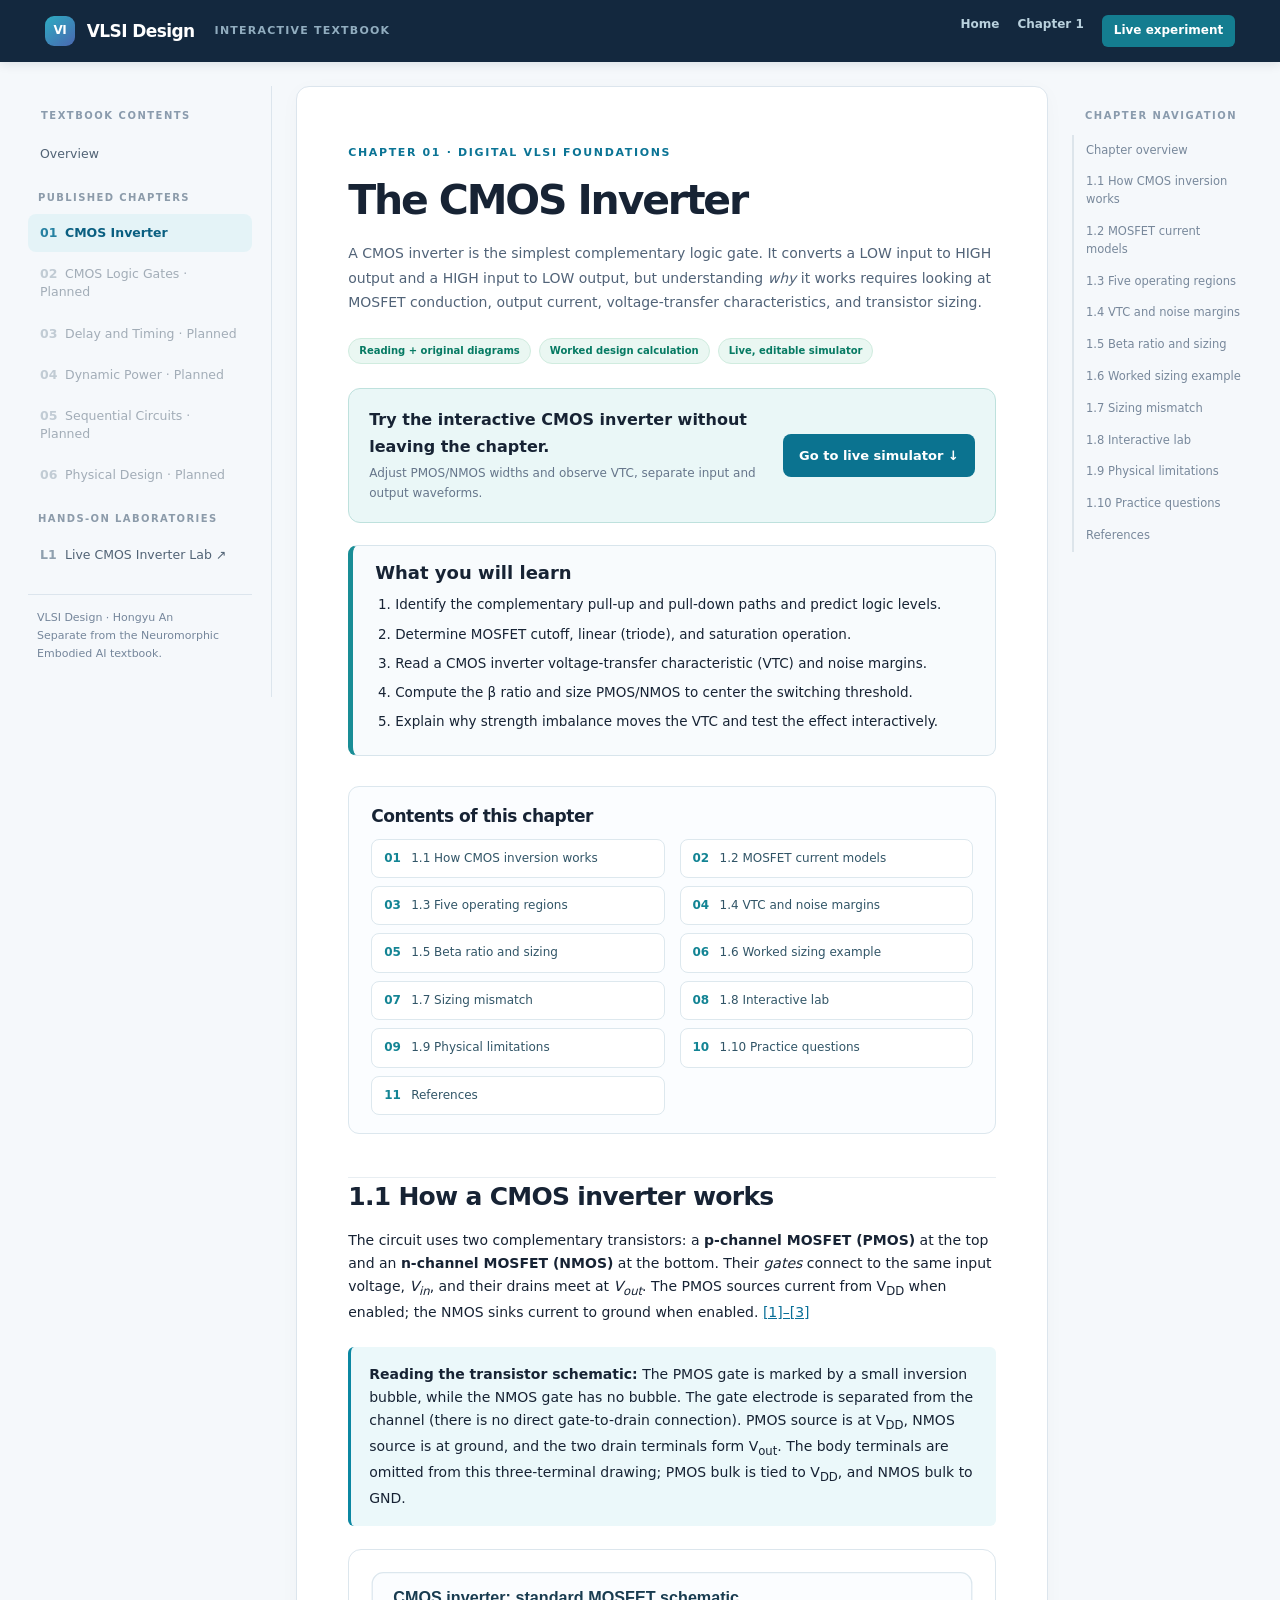
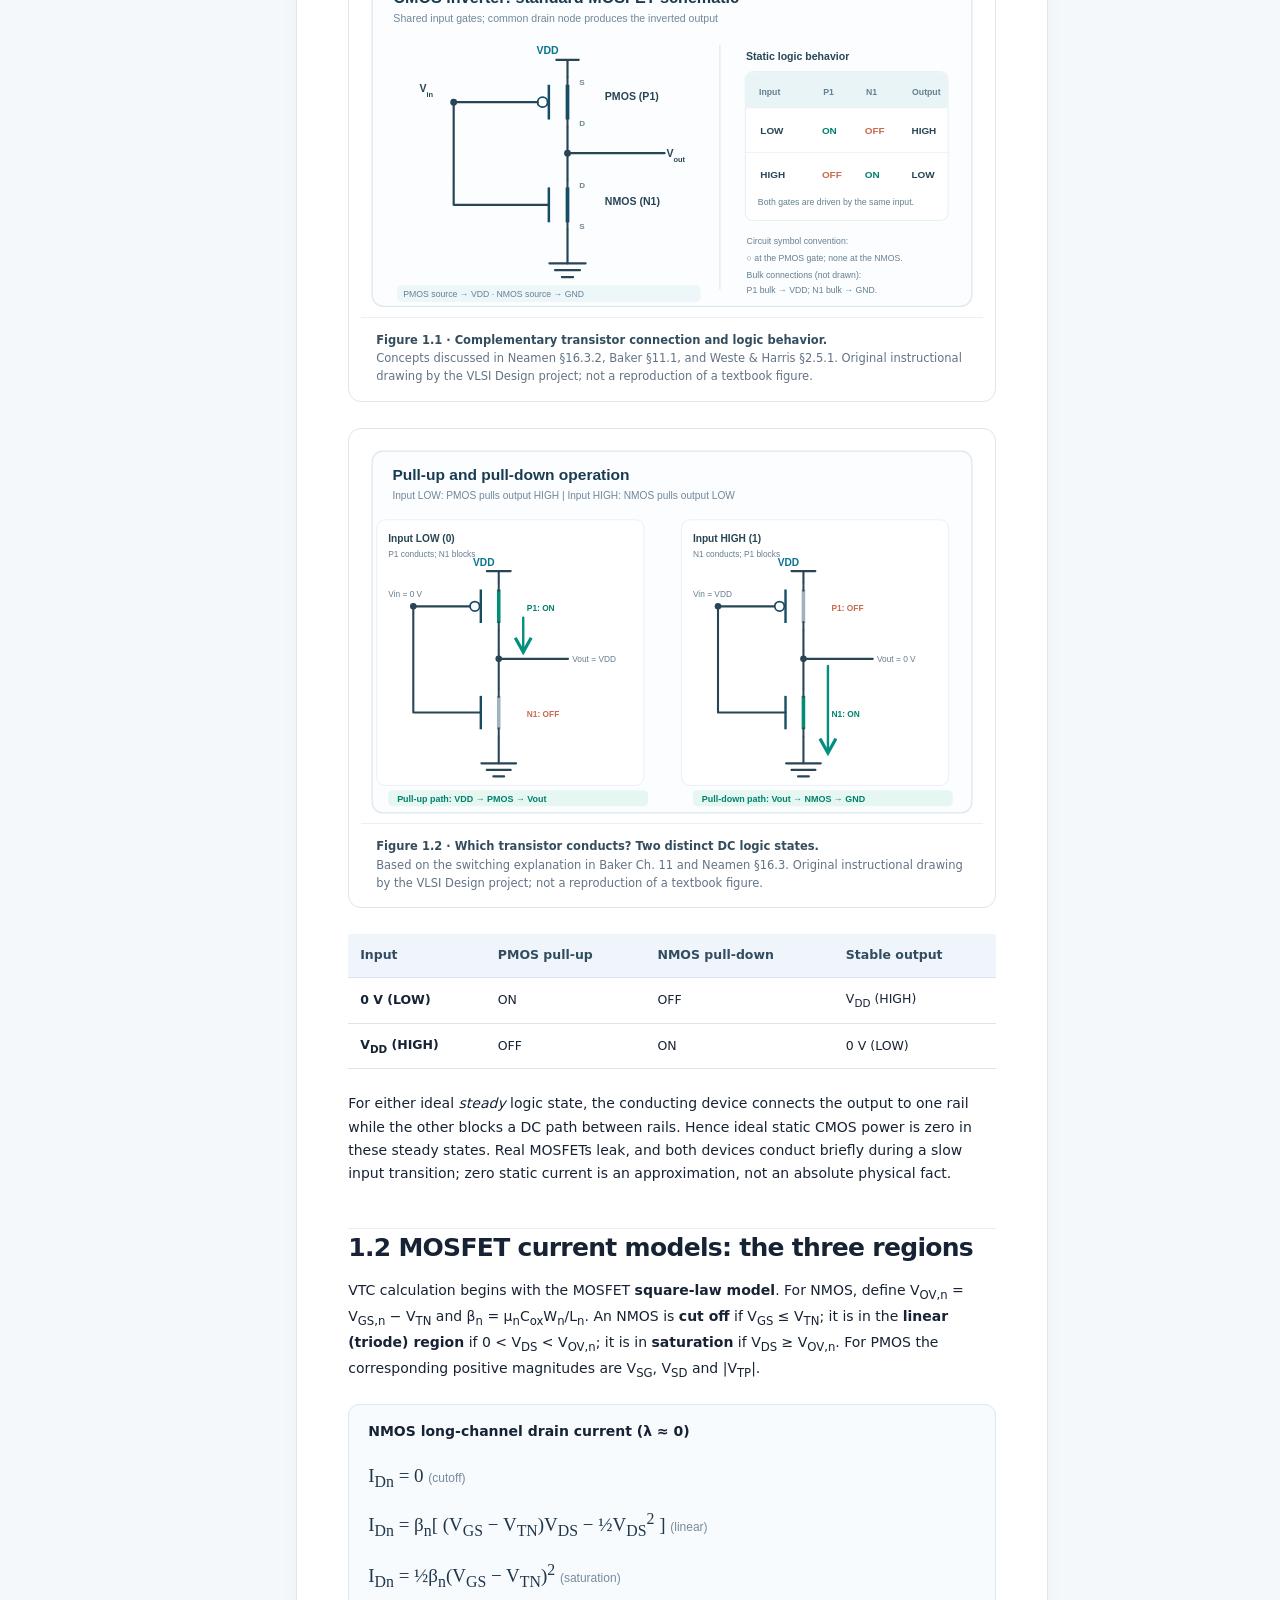
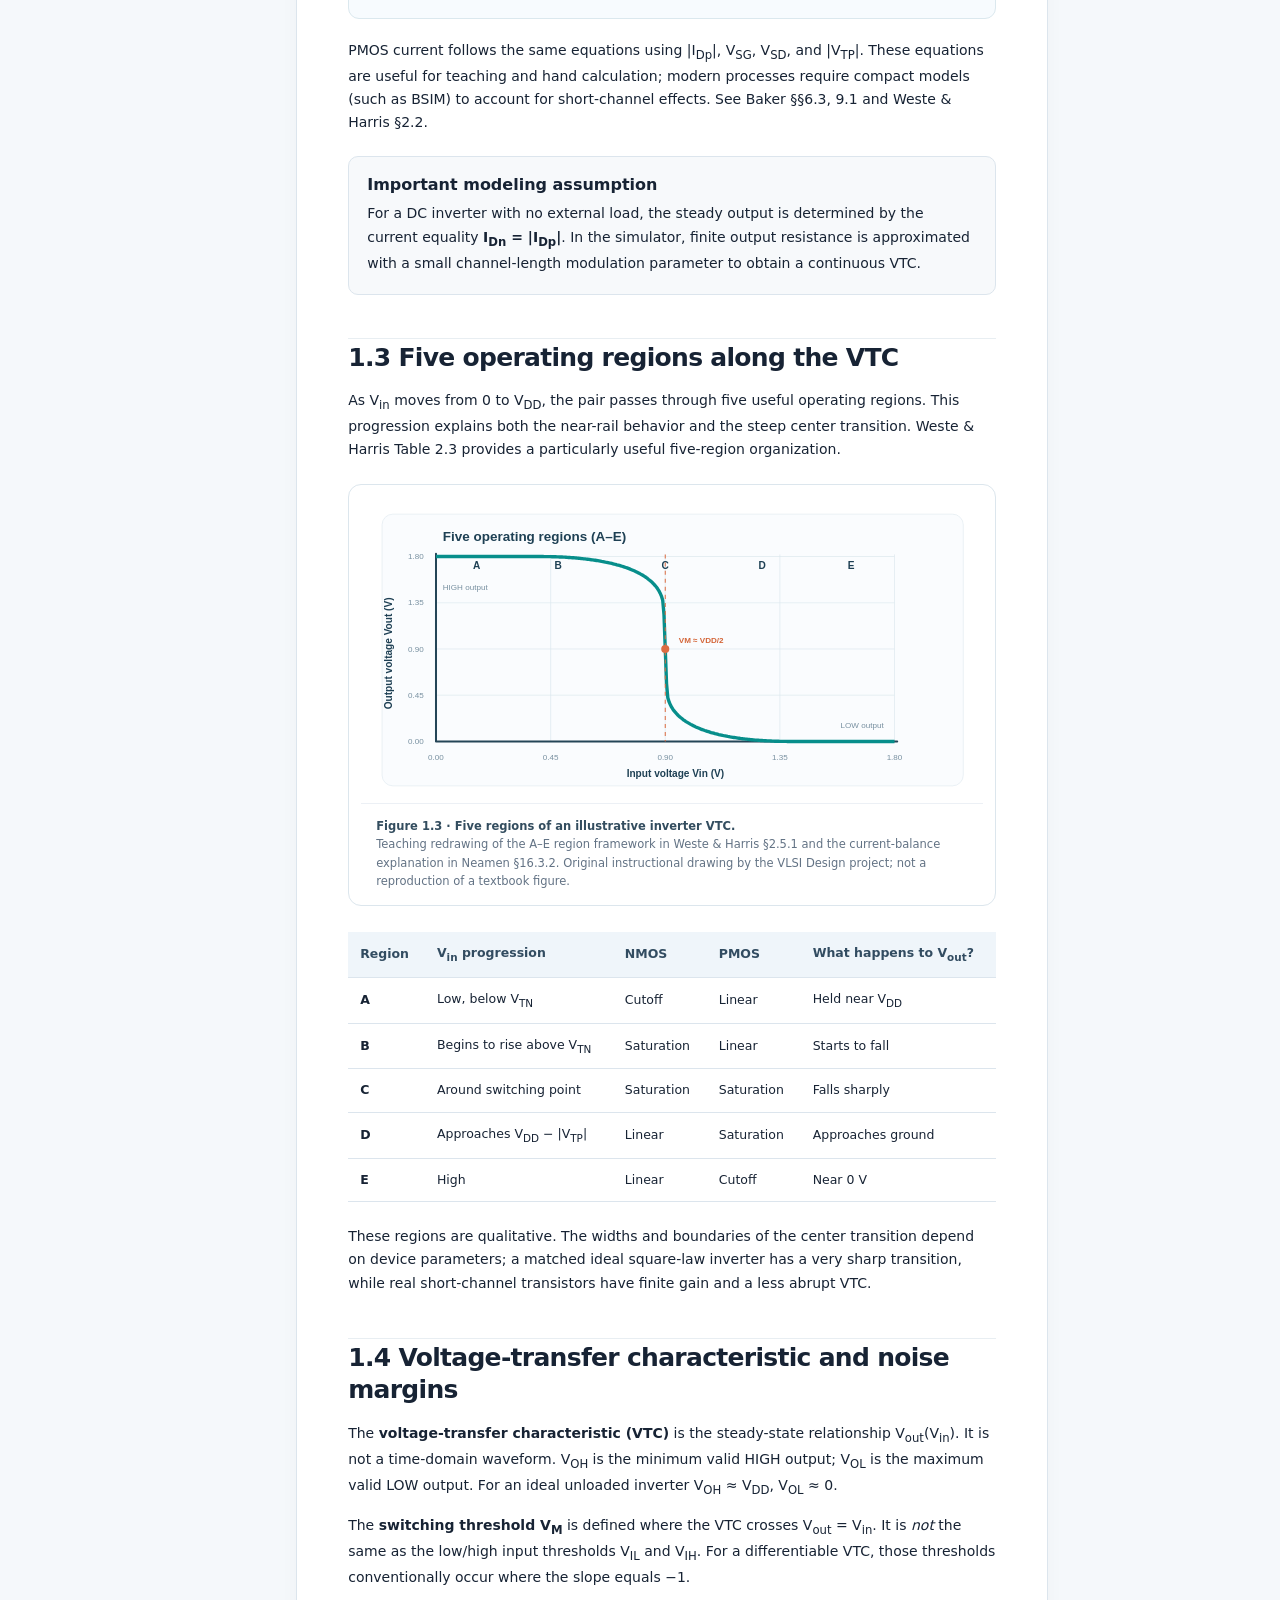
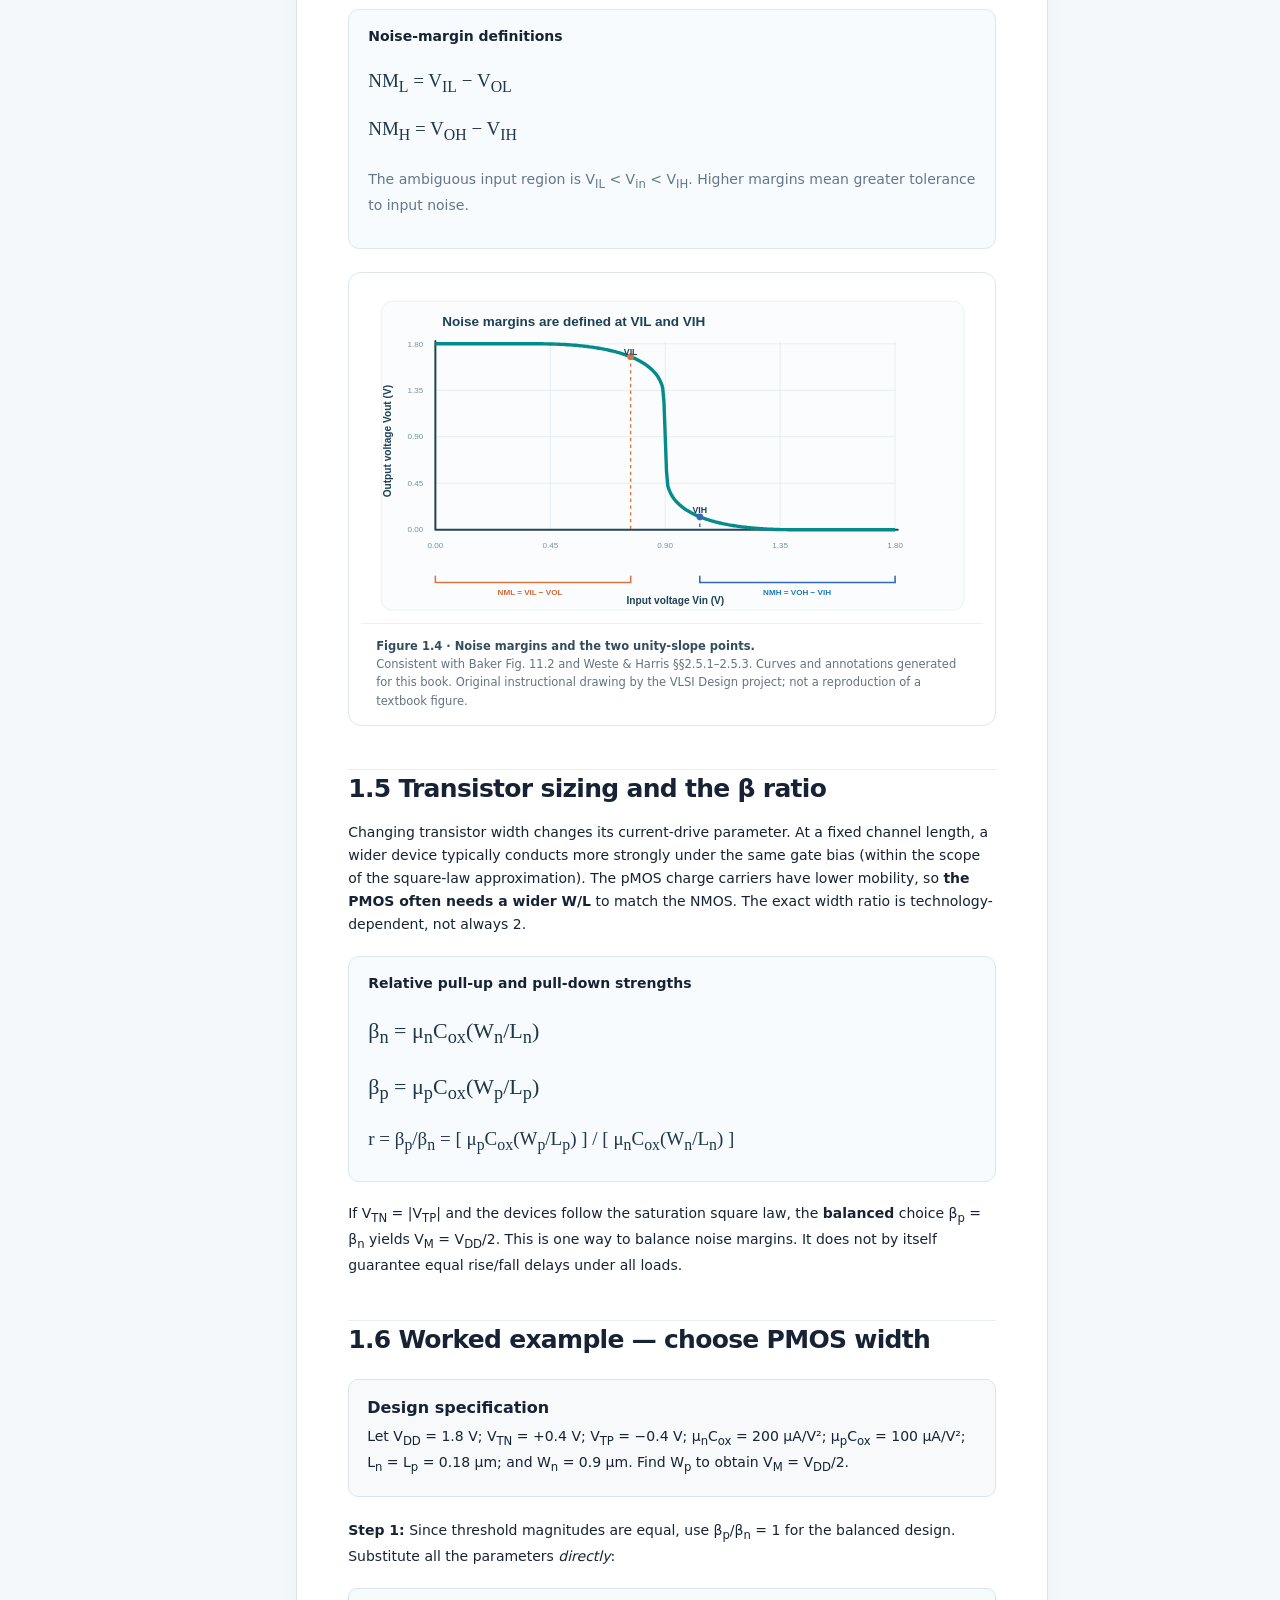
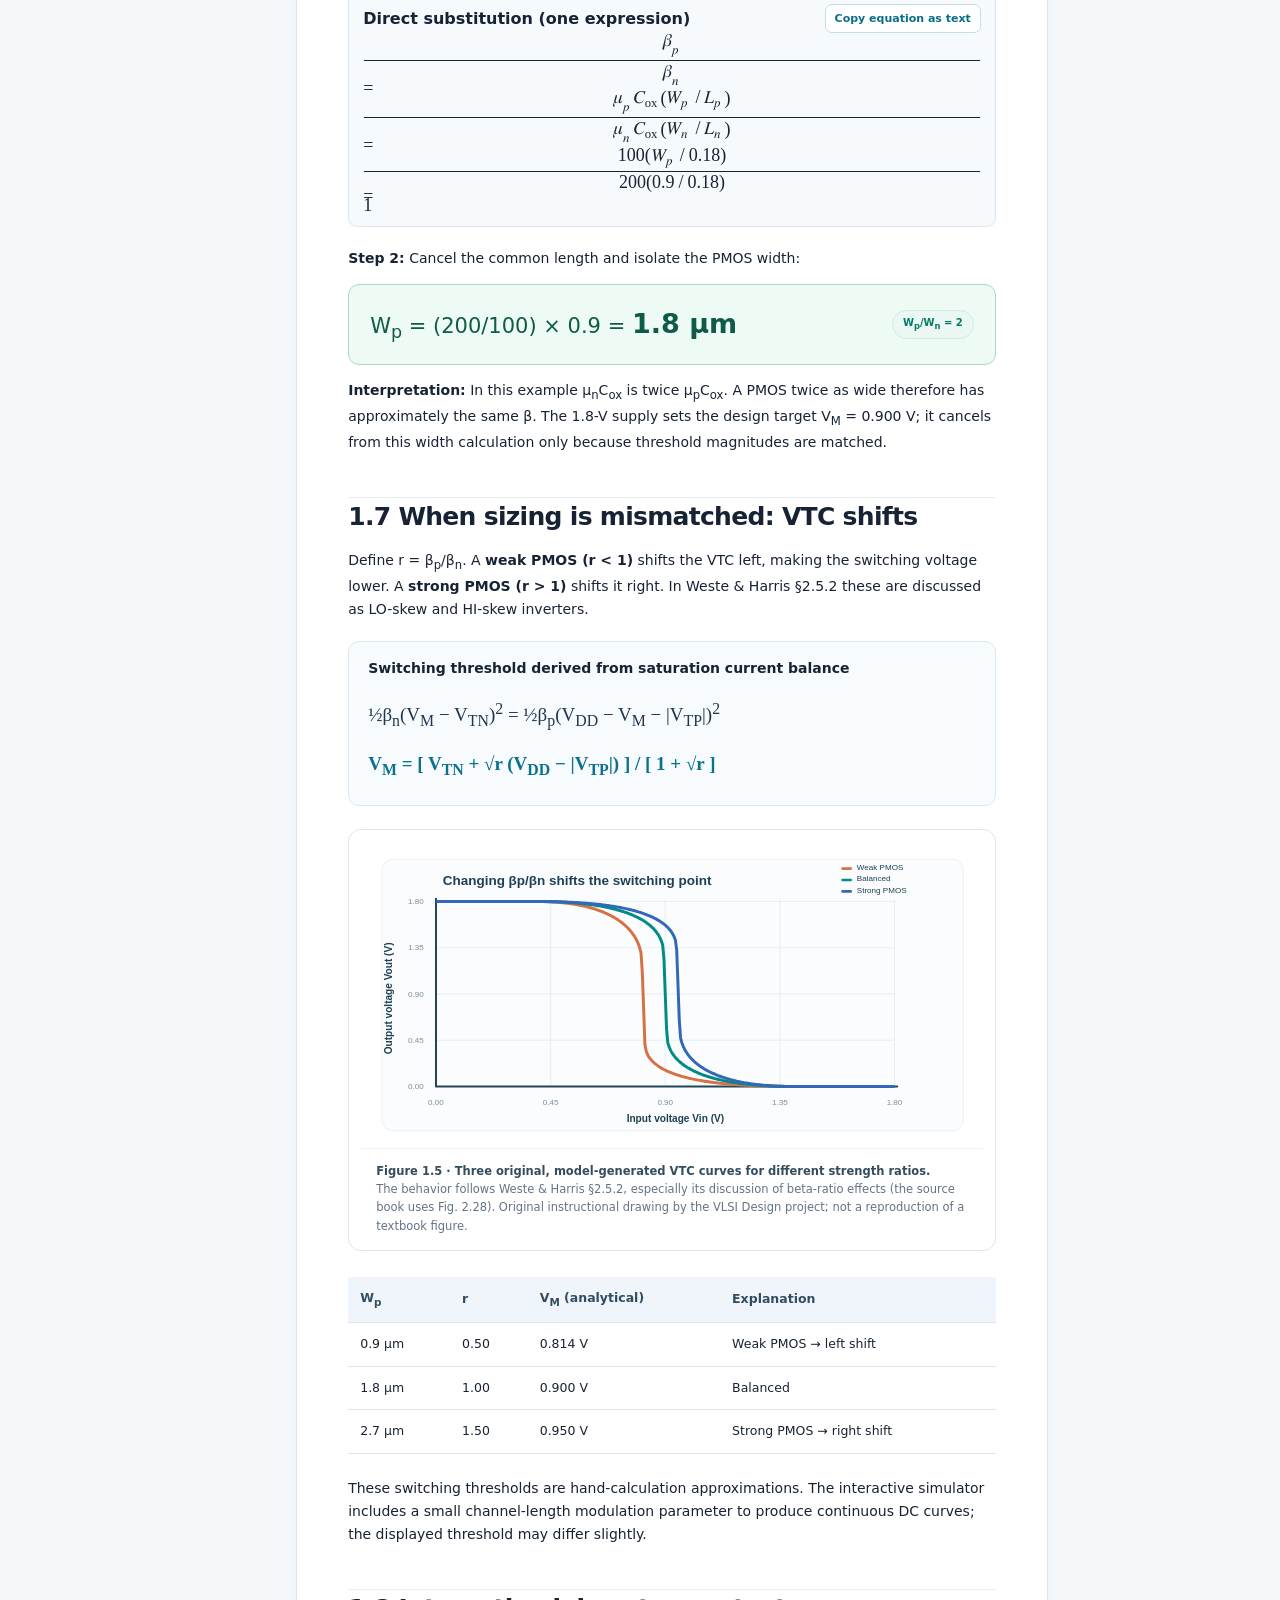
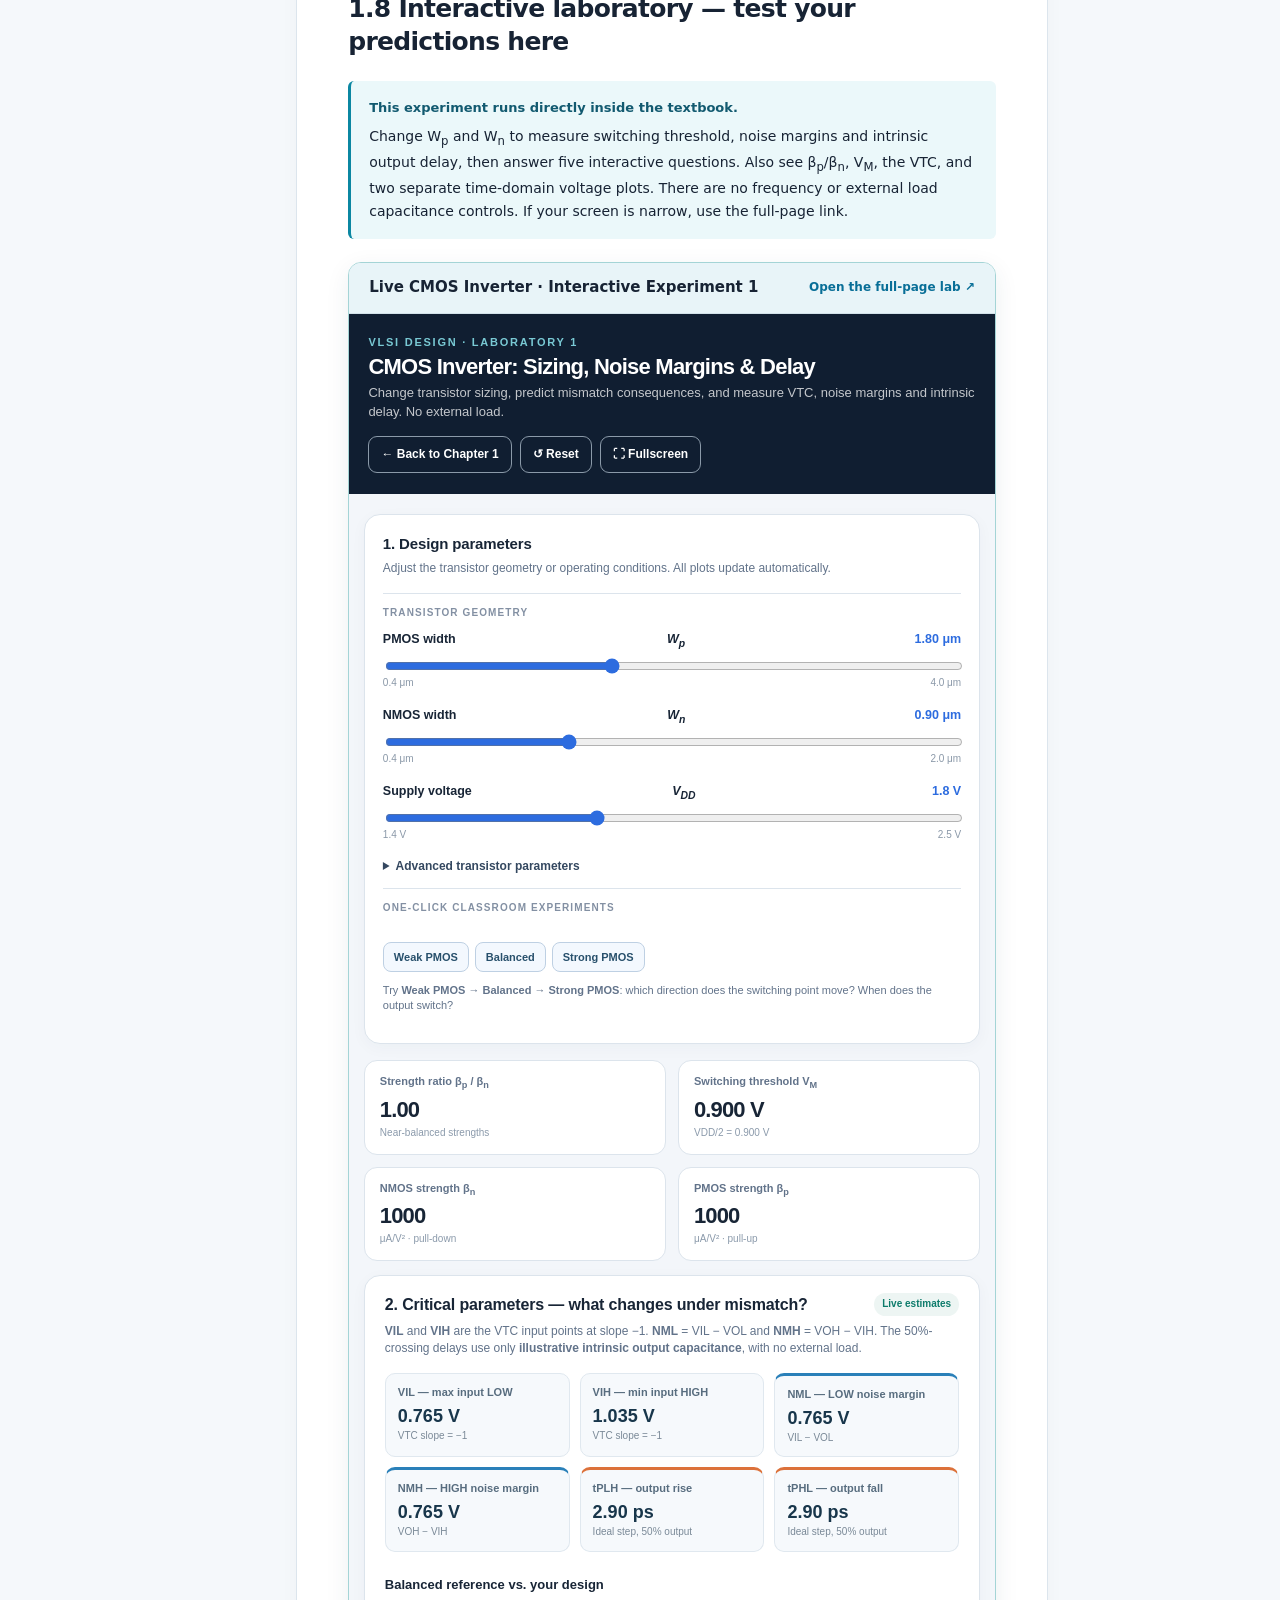
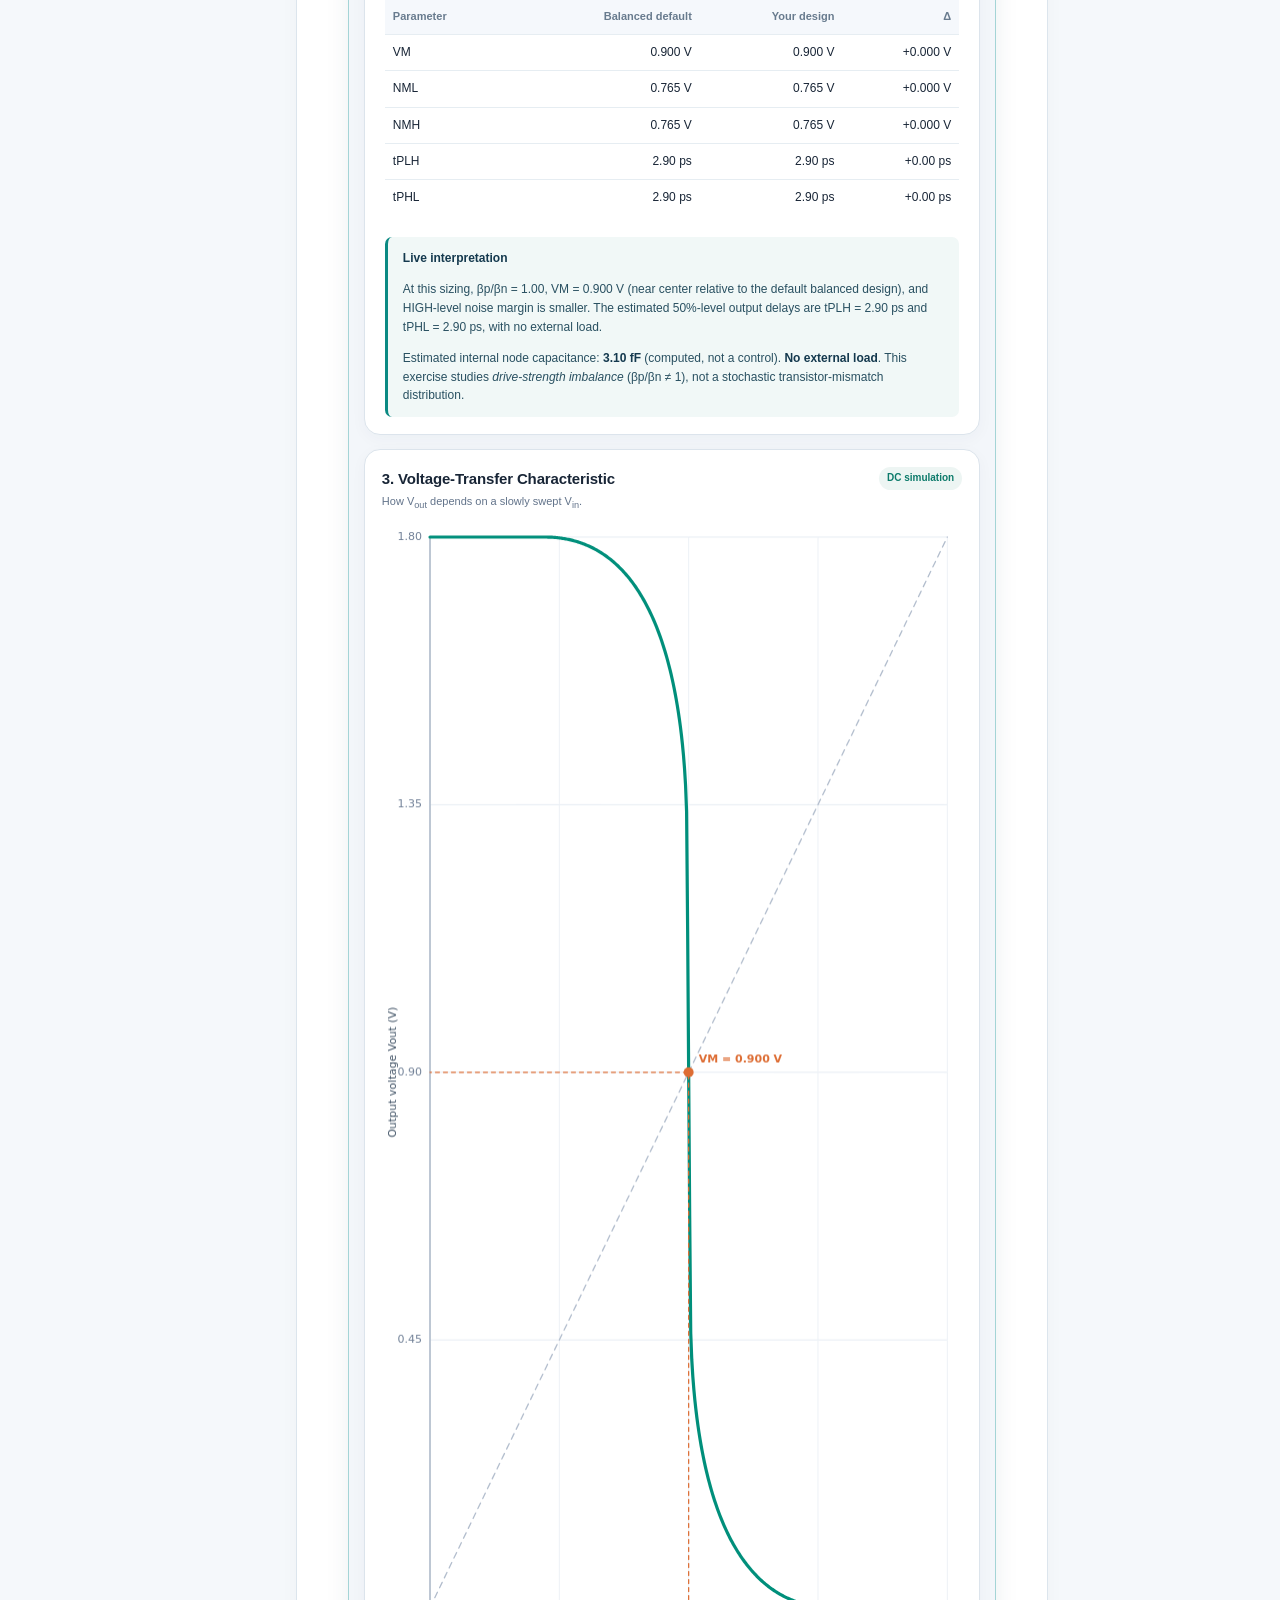
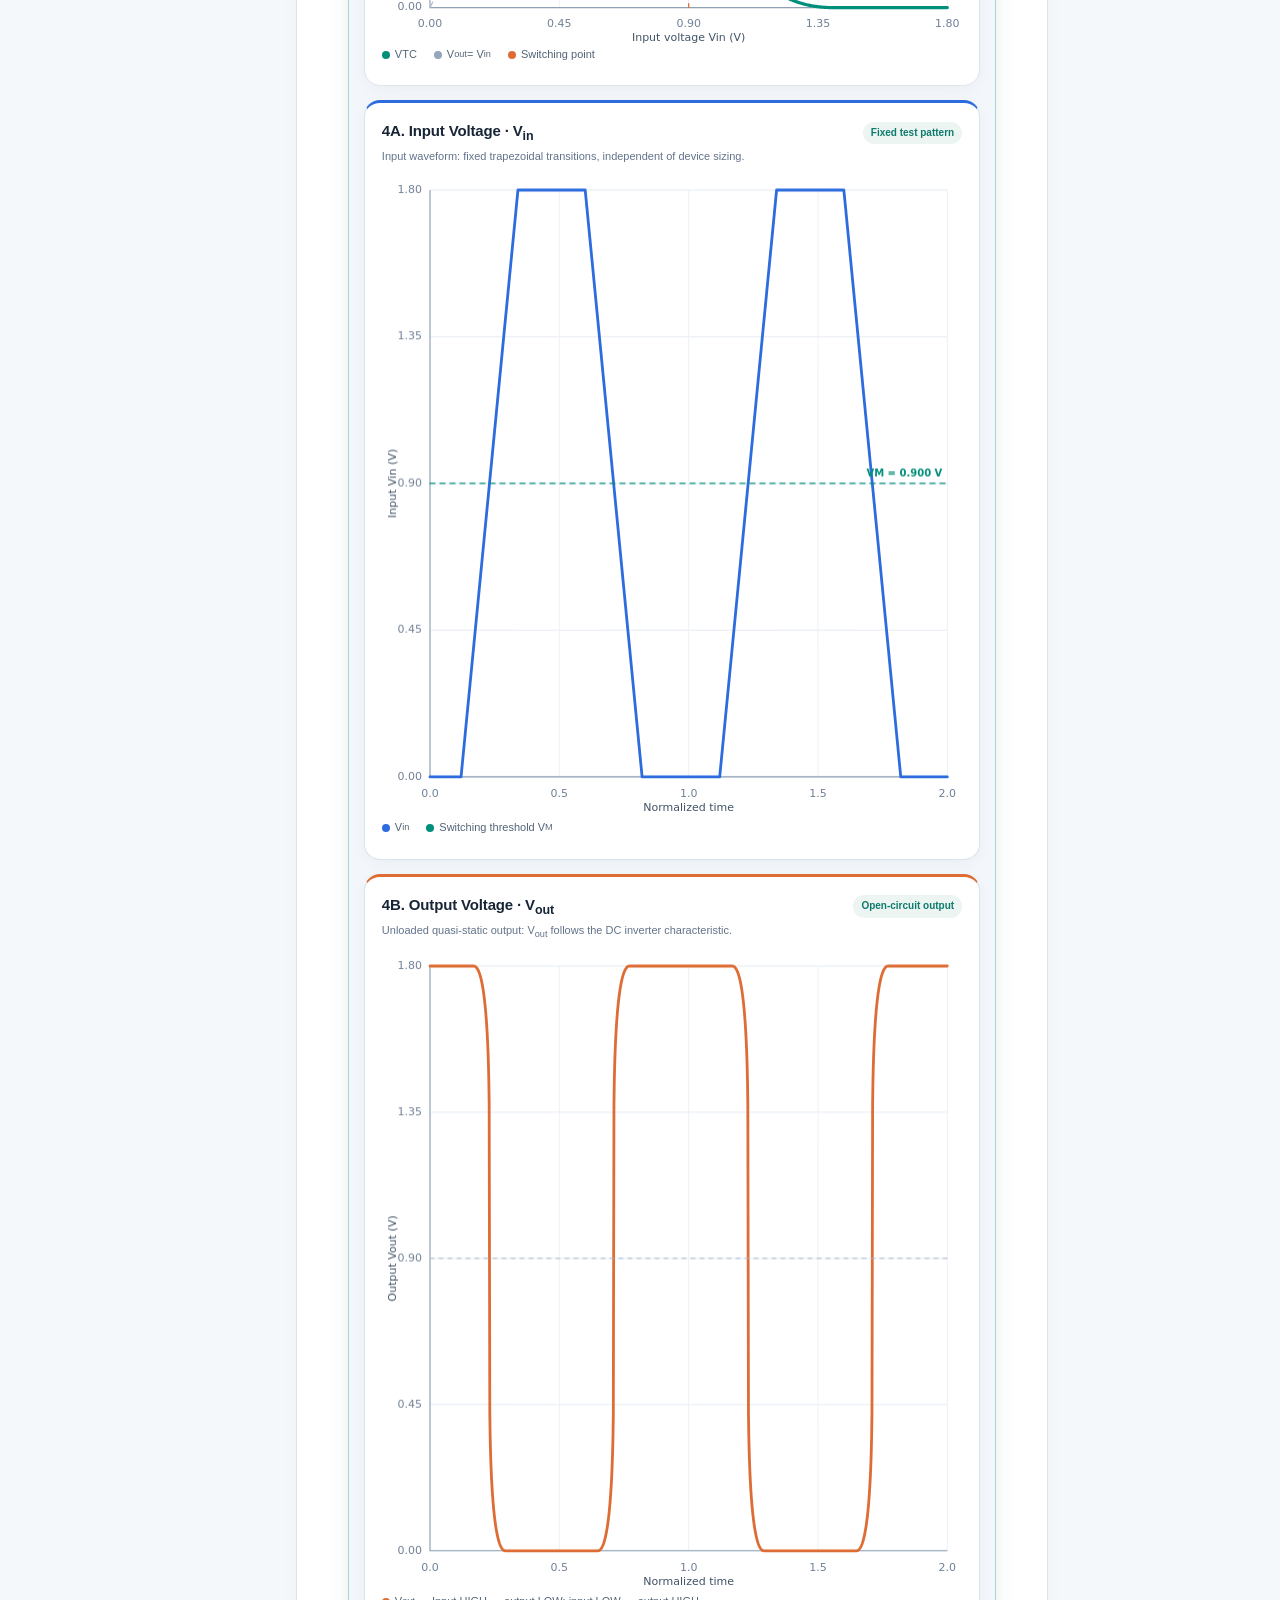
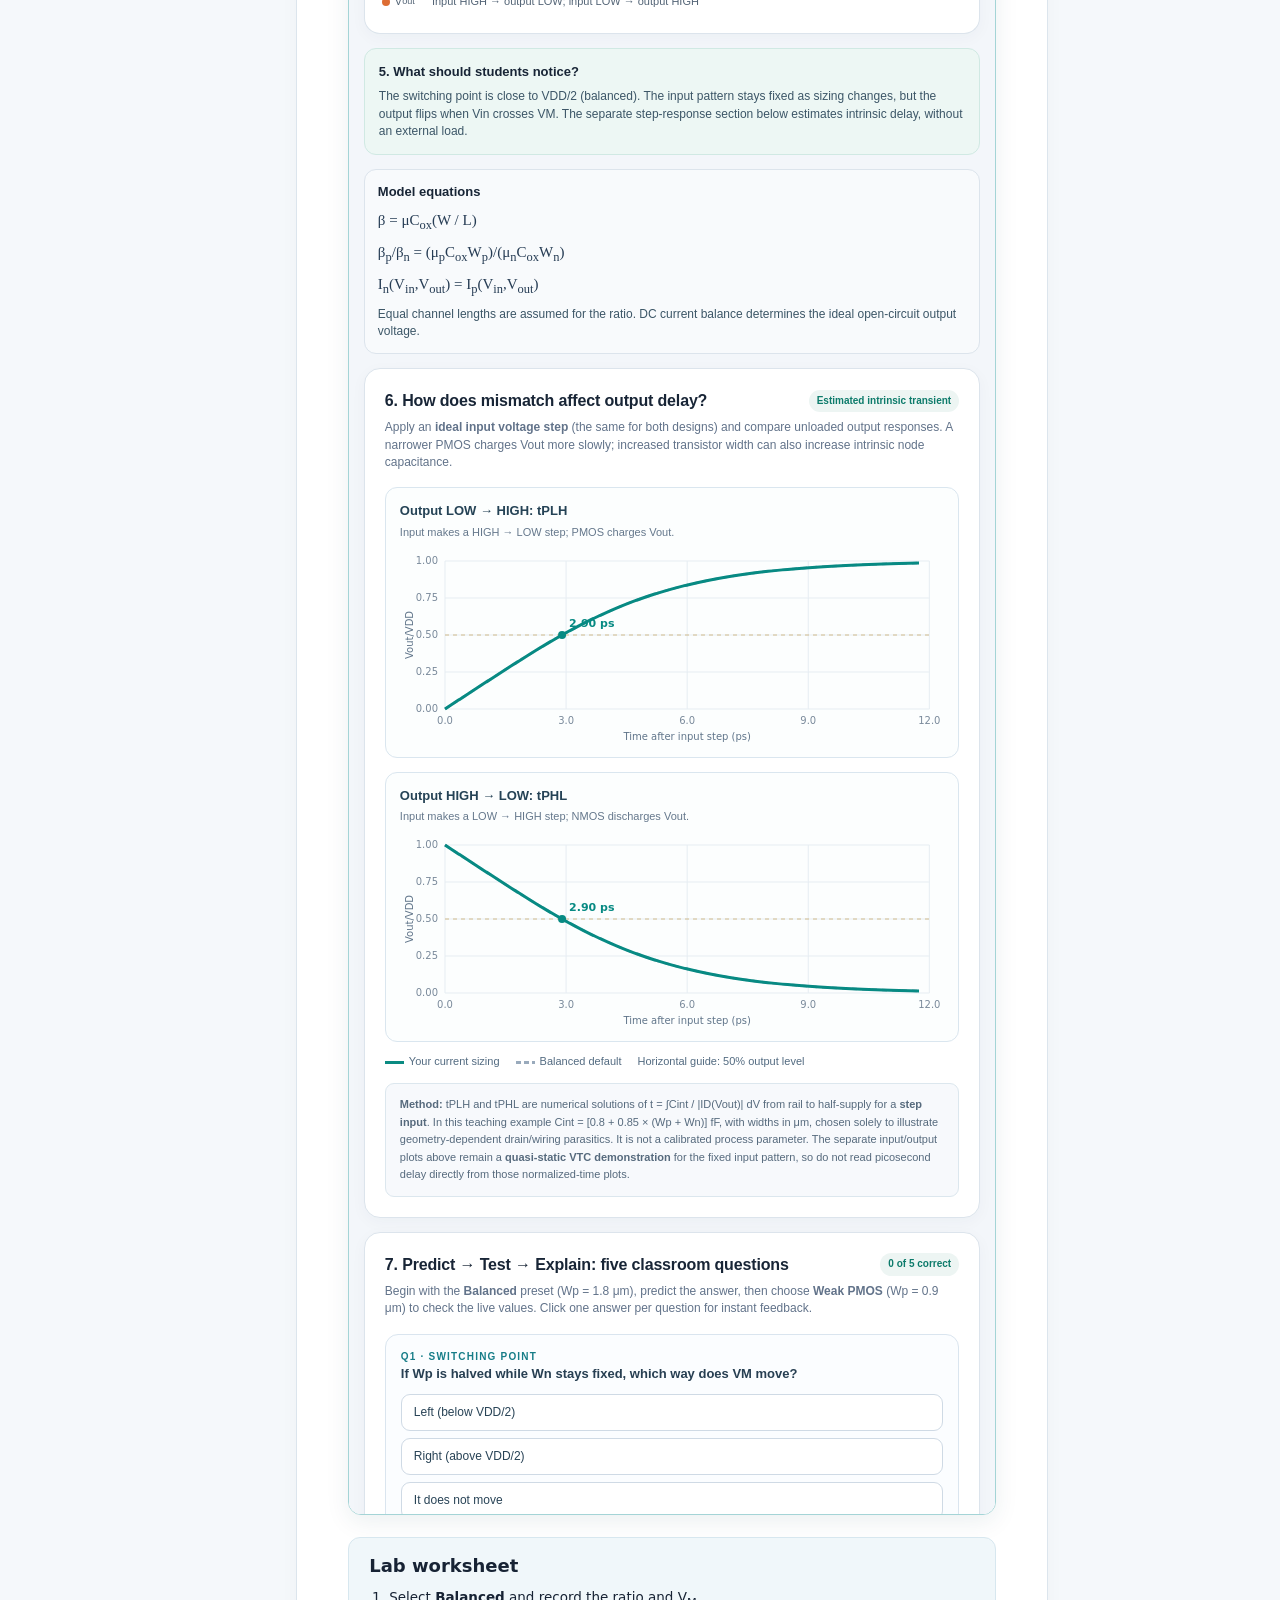
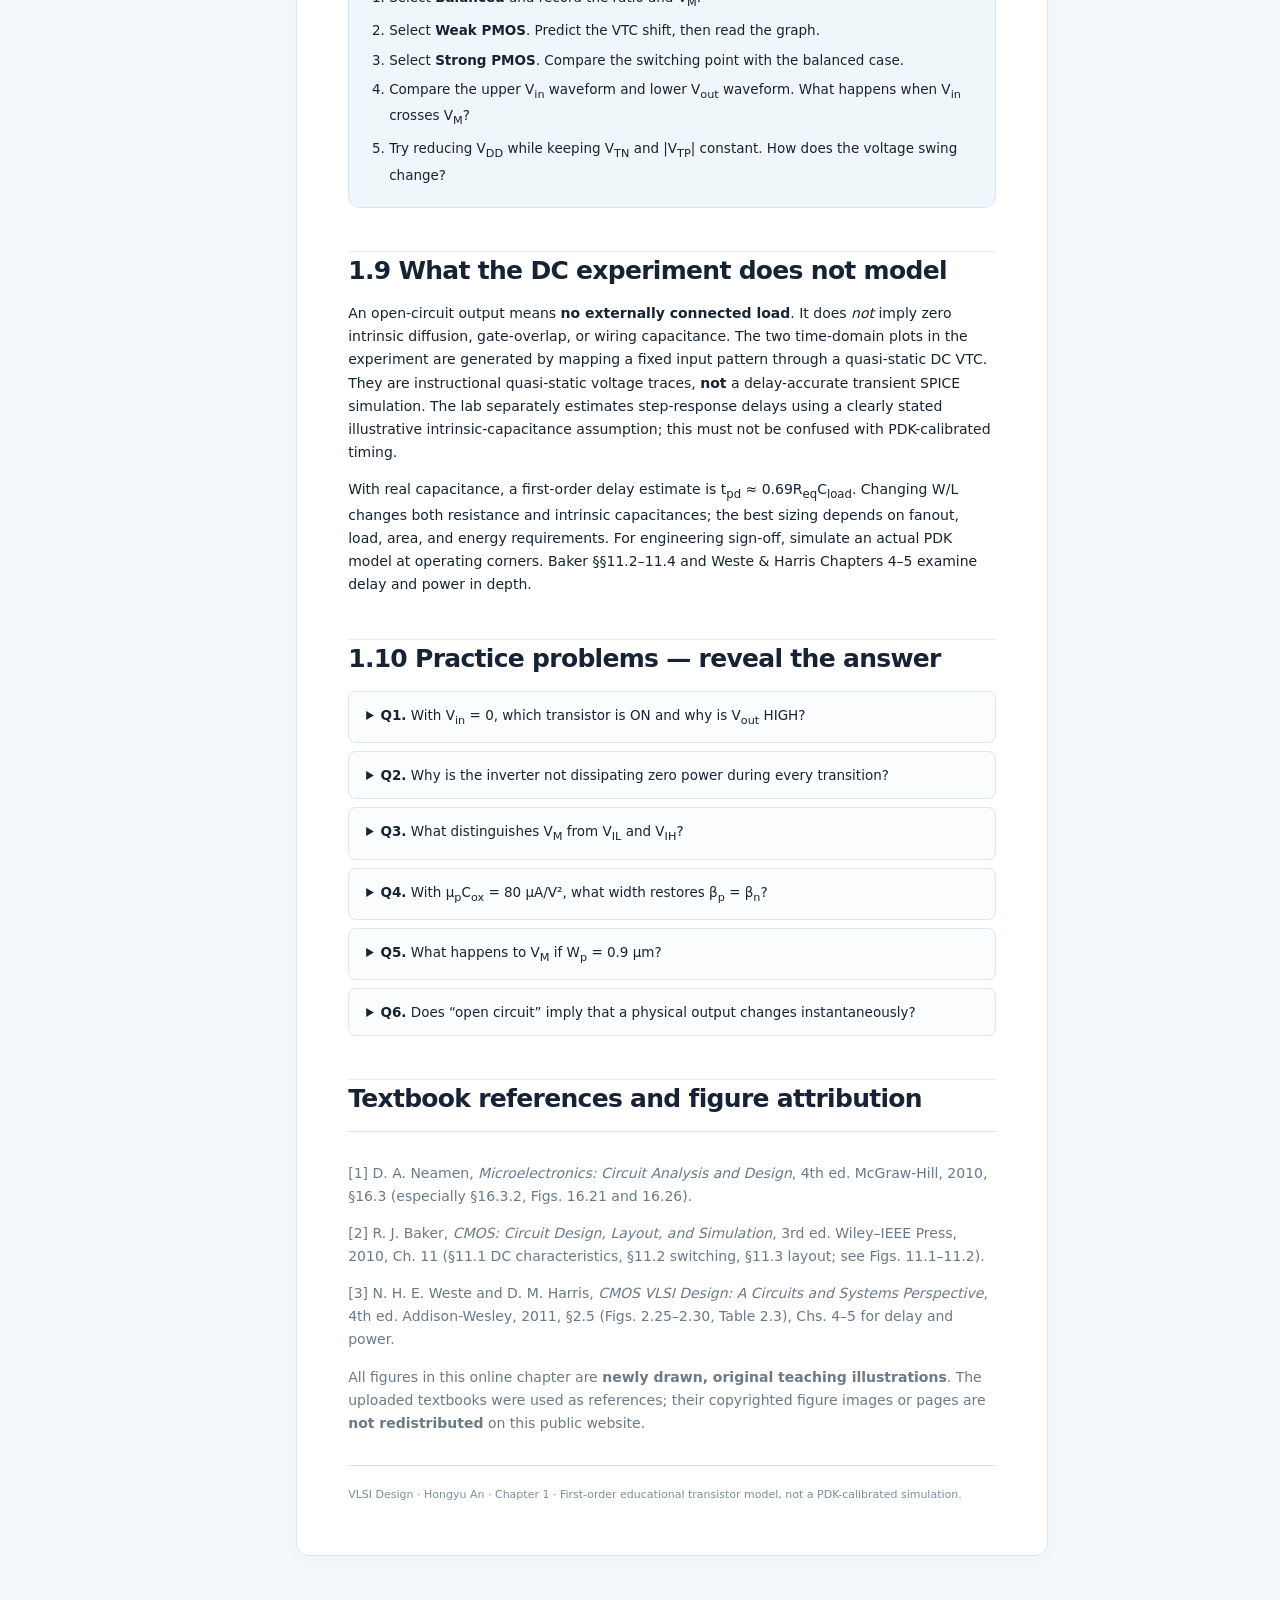
==== commit f48dd05c: "Teach inverter sizing mismatch with live noise margins, intrinsic delays, and five interactive quest" ====
--- a/chapters/01-cmos-inverter.html
+++ b/chapters/01-cmos-inverter.html
@@ -51,11 +51,11 @@
 <table class="study-table"><thead><tr><th>W<sub>p</sub></th><th>r</th><th>V<sub>M</sub> (analytical)</th><th>Explanation</th></tr></thead><tbody><tr><td>0.9 μm</td><td>0.50</td><td>0.814 V</td><td>Weak PMOS → left shift</td></tr><tr><td>1.8 μm</td><td>1.00</td><td>0.900 V</td><td>Balanced</td></tr><tr><td>2.7 μm</td><td>1.50</td><td>0.950 V</td><td>Strong PMOS → right shift</td></tr></tbody></table>
 <p>These switching thresholds are hand-calculation approximations. The interactive simulator includes a small channel-length modulation parameter to produce continuous DC curves; the displayed threshold may differ slightly.</p>
 <h2 id="lab">1.8 Interactive laboratory — test your predictions here</h2>
-<div class="callout"><strong>This experiment runs directly inside the textbook.</strong><p>Change W<sub>p</sub> and W<sub>n</sub> to see β<sub>p</sub>/β<sub>n</sub>, V<sub>M</sub>, the VTC, and two separate time-domain voltage plots. There are no frequency or external load capacitance controls. If your screen is narrow, use the full-page link.</p></div>
+<div class="callout"><strong>This experiment runs directly inside the textbook.</strong><p>Change W<sub>p</sub> and W<sub>n</sub> to measure switching threshold, noise margins and intrinsic output delay, then answer five interactive questions. Also see β<sub>p</sub>/β<sub>n</sub>, V<sub>M</sub>, the VTC, and two separate time-domain voltage plots. There are no frequency or external load capacitance controls. If your screen is narrow, use the full-page link.</p></div>
 <div class="activity activity-expanded"><div class="activity-head"><h3>Live CMOS Inverter · Interactive Experiment 1</h3><a href="../labs/cmos-inverter.html" target="_blank" rel="noopener">Open the full-page lab ↗</a></div><iframe src="../labs/cmos-inverter.html" title="Interactive CMOS inverter live experiment" loading="eager" scrolling="yes" allowfullscreen></iframe></div>
 <div class="lab-tasks"><h3>Lab worksheet</h3><ol><li>Select <strong>Balanced</strong> and record the ratio and V<sub>M</sub>.</li><li>Select <strong>Weak PMOS</strong>. Predict the VTC shift, then read the graph.</li><li>Select <strong>Strong PMOS</strong>. Compare the switching point with the balanced case.</li><li>Compare the upper V<sub>in</sub> waveform and lower V<sub>out</sub> waveform. What happens when V<sub>in</sub> crosses V<sub>M</sub>?</li><li>Try reducing V<sub>DD</sub> while keeping V<sub>TN</sub> and |V<sub>TP</sub>| constant. How does the voltage swing change?</li></ol></div>
 <h2 id="practical">1.9 What the DC experiment does not model</h2>
-<p>An open-circuit output means <strong>no externally connected load</strong>. It does <em>not</em> imply zero intrinsic diffusion, gate-overlap, or wiring capacitance. The two time-domain plots in the experiment are generated by mapping a fixed input pattern through a quasi-static DC VTC. They are instructional voltage traces, <b>not</b> a delay-accurate transient SPICE simulation.</p>
+<p>An open-circuit output means <strong>no externally connected load</strong>. It does <em>not</em> imply zero intrinsic diffusion, gate-overlap, or wiring capacitance. The two time-domain plots in the experiment are generated by mapping a fixed input pattern through a quasi-static DC VTC. They are instructional quasi-static voltage traces, <b>not</b> a delay-accurate transient SPICE simulation. The lab separately estimates step-response delays using a clearly stated illustrative intrinsic-capacitance assumption; this must not be confused with PDK-calibrated timing.</p>
 <p>With real capacitance, a first-order delay estimate is t<sub>pd</sub> ≈ 0.69R<sub>eq</sub>C<sub>load</sub>. Changing W/L changes both resistance and intrinsic capacitances; the best sizing depends on fanout, load, area, and energy requirements. For engineering sign-off, simulate an actual PDK model at operating corners. Baker §§11.2–11.4 and Weste & Harris Chapters 4–5 examine delay and power in depth.</p>
 <h2 id="questions">1.10 Practice problems — reveal the answer</h2>
 <div class="questions"><details><summary><b>Q1.</b> With V<sub>in</sub> = 0, which transistor is ON and why is V<sub>out</sub> HIGH?</summary><p>The PMOS gate is low relative to its source at V<sub>DD</sub>, so PMOS is ON; NMOS is OFF. The PMOS connects the output to V<sub>DD</sub>.</p></details>
@@ -68,4 +68,15 @@
 <div class="refs"><p>[1] D. A. Neamen, <i>Microelectronics: Circuit Analysis and Design</i>, 4th ed. McGraw-Hill, 2010, §16.3 (especially §16.3.2, Figs. 16.21 and 16.26).</p><p>[2] R. J. Baker, <i>CMOS: Circuit Design, Layout, and Simulation</i>, 3rd ed. Wiley–IEEE Press, 2010, Ch. 11 (§11.1 DC characteristics, §11.2 switching, §11.3 layout; see Figs. 11.1–11.2).</p><p>[3] N. H. E. Weste and D. M. Harris, <i>CMOS VLSI Design: A Circuits and Systems Perspective</i>, 4th ed. Addison-Wesley, 2011, §2.5 (Figs. 2.25–2.30, Table 2.3), Chs. 4–5 for delay and power.</p><p>All figures in this online chapter are <b>newly drawn, original teaching illustrations</b>. The uploaded textbooks were used as references; their copyrighted figure images or pages are <b>not redistributed</b> on this public website.</p></div>
 <div class="footer">VLSI Design · Hongyu An · Chapter 1 · First-order educational transistor model, not a PDK-calibrated simulation.</div>
 </article></main><aside class="page-toc" aria-label="On this page"><div class="eyebrow">Chapter navigation</div><a href="#overview">Chapter overview</a><a href="#logic">1.1 How CMOS inversion works</a><a href="#model">1.2 MOSFET current models</a><a href="#regions">1.3 Five operating regions</a><a href="#vtc">1.4 VTC and noise margins</a><a href="#sizing">1.5 Beta ratio and sizing</a><a href="#worked">1.6 Worked sizing example</a><a href="#skew">1.7 Sizing mismatch</a><a href="#lab">1.8 Interactive lab</a><a href="#practical">1.9 Physical limitations</a><a href="#questions">1.10 Practice questions</a><a href="#references">References</a></aside></div>
-<script>(function(){document.querySelectorAll('[data-copy]').forEach(button=>button.addEventListener('click',async()=>{const text=button.dataset.copy;try{await navigator.clipboard.writeText(text);button.textContent='Copied!'}catch(e){const a=document.createElement('textarea');a.value=text;document.body.appendChild(a);a.select();document.execCommand('copy');a.remove();button.textContent='Copied!'}setTimeout(()=>button.textContent='Copy equation as text',1900)}))})()</script></body></html>+<script>(function(){document.querySelectorAll('[data-copy]').forEach(button=>button.addEventListener('click',async()=>{const text=button.dataset.copy;try{await navigator.clipboard.writeText(text);button.textContent='Copied!'}catch(e){const a=document.createElement('textarea');a.value=text;document.body.appendChild(a);a.select();document.execCommand('copy');a.remove();button.textContent='Copied!'}setTimeout(()=>button.textContent='Copy equation as text',1900)}))})()</script><script>
+// The embedded lab grows when its interactive measurement and quiz panels expand.
+window.addEventListener('message', function (event) {
+  if (event.origin !== window.location.origin || !event.data || event.data.type !== 'vlsi-lab-height') return;
+  document.querySelectorAll('iframe[src*="cmos-inverter.html"]').forEach(function (frame) {
+    if (event.source !== frame.contentWindow) return;
+    var height = Number(event.data.height);
+    if (Number.isFinite(height)) frame.style.height = Math.min(6000, Math.max(1000, height + 28)) + 'px';
+  });
+});
+</script>
+</body></html>
--- a/assets/book.css
+++ b/assets/book.css
@@ -19,3 +19,6 @@
 .activity-expanded{border-color:#a4d4d6;box-shadow:0 7px 25px #123c4b14}.activity-expanded iframe{height:1330px;min-height:900px}.activity-head{flex-wrap:wrap;gap:9px}.lab-tasks{background:#f0f7fa;border:1px solid #d7e7ef;border-radius:12px;padding:14px 20px}.lab-tasks h3{margin:2px 0 9px}.lab-tasks ol{margin:0;padding-left:20px}.questions details{border:1px solid #dce7ee;border-radius:8px;background:#fcfdfe;margin:8px 0;padding:12px 17px}.questions summary{cursor:pointer;font-size:13.5px}.questions details p{margin:12px 0 2px;color:#4b6275}.nav-lab{background:#147d90;border-radius:6px;padding:6px 12px;color:white!important}
 @media(min-width:1400px){.activity-expanded iframe{height:1130px}}
 @media(max-width:1100px){.activity-expanded iframe{height:1740px}}@media(max-width:750px){.toc-grid,.contents-cards{grid-template-columns:1fr}.activity-expanded iframe{height:2280px}.action-strip{flex-direction:column;align-items:flex-start}.answer-row{flex-direction:column;align-items:flex-start;font-size:17px}.answer-row strong{font-size:22px}.textbook-figure{padding:4px 4px 0}.study-table{display:block;overflow-x:auto;white-space:nowrap}}
+
+/* Fallback when the child lab cannot report its content height; JS resizes dynamically. */
+.activity iframe,.activity-expanded iframe{min-height:1600px}
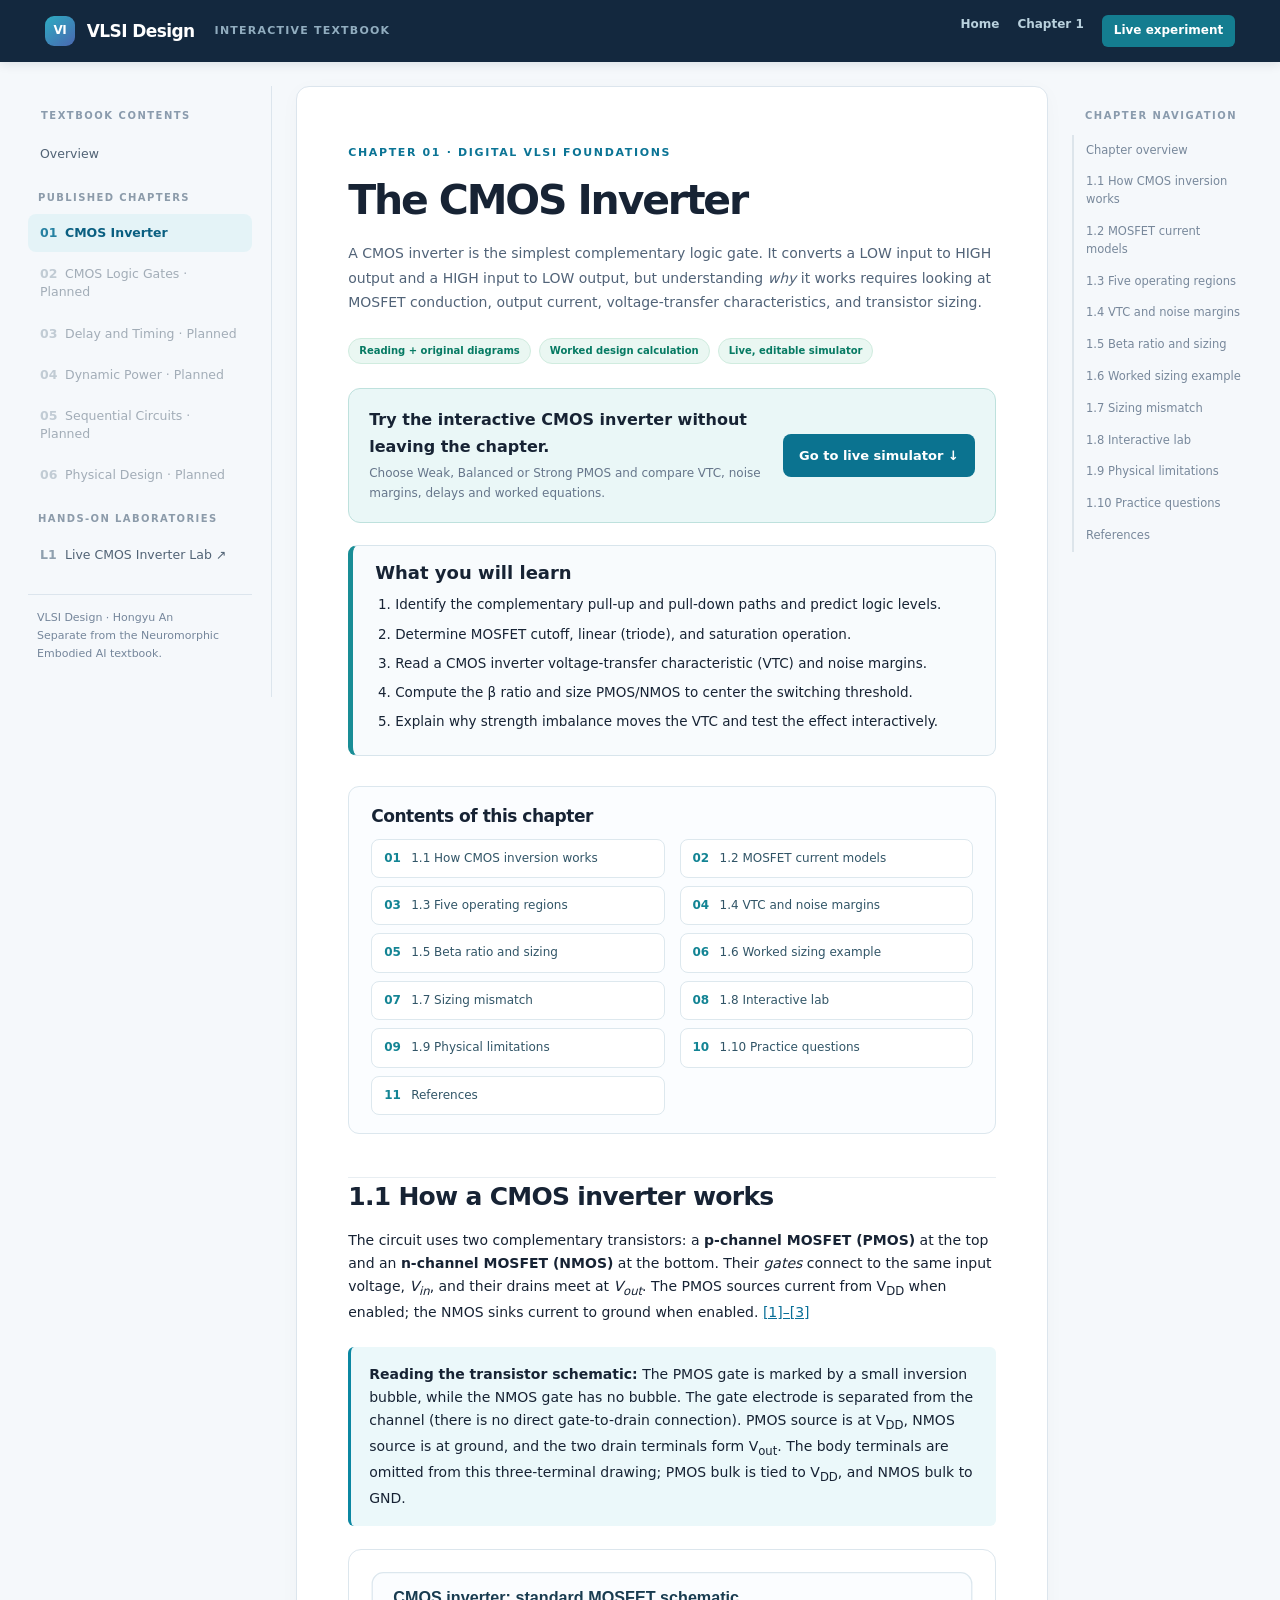
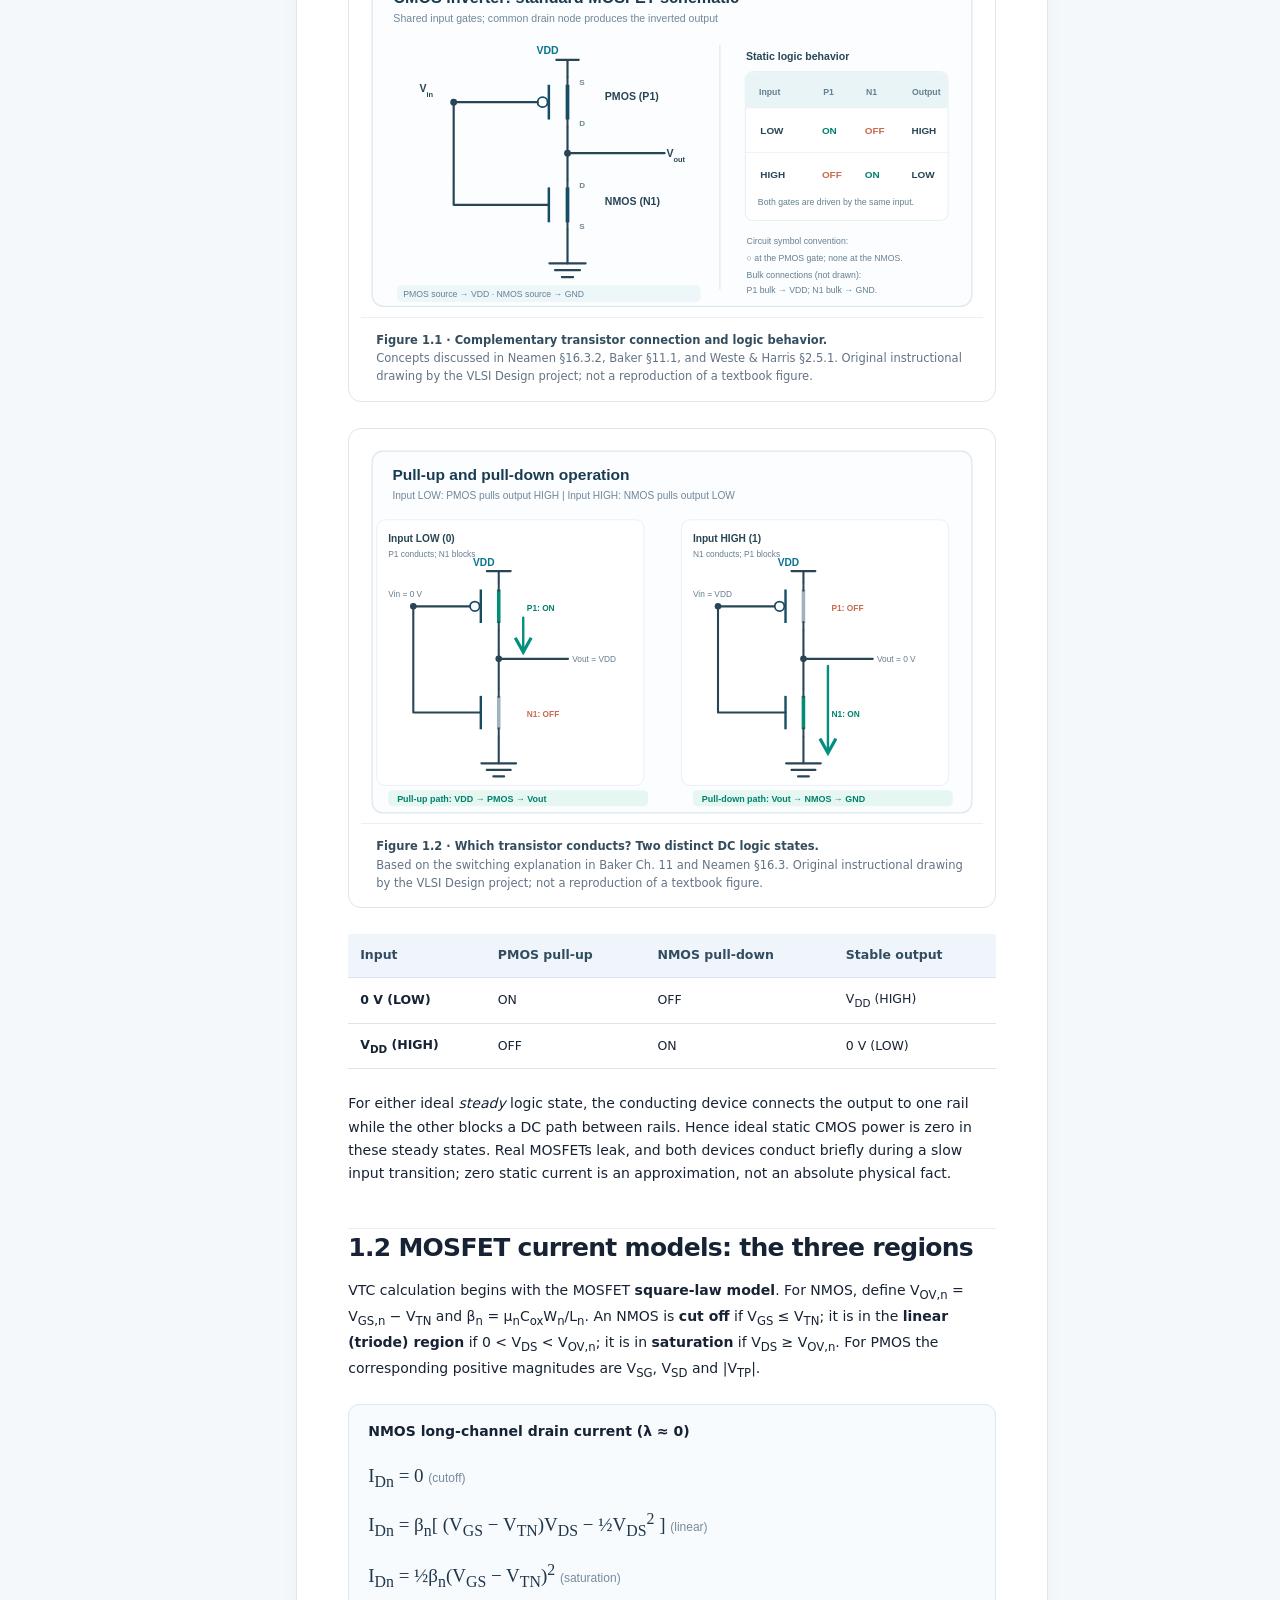
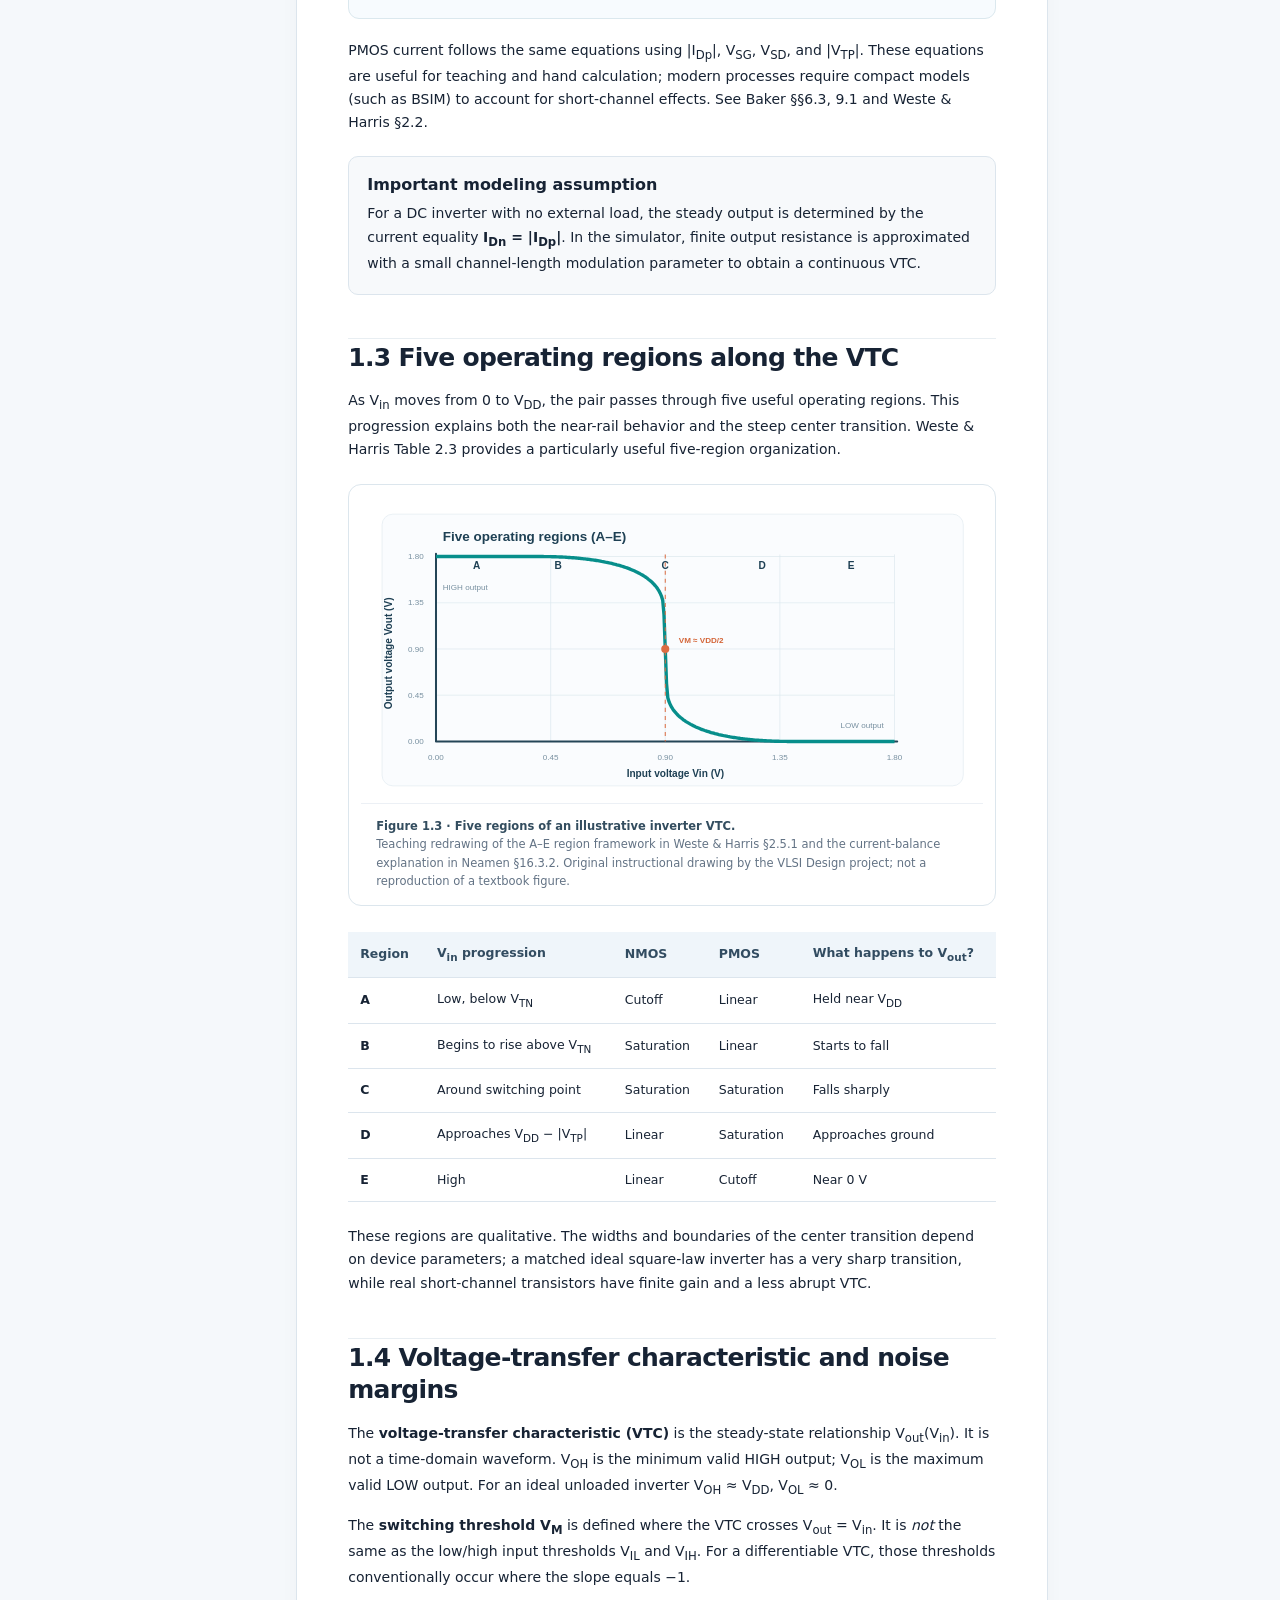
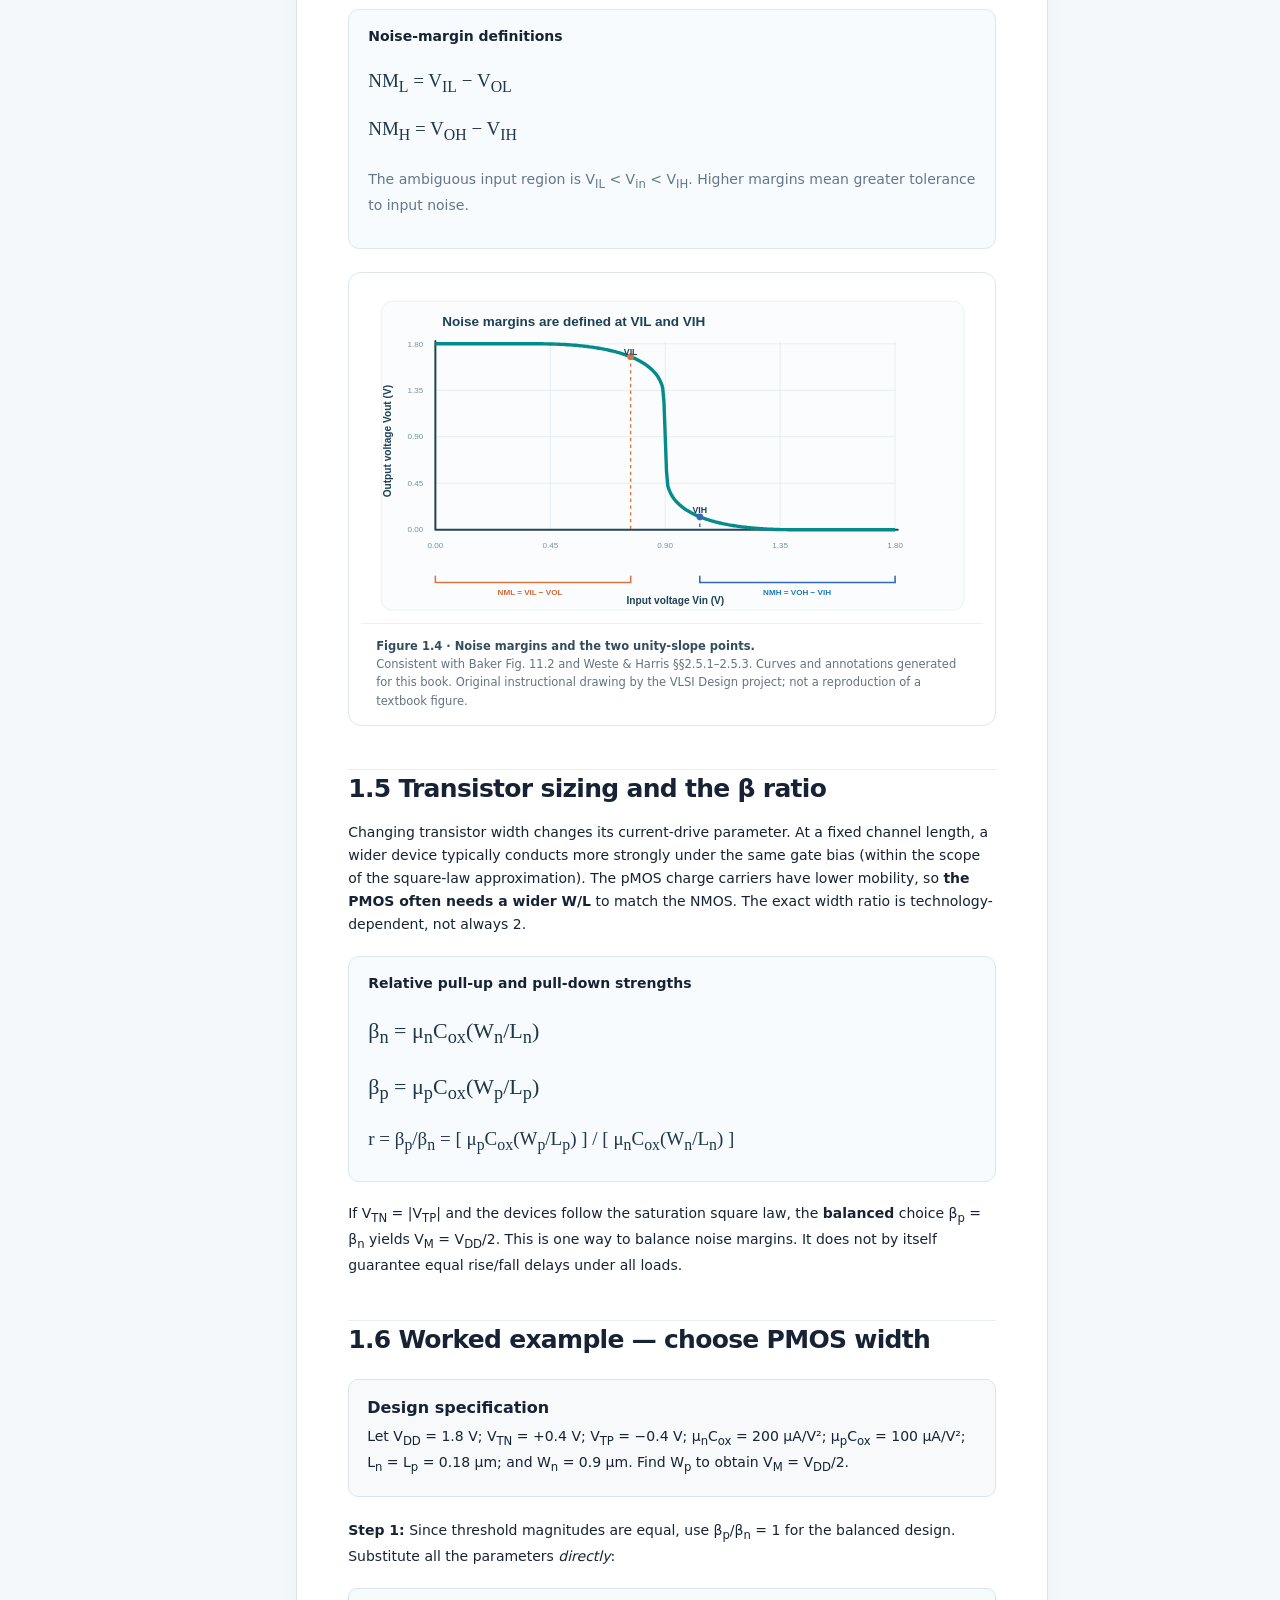
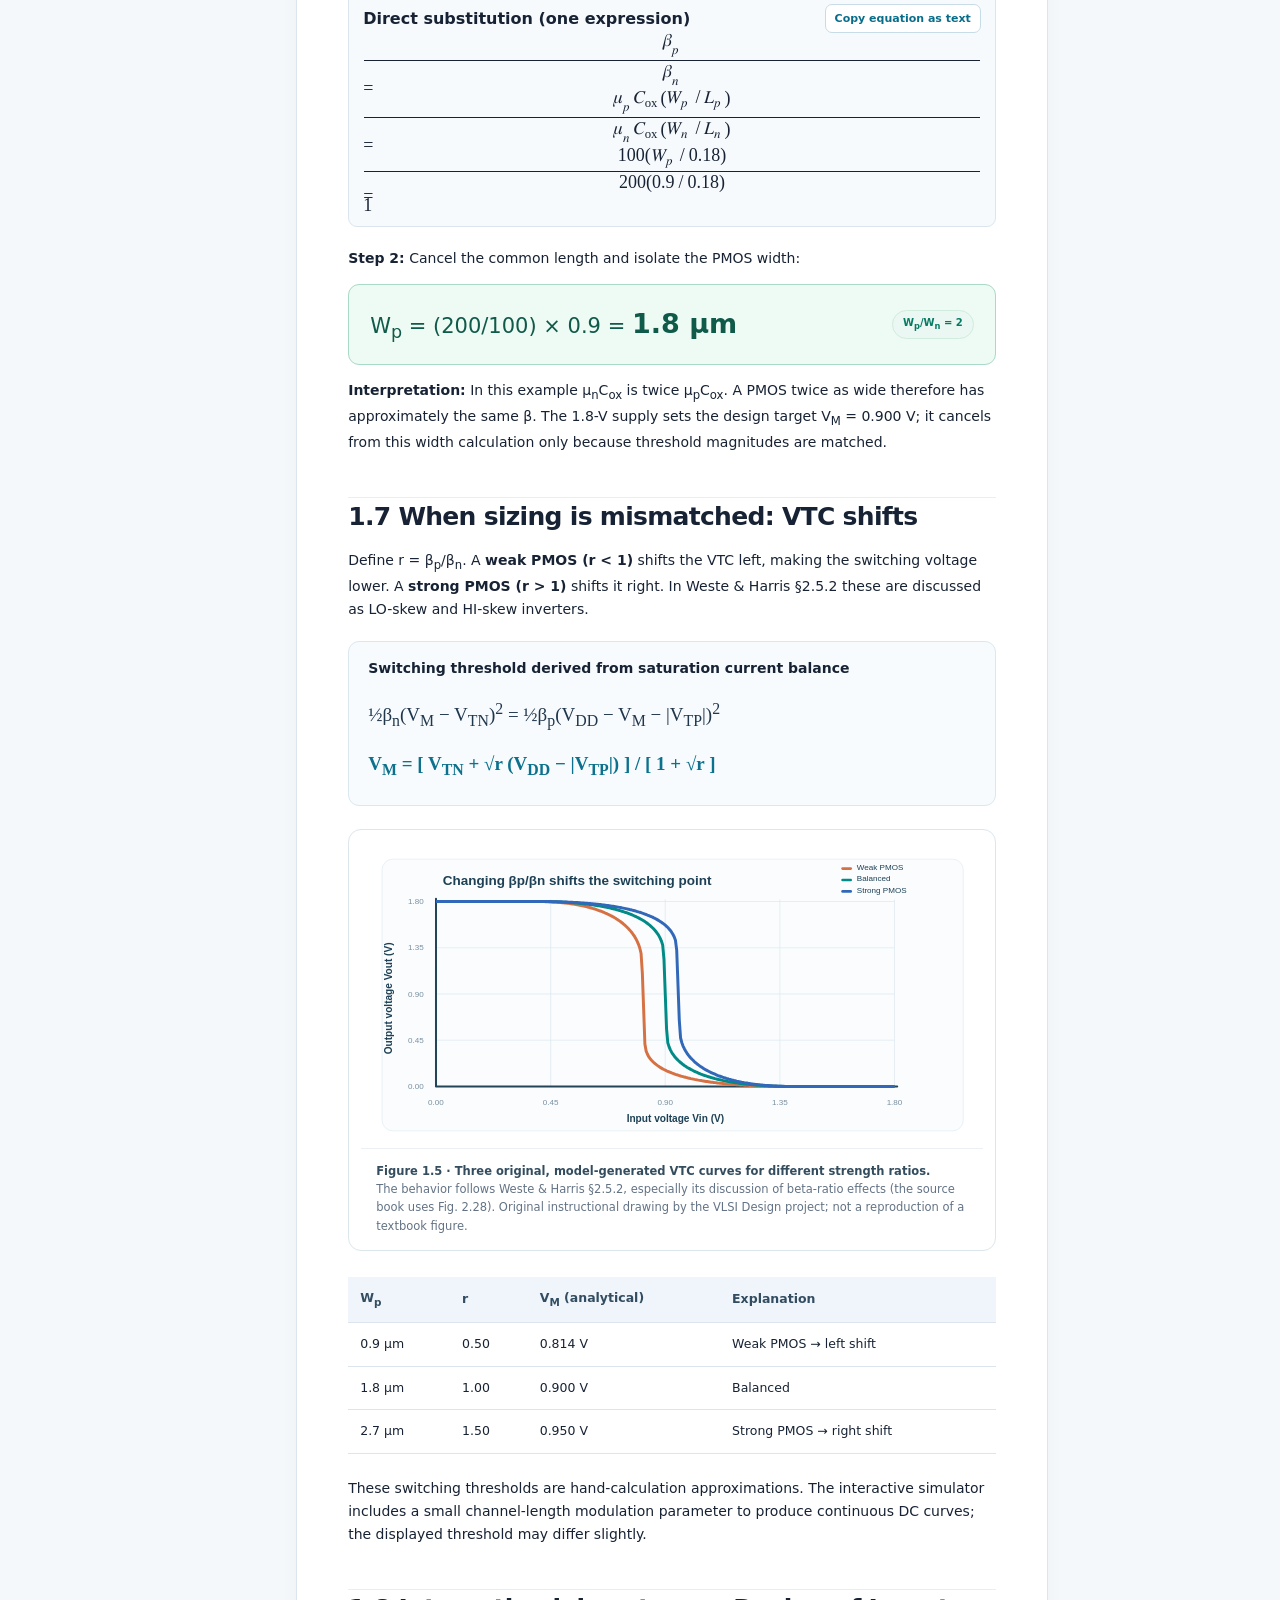
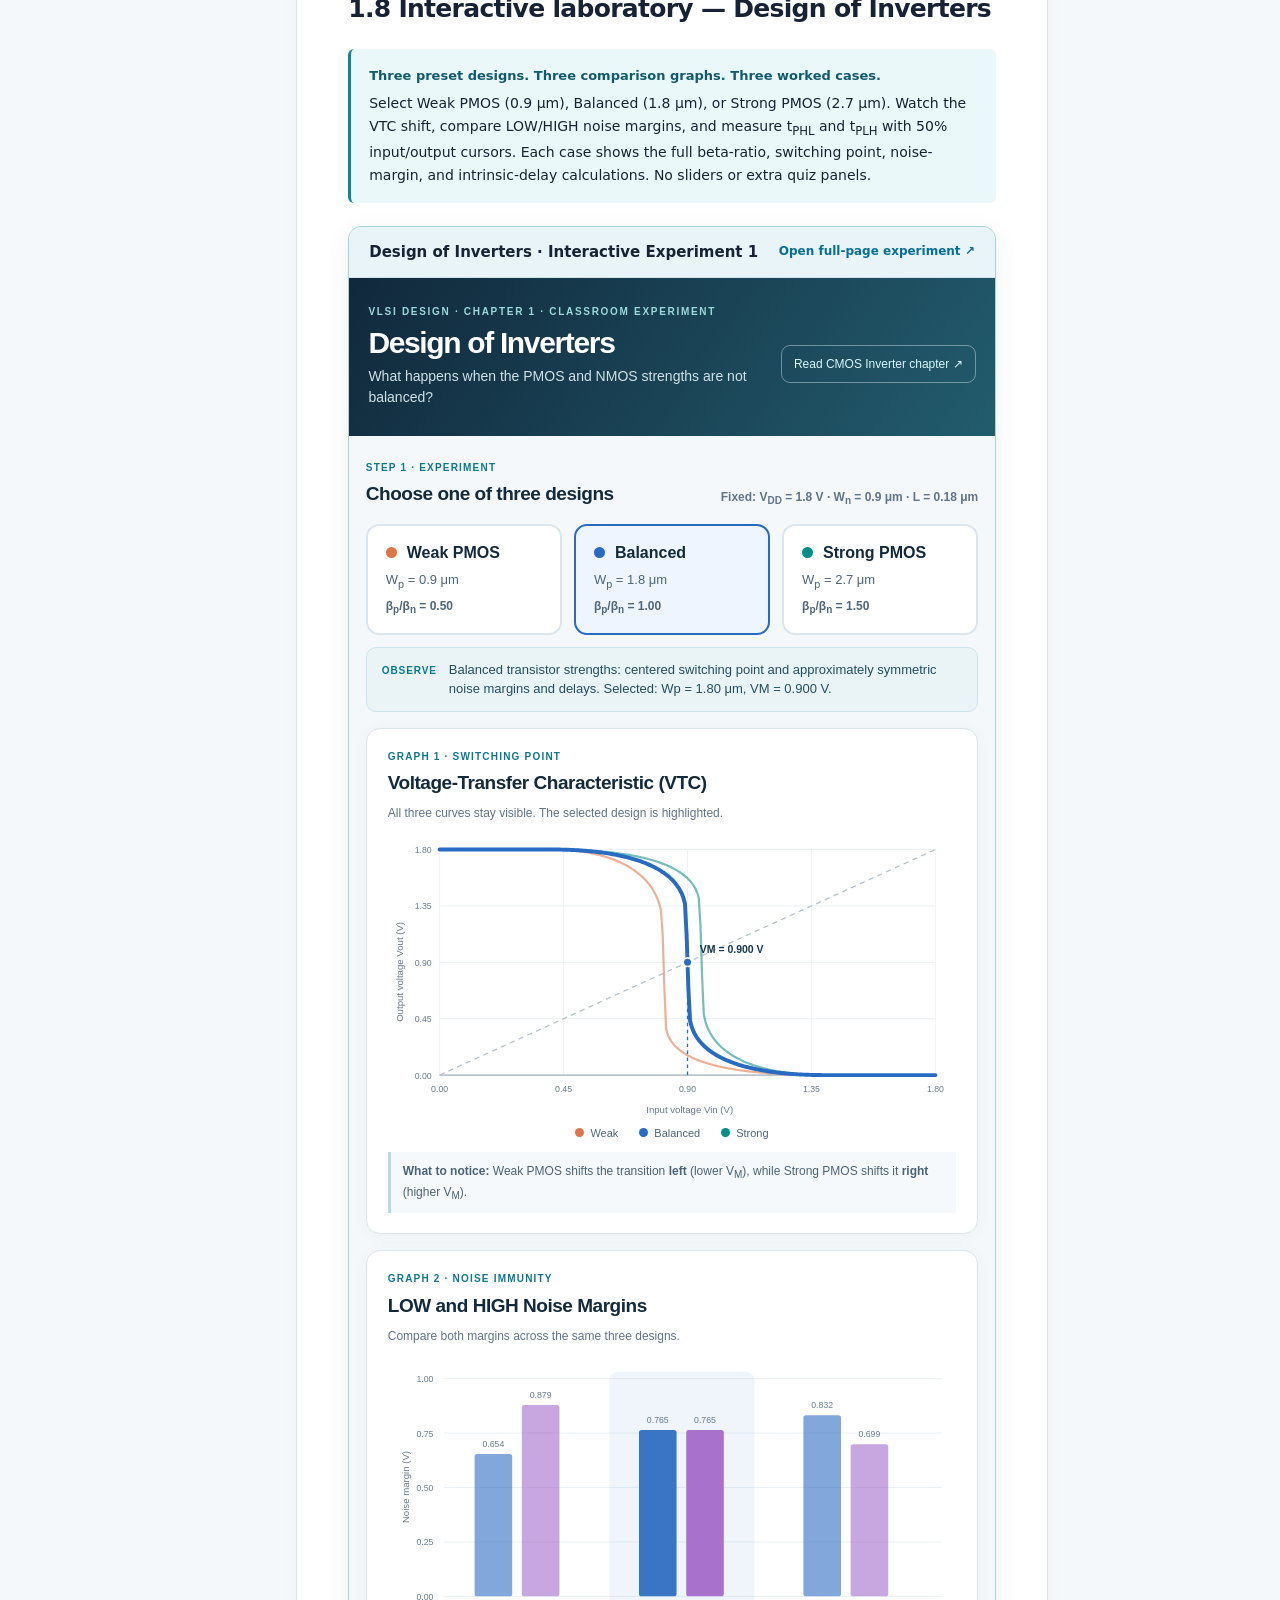
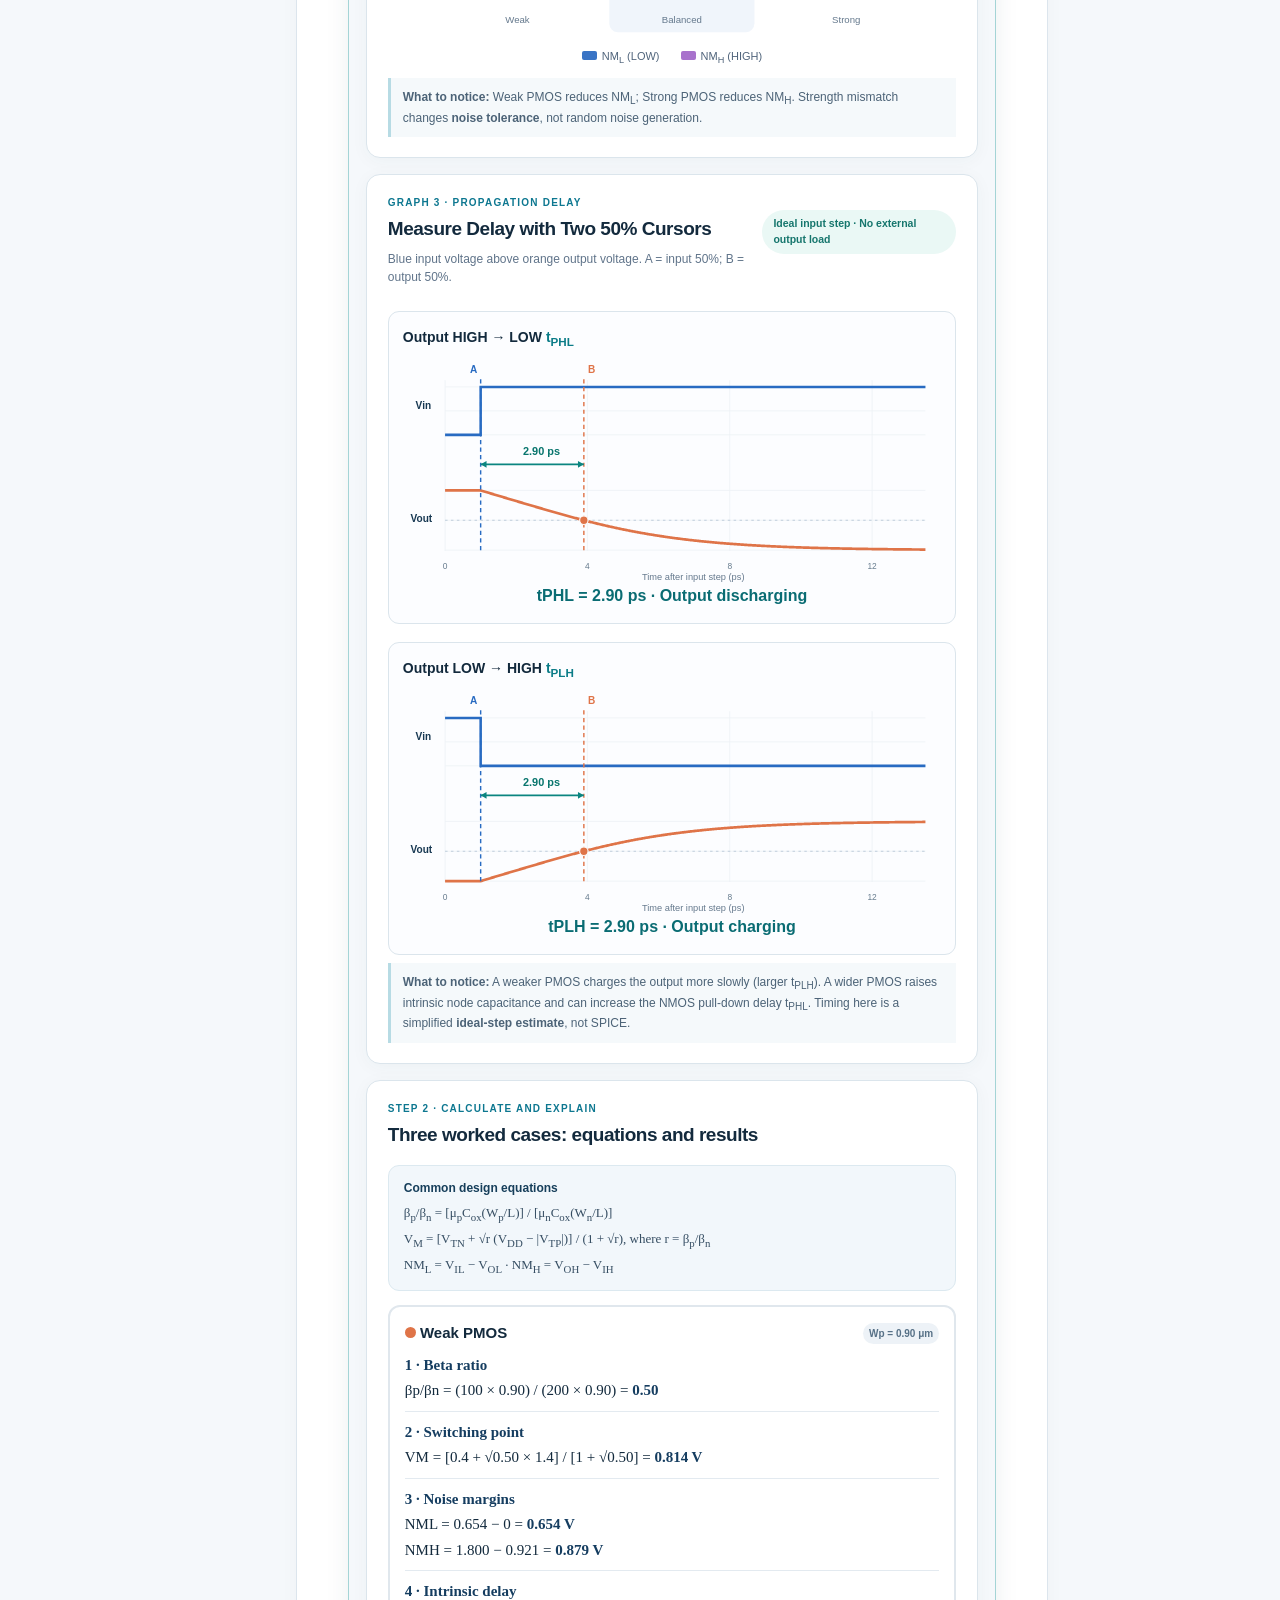
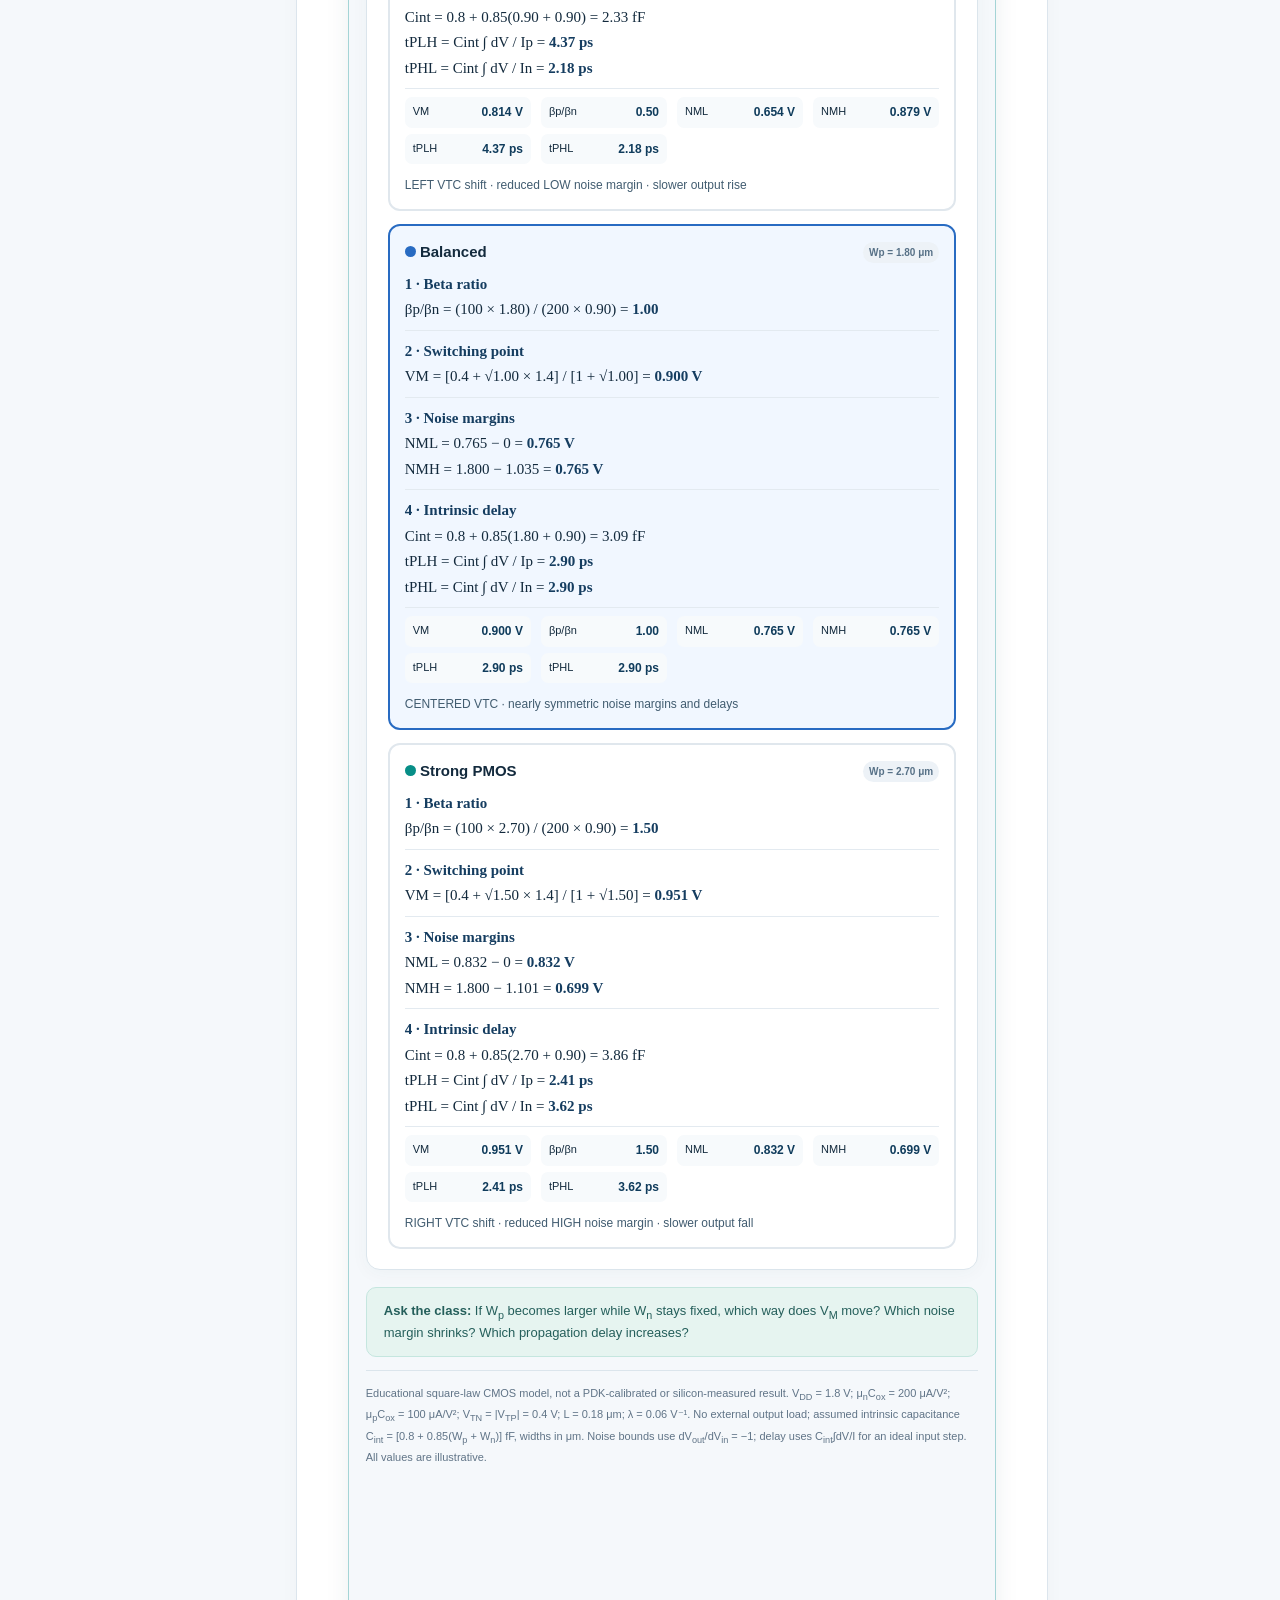
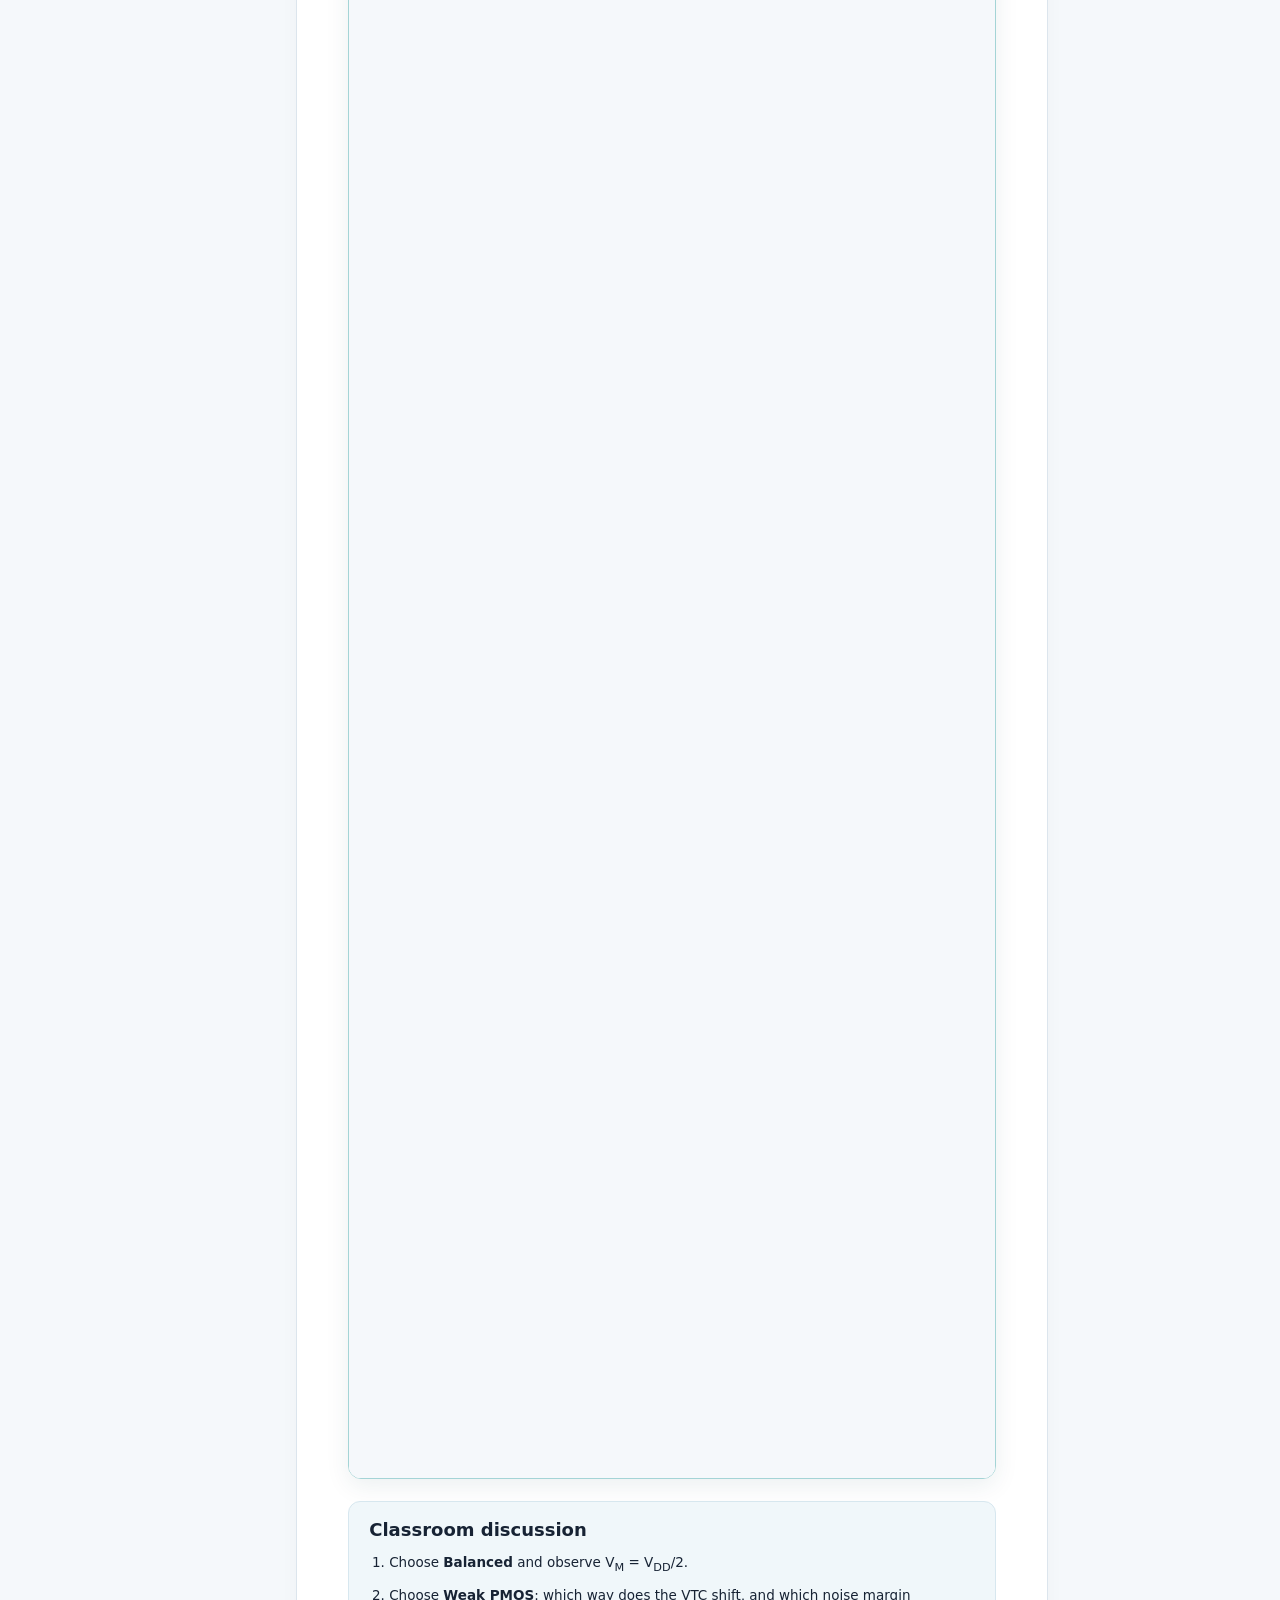
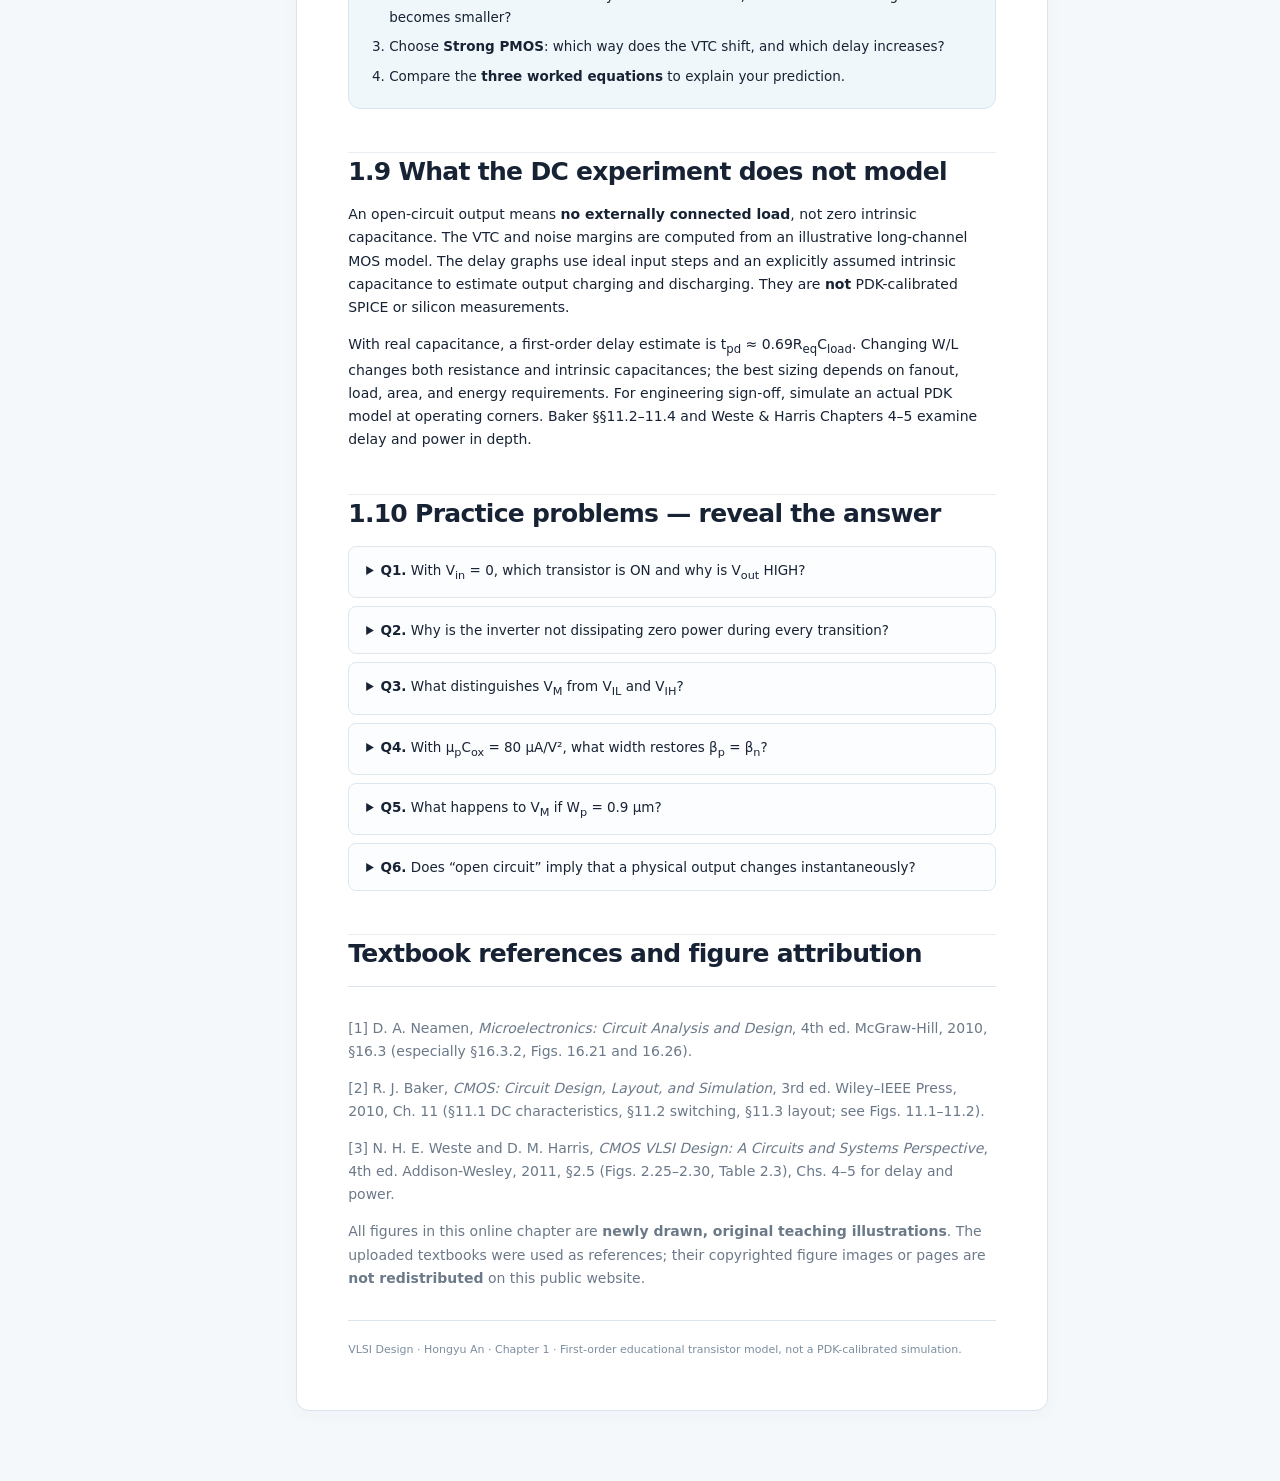
==== commit 5856aed7: "Simplify inverter design lab to three presets, three plots, and worked case equations" ====
--- a/chapters/01-cmos-inverter.html
+++ b/chapters/01-cmos-inverter.html
@@ -3,7 +3,7 @@
 <div class="shell"><nav class="sidebar" aria-label="Textbook chapters"><div class="eyebrow">Textbook Contents</div><div class="book-nav"><a href="../index.html">Overview</a><div class="nav-label">Published chapters</div><a class="active" href="../chapters/01-cmos-inverter.html"><span class="nav-number">01</span>CMOS Inverter</a><a class="disabled"><span class="nav-number">02</span>CMOS Logic Gates · Planned</a><a class="disabled"><span class="nav-number">03</span>Delay and Timing · Planned</a><a class="disabled"><span class="nav-number">04</span>Dynamic Power · Planned</a><a class="disabled"><span class="nav-number">05</span>Sequential Circuits · Planned</a><a class="disabled"><span class="nav-number">06</span>Physical Design · Planned</a><div class="nav-label">Hands-on laboratories</div><a href="../labs/cmos-inverter.html"><span class="nav-number">L1</span>Live CMOS Inverter Lab ↗</a></div><div class="side-note">VLSI Design · Hongyu An<br>Separate from the Neuromorphic Embodied AI textbook.</div></nav><main class="content"><article class="paper textbook-chapter">
 <span class="eyebrow" id="overview">Chapter 01 · Digital VLSI foundations</span><h1>The CMOS Inverter</h1><p class="lead">A CMOS inverter is the simplest complementary logic gate. It converts a LOW input to HIGH output and a HIGH input to LOW output, but understanding <em>why</em> it works requires looking at MOSFET conduction, output current, voltage-transfer characteristics, and transistor sizing.</p>
 <div class="chapter-meta"><span class="pill">Reading + original diagrams</span><span class="pill">Worked design calculation</span><span class="pill">Live, editable simulator</span></div>
-<div class="action-strip"><div><strong>Try the interactive CMOS inverter without leaving the chapter.</strong><div class="muted">Adjust PMOS/NMOS widths and observe VTC, separate input and output waveforms.</div></div><a href="#lab" class="link-button">Go to live simulator ↓</a></div>
+<div class="action-strip"><div><strong>Try the interactive CMOS inverter without leaving the chapter.</strong><div class="muted">Choose Weak, Balanced or Strong PMOS and compare VTC, noise margins, delays and worked equations.</div></div><a href="#lab" class="link-button">Go to live simulator ↓</a></div>
 <div class="learning"><h3>What you will learn</h3><ol><li>Identify the complementary pull-up and pull-down paths and predict logic levels.</li><li>Determine MOSFET cutoff, linear (triode), and saturation operation.</li><li>Read a CMOS inverter voltage-transfer characteristic (VTC) and noise margins.</li><li>Compute the β ratio and size PMOS/NMOS to center the switching threshold.</li><li>Explain why strength imbalance moves the VTC and test the effect interactively.</li></ol></div>
 <section class="chapter-toc"><h2>Contents of this chapter</h2><div class="toc-grid"><a href="#logic"><span class="toc-index">01</span>1.1 How CMOS inversion works</a><a href="#model"><span class="toc-index">02</span>1.2 MOSFET current models</a><a href="#regions"><span class="toc-index">03</span>1.3 Five operating regions</a><a href="#vtc"><span class="toc-index">04</span>1.4 VTC and noise margins</a><a href="#sizing"><span class="toc-index">05</span>1.5 Beta ratio and sizing</a><a href="#worked"><span class="toc-index">06</span>1.6 Worked sizing example</a><a href="#skew"><span class="toc-index">07</span>1.7 Sizing mismatch</a><a href="#lab"><span class="toc-index">08</span>1.8 Interactive lab</a><a href="#practical"><span class="toc-index">09</span>1.9 Physical limitations</a><a href="#questions"><span class="toc-index">10</span>1.10 Practice questions</a><a href="#references"><span class="toc-index">11</span>References</a></div></section>
 <h2 id="logic">1.1 How a CMOS inverter works</h2>
@@ -50,12 +50,12 @@
 <figure class="textbook-figure"><img src="../assets/figures/fig-4-beta-skew.svg" alt="Figure 1.5 · Three original, model-generated VTC curves for different strength ratios." loading="lazy" decoding="async"><figcaption><strong>Figure 1.5 · Three original, model-generated VTC curves for different strength ratios.</strong><br>The behavior follows Weste & Harris §2.5.2, especially its discussion of beta-ratio effects (the source book uses Fig. 2.28). Original instructional drawing by the VLSI Design project; not a reproduction of a textbook figure.</figcaption></figure>
 <table class="study-table"><thead><tr><th>W<sub>p</sub></th><th>r</th><th>V<sub>M</sub> (analytical)</th><th>Explanation</th></tr></thead><tbody><tr><td>0.9 μm</td><td>0.50</td><td>0.814 V</td><td>Weak PMOS → left shift</td></tr><tr><td>1.8 μm</td><td>1.00</td><td>0.900 V</td><td>Balanced</td></tr><tr><td>2.7 μm</td><td>1.50</td><td>0.950 V</td><td>Strong PMOS → right shift</td></tr></tbody></table>
 <p>These switching thresholds are hand-calculation approximations. The interactive simulator includes a small channel-length modulation parameter to produce continuous DC curves; the displayed threshold may differ slightly.</p>
-<h2 id="lab">1.8 Interactive laboratory — test your predictions here</h2>
-<div class="callout"><strong>This experiment runs directly inside the textbook.</strong><p>Change W<sub>p</sub> and W<sub>n</sub> to measure switching threshold, noise margins and intrinsic output delay, then answer five interactive questions. Also see β<sub>p</sub>/β<sub>n</sub>, V<sub>M</sub>, the VTC, and two separate time-domain voltage plots. There are no frequency or external load capacitance controls. If your screen is narrow, use the full-page link.</p></div>
-<div class="activity activity-expanded"><div class="activity-head"><h3>Live CMOS Inverter · Interactive Experiment 1</h3><a href="../labs/cmos-inverter.html" target="_blank" rel="noopener">Open the full-page lab ↗</a></div><iframe src="../labs/cmos-inverter.html" title="Interactive CMOS inverter live experiment" loading="eager" scrolling="yes" allowfullscreen></iframe></div>
-<div class="lab-tasks"><h3>Lab worksheet</h3><ol><li>Select <strong>Balanced</strong> and record the ratio and V<sub>M</sub>.</li><li>Select <strong>Weak PMOS</strong>. Predict the VTC shift, then read the graph.</li><li>Select <strong>Strong PMOS</strong>. Compare the switching point with the balanced case.</li><li>Compare the upper V<sub>in</sub> waveform and lower V<sub>out</sub> waveform. What happens when V<sub>in</sub> crosses V<sub>M</sub>?</li><li>Try reducing V<sub>DD</sub> while keeping V<sub>TN</sub> and |V<sub>TP</sub>| constant. How does the voltage swing change?</li></ol></div>
+<h2 id="lab">1.8 Interactive laboratory — Design of Inverters</h2>
+<div class="callout"><strong>Three preset designs. Three comparison graphs. Three worked cases.</strong><p>Select Weak PMOS (0.9 μm), Balanced (1.8 μm), or Strong PMOS (2.7 μm). Watch the VTC shift, compare LOW/HIGH noise margins, and measure t<sub>PHL</sub> and t<sub>PLH</sub> with 50% input/output cursors. Each case shows the full beta-ratio, switching point, noise-margin, and intrinsic-delay calculations. No sliders or extra quiz panels.</p></div>
+<div class="activity activity-expanded"><div class="activity-head"><h3>Design of Inverters · Interactive Experiment 1</h3><a href="../labs/cmos-inverter.html" target="_blank" rel="noopener">Open full-page experiment ↗</a></div><iframe src="../labs/cmos-inverter.html" title="Design of Inverters three-case comparison" loading="eager" scrolling="yes" allowfullscreen></iframe></div>
+<div class="lab-tasks"><h3>Classroom discussion</h3><ol><li>Choose <strong>Balanced</strong> and observe V<sub>M</sub> = V<sub>DD</sub>/2.</li><li>Choose <strong>Weak PMOS</strong>: which way does the VTC shift, and which noise margin becomes smaller?</li><li>Choose <strong>Strong PMOS</strong>: which way does the VTC shift, and which delay increases?</li><li>Compare the <strong>three worked equations</strong> to explain your prediction.</li></ol></div>
 <h2 id="practical">1.9 What the DC experiment does not model</h2>
-<p>An open-circuit output means <strong>no externally connected load</strong>. It does <em>not</em> imply zero intrinsic diffusion, gate-overlap, or wiring capacitance. The two time-domain plots in the experiment are generated by mapping a fixed input pattern through a quasi-static DC VTC. They are instructional quasi-static voltage traces, <b>not</b> a delay-accurate transient SPICE simulation. The lab separately estimates step-response delays using a clearly stated illustrative intrinsic-capacitance assumption; this must not be confused with PDK-calibrated timing.</p>
+<p>An open-circuit output means <strong>no externally connected load</strong>, not zero intrinsic capacitance. The VTC and noise margins are computed from an illustrative long-channel MOS model. The delay graphs use ideal input steps and an explicitly assumed intrinsic capacitance to estimate output charging and discharging. They are <strong>not</strong> PDK-calibrated SPICE or silicon measurements.</p>
 <p>With real capacitance, a first-order delay estimate is t<sub>pd</sub> ≈ 0.69R<sub>eq</sub>C<sub>load</sub>. Changing W/L changes both resistance and intrinsic capacitances; the best sizing depends on fanout, load, area, and energy requirements. For engineering sign-off, simulate an actual PDK model at operating corners. Baker §§11.2–11.4 and Weste & Harris Chapters 4–5 examine delay and power in depth.</p>
 <h2 id="questions">1.10 Practice problems — reveal the answer</h2>
 <div class="questions"><details><summary><b>Q1.</b> With V<sub>in</sub> = 0, which transistor is ON and why is V<sub>out</sub> HIGH?</summary><p>The PMOS gate is low relative to its source at V<sub>DD</sub>, so PMOS is ON; NMOS is OFF. The PMOS connects the output to V<sub>DD</sub>.</p></details>
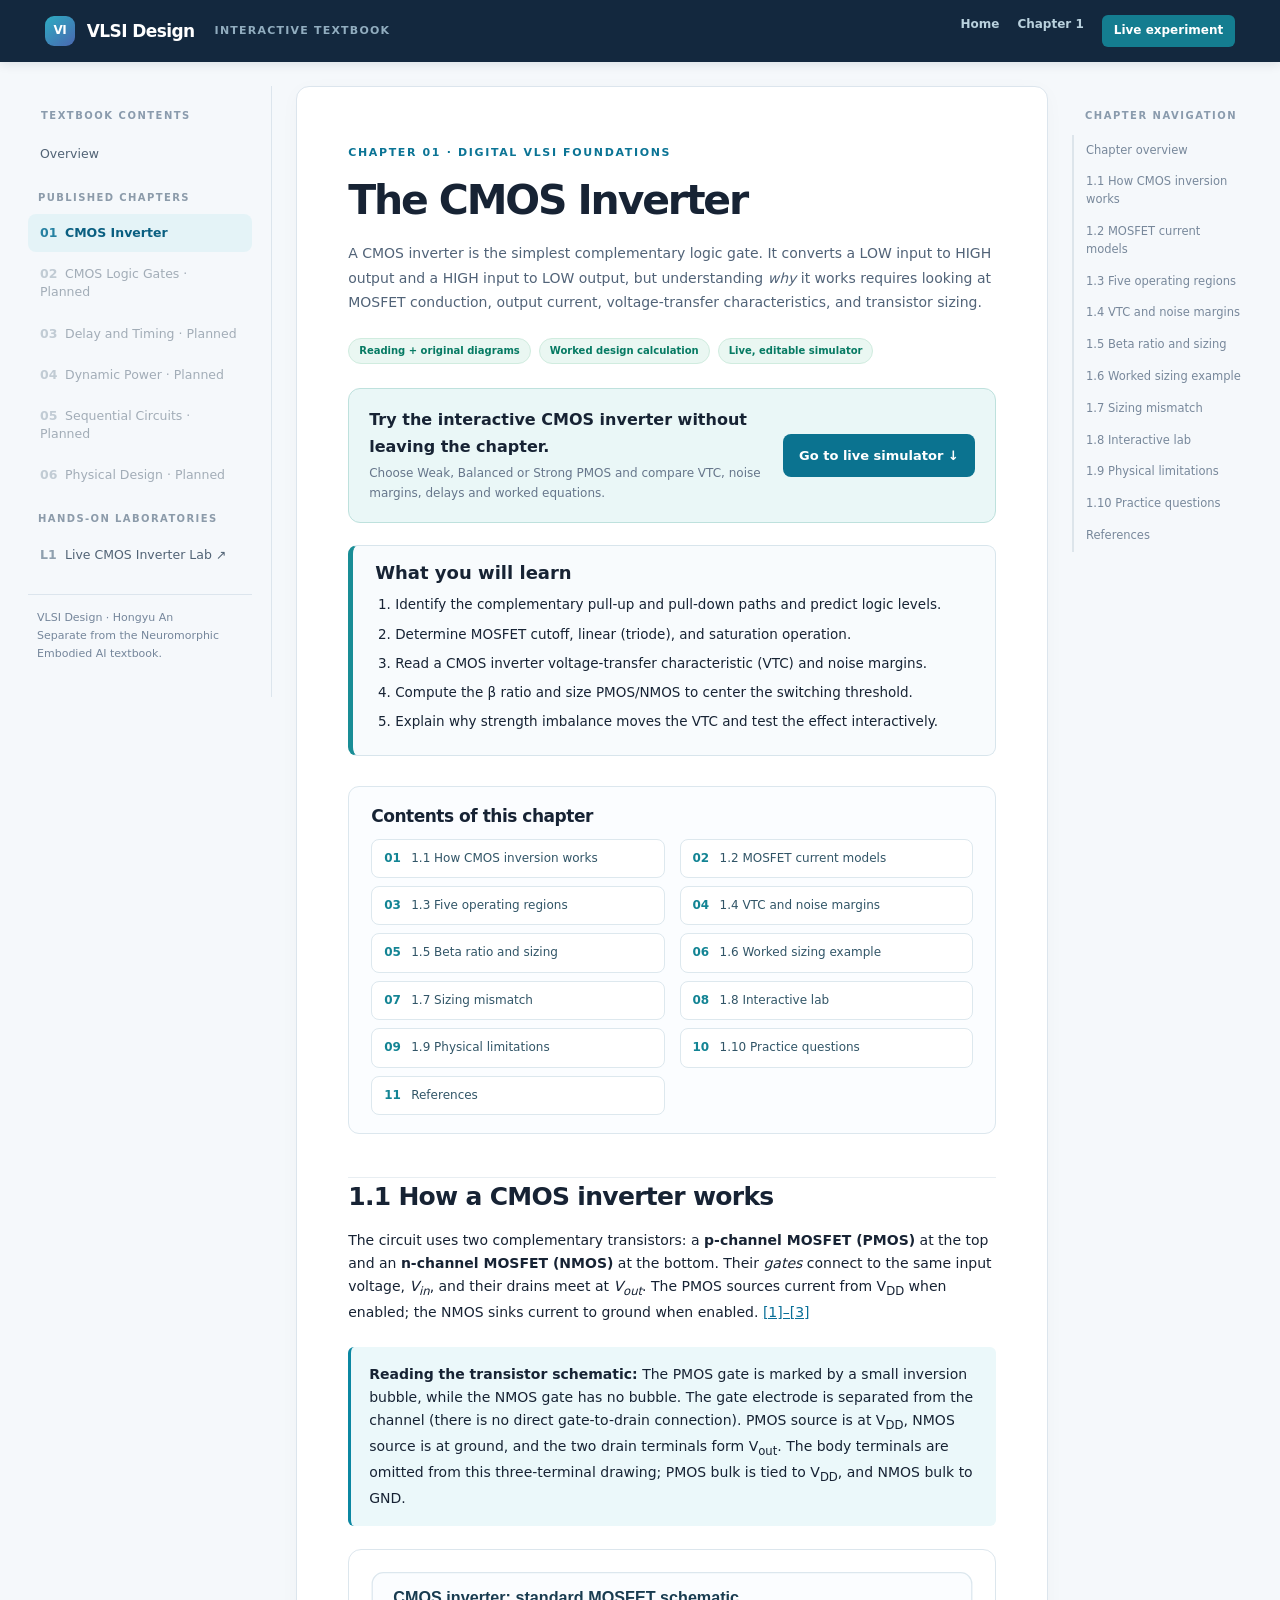
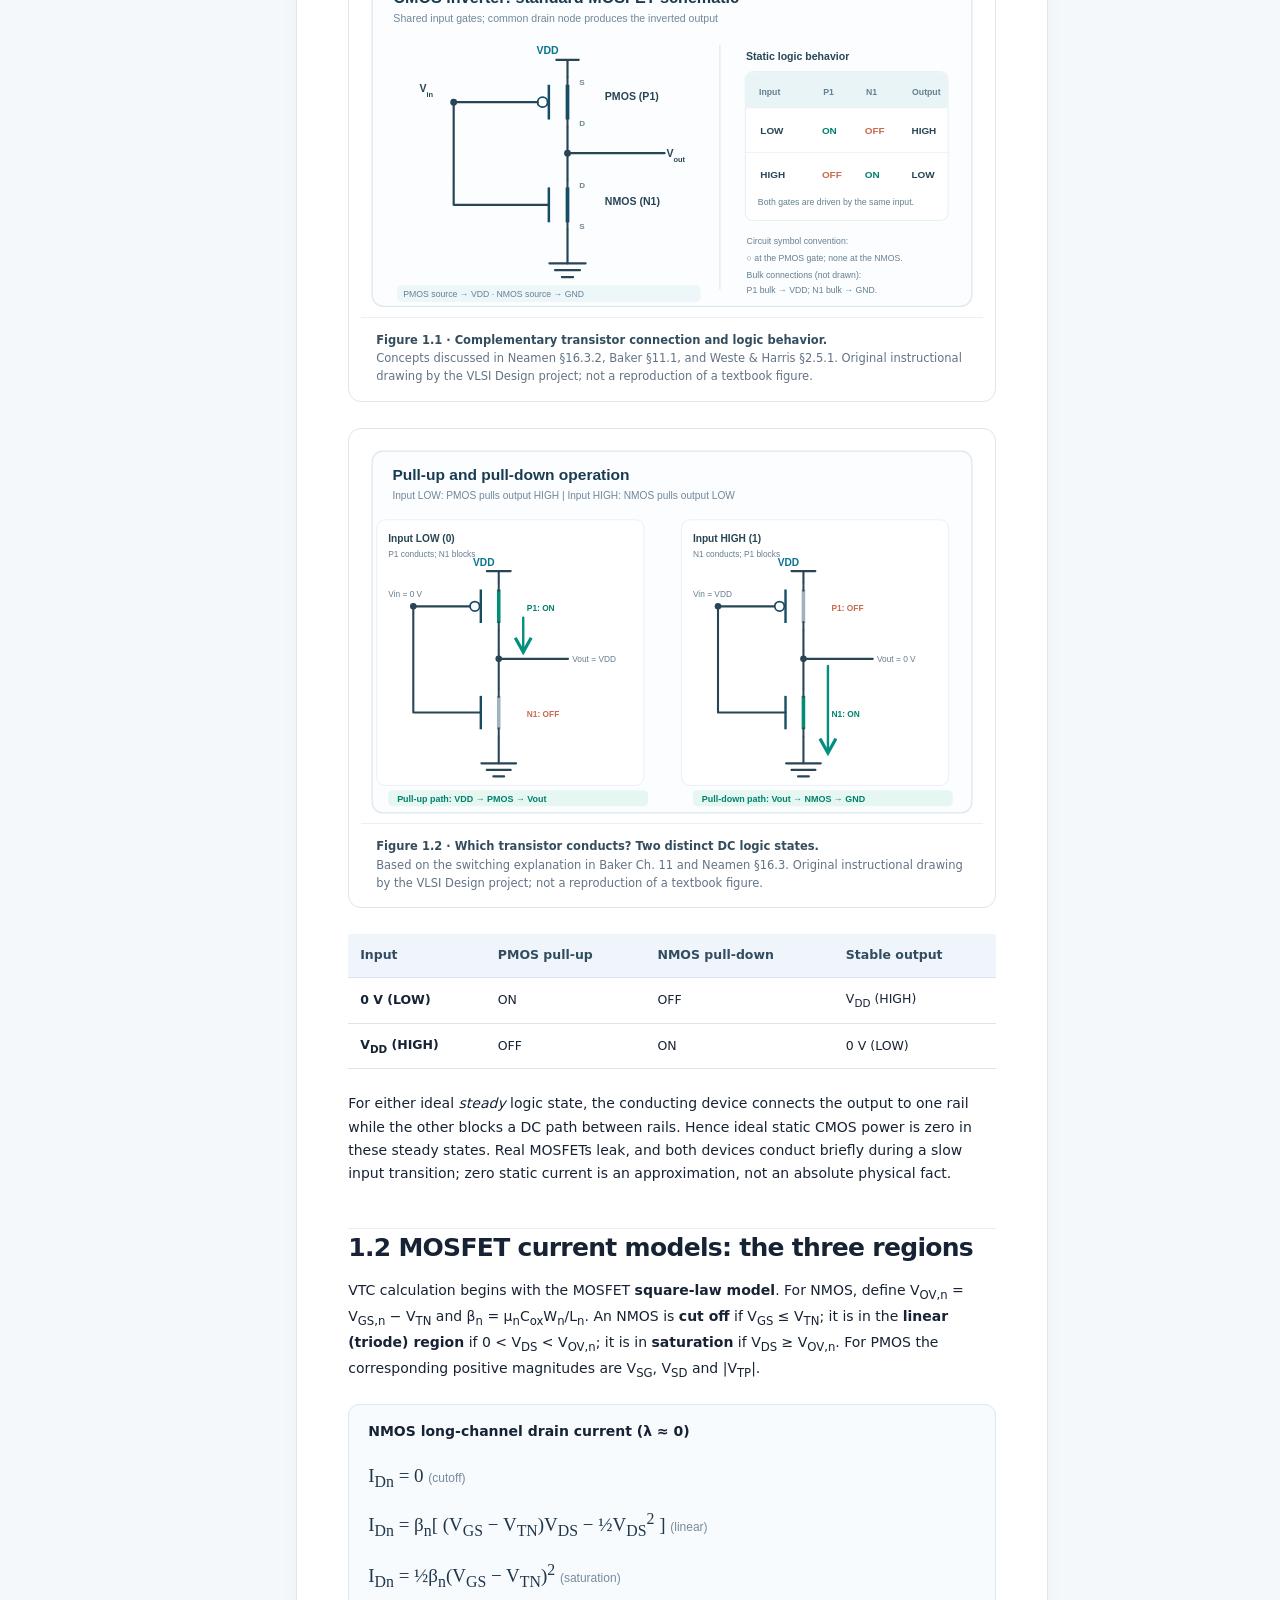
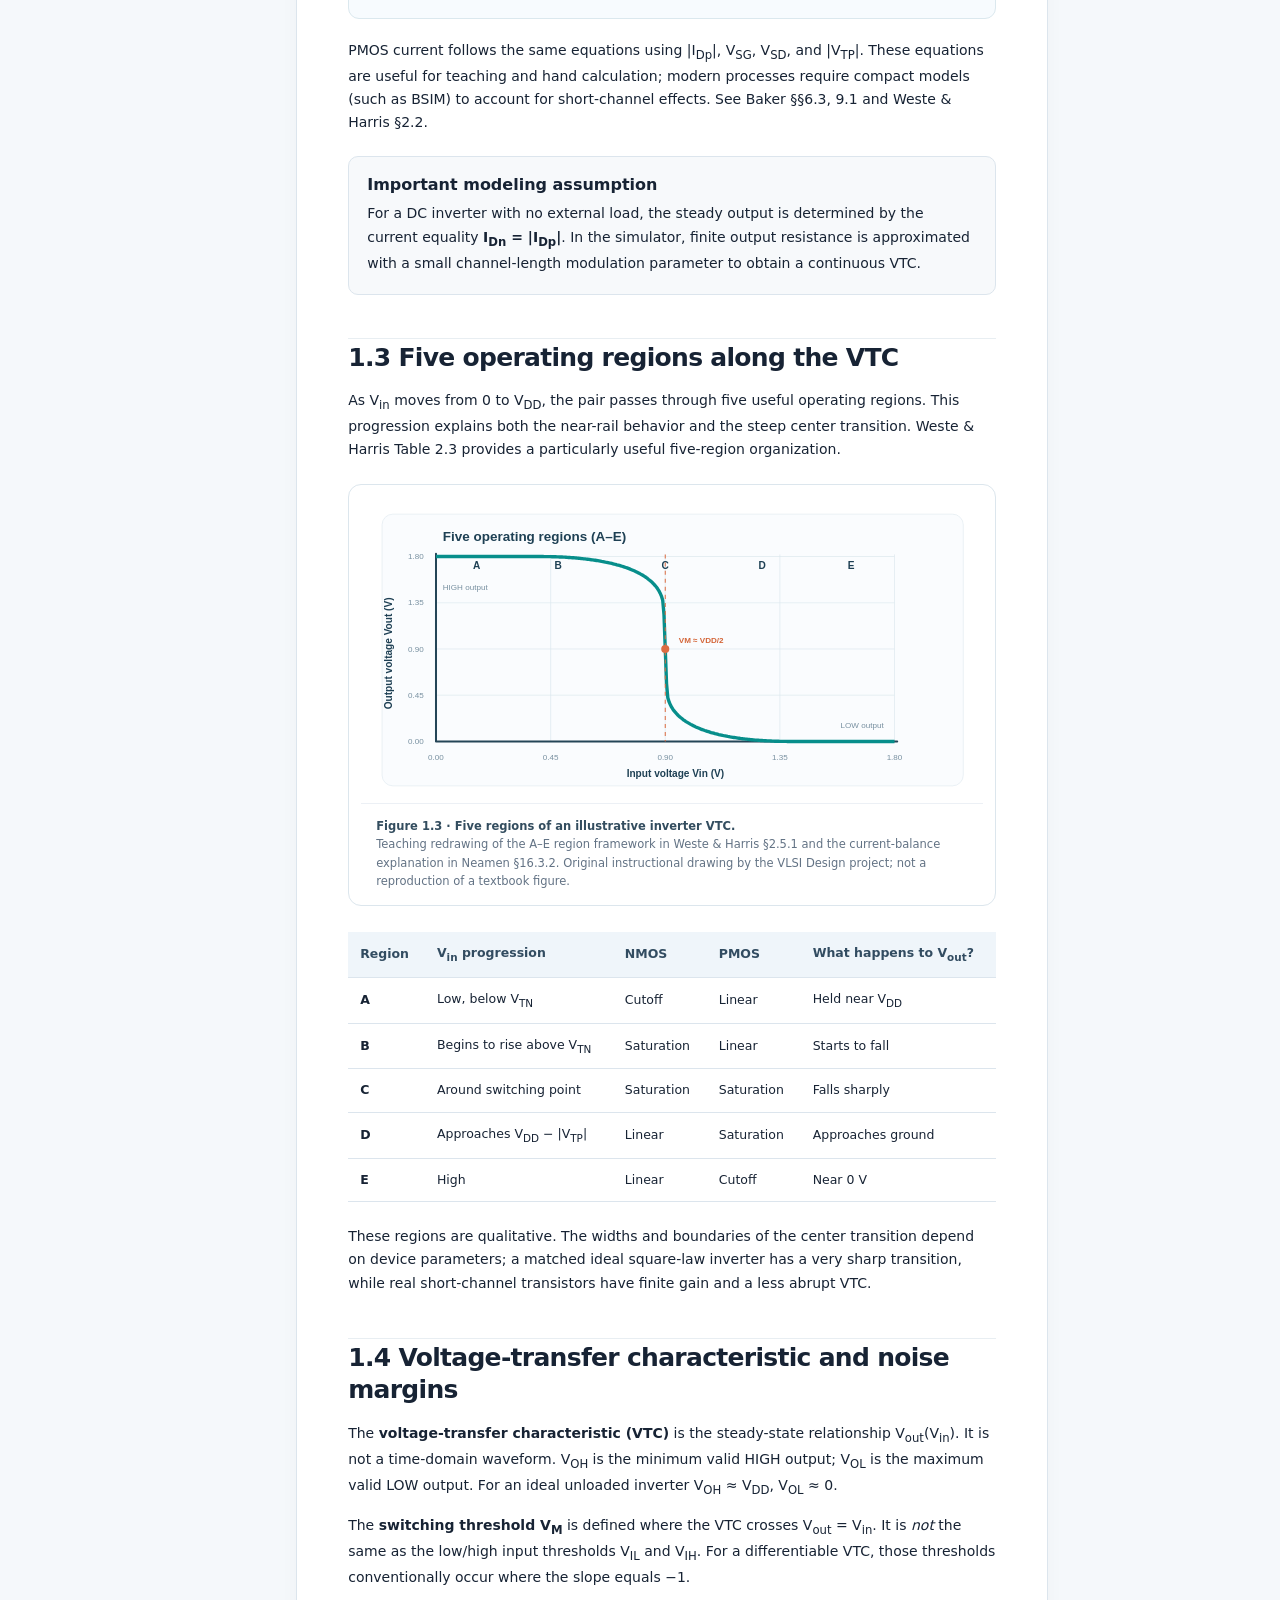
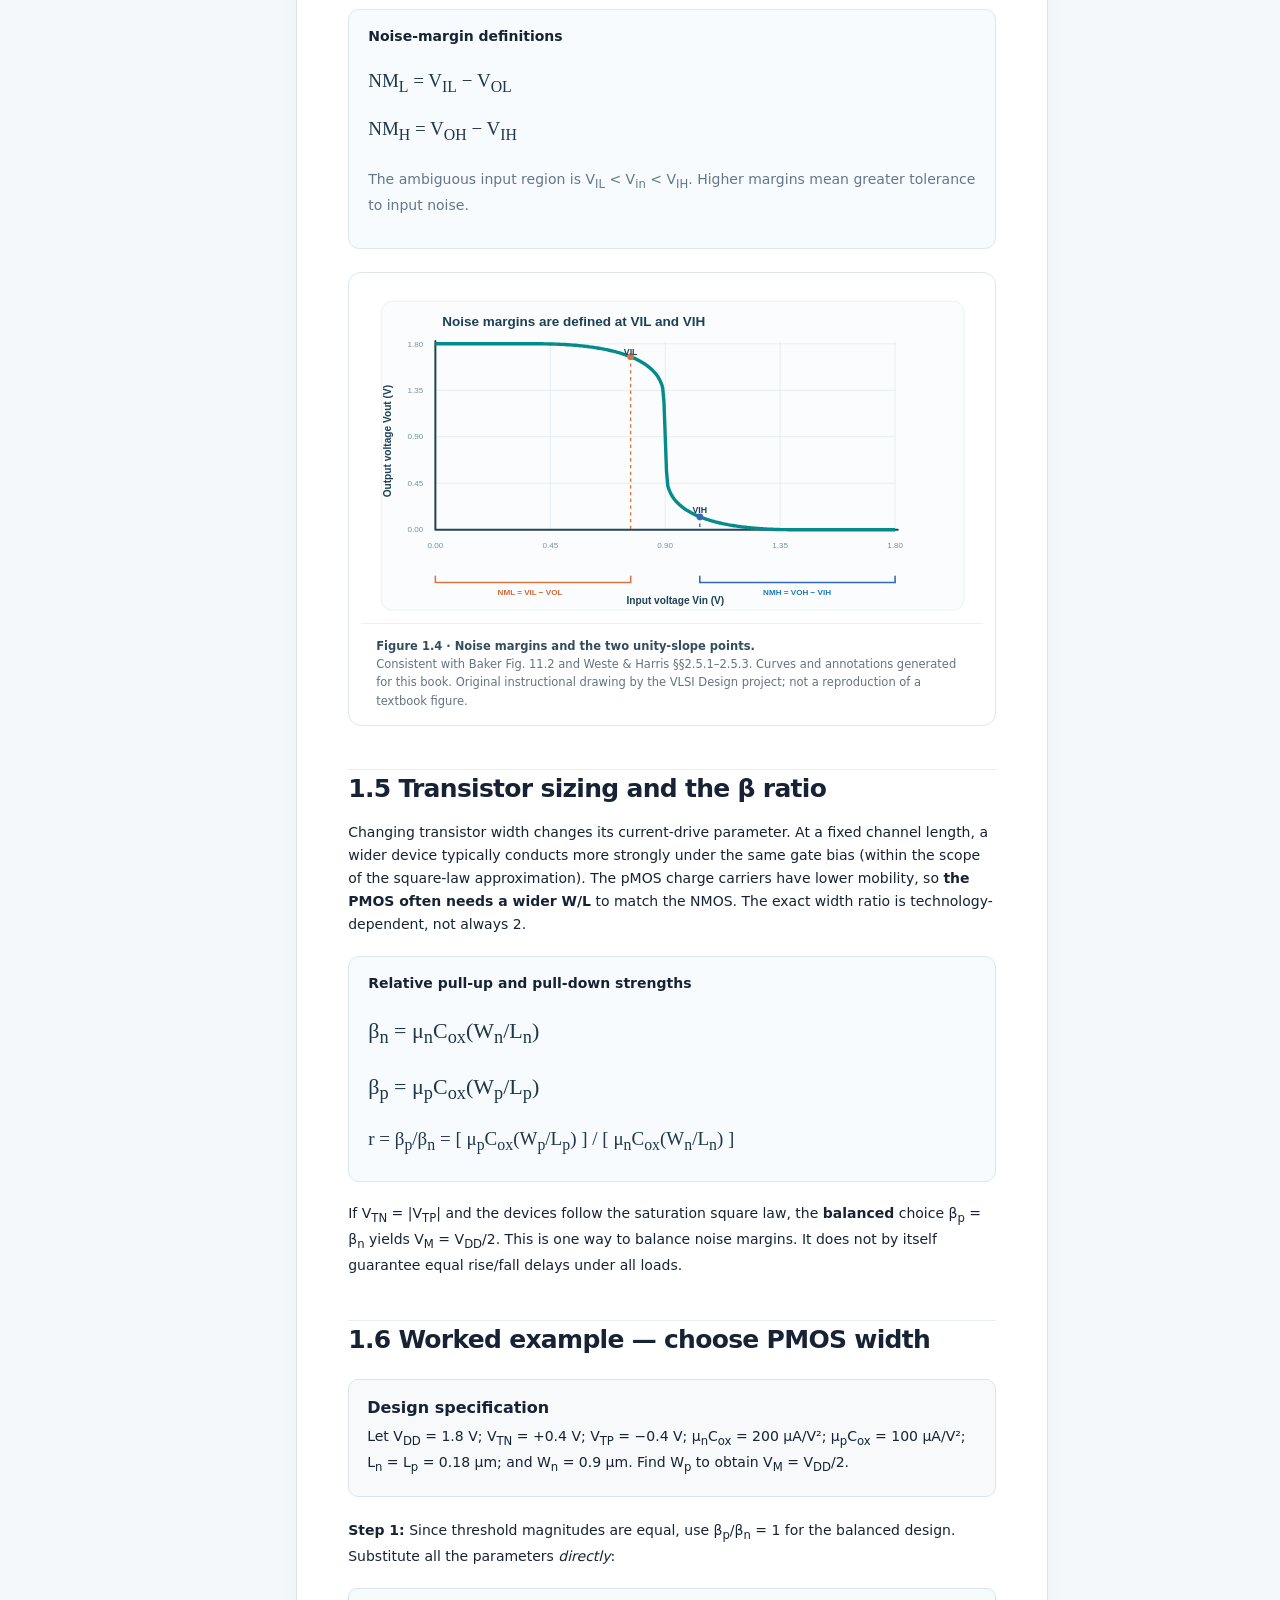
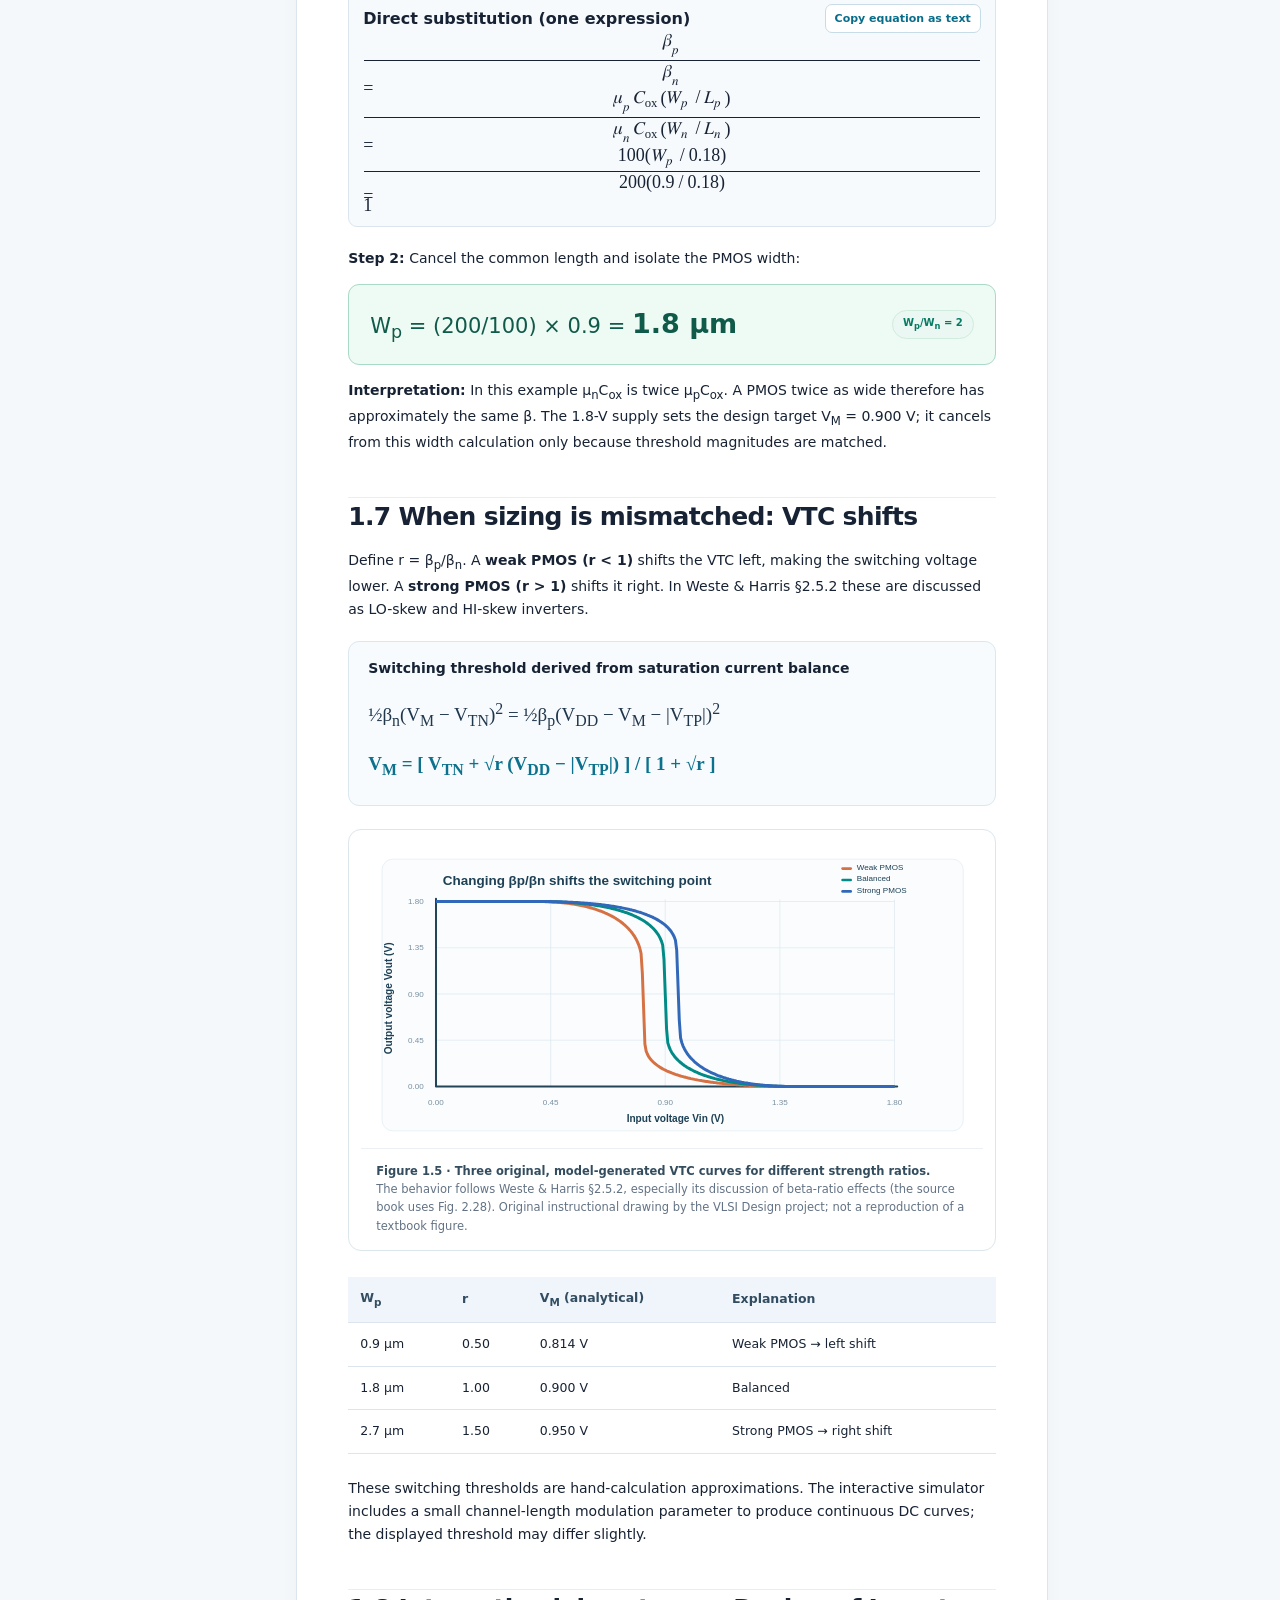
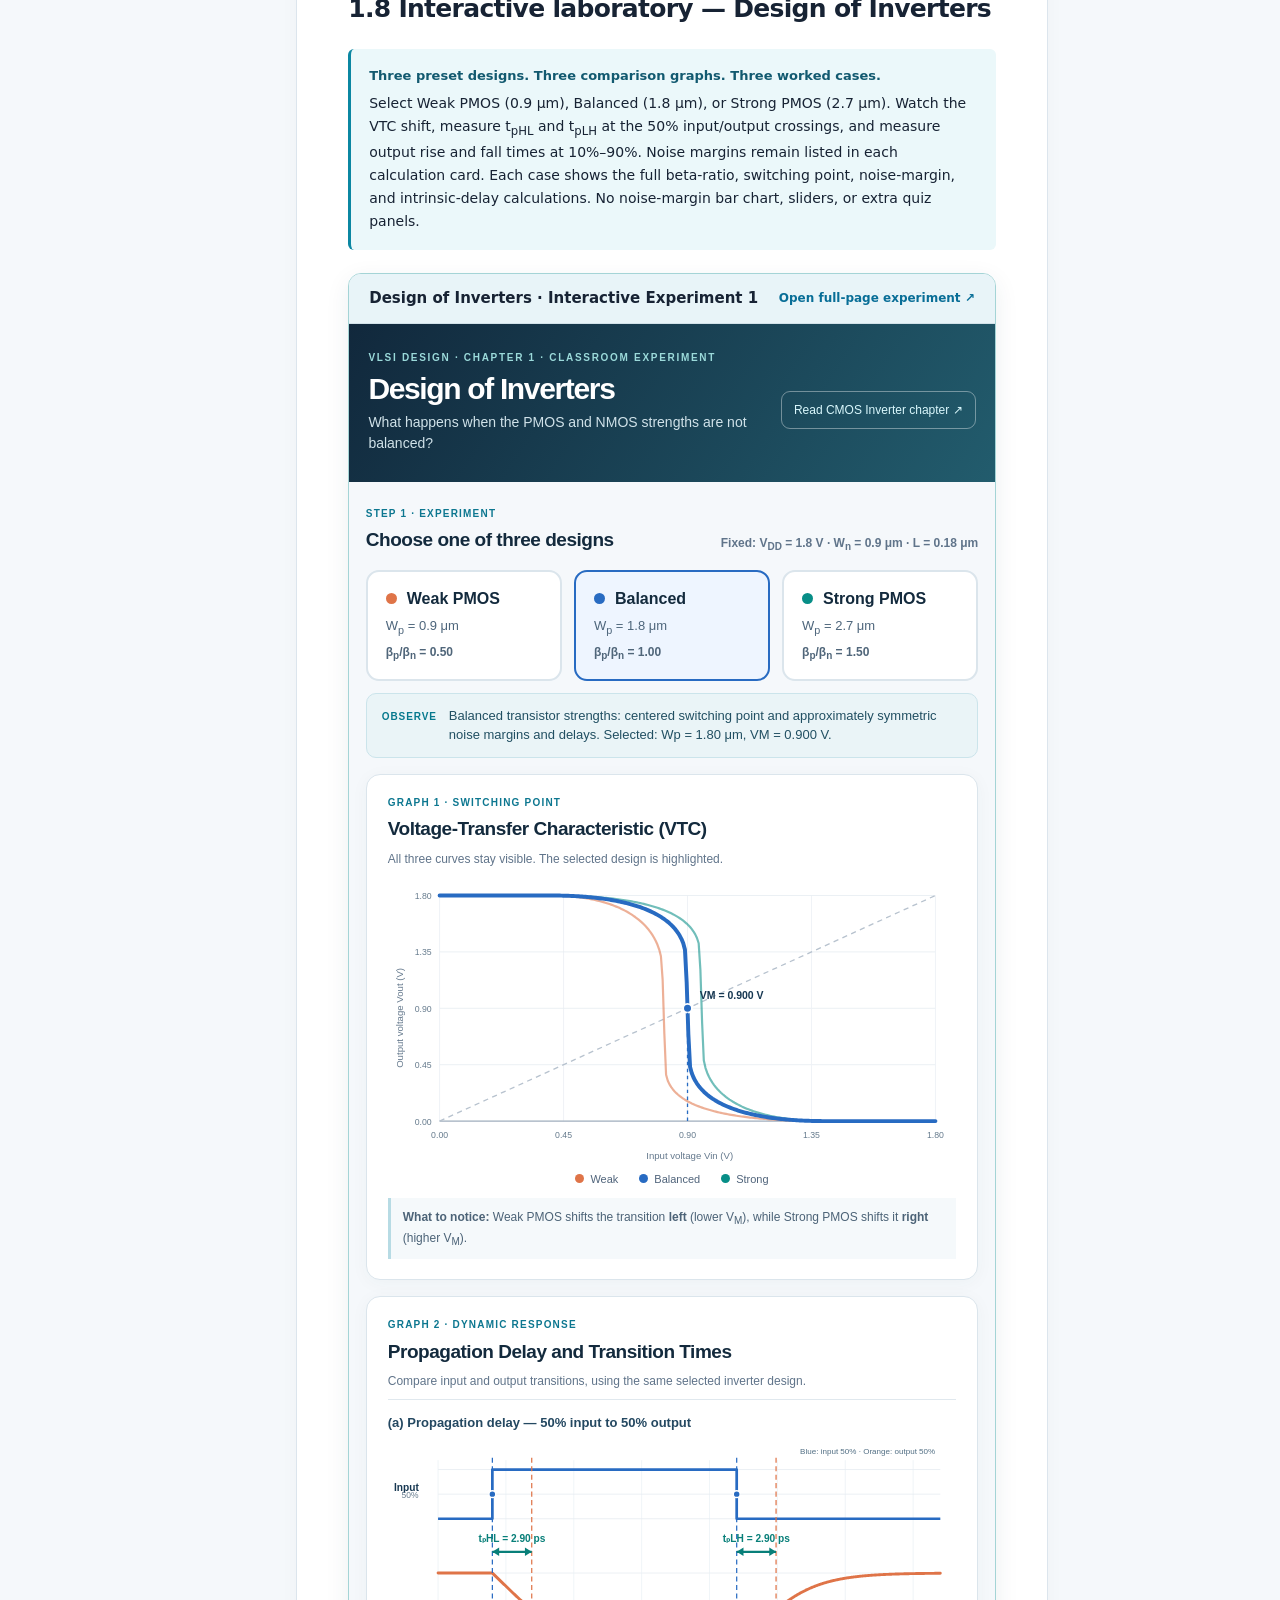
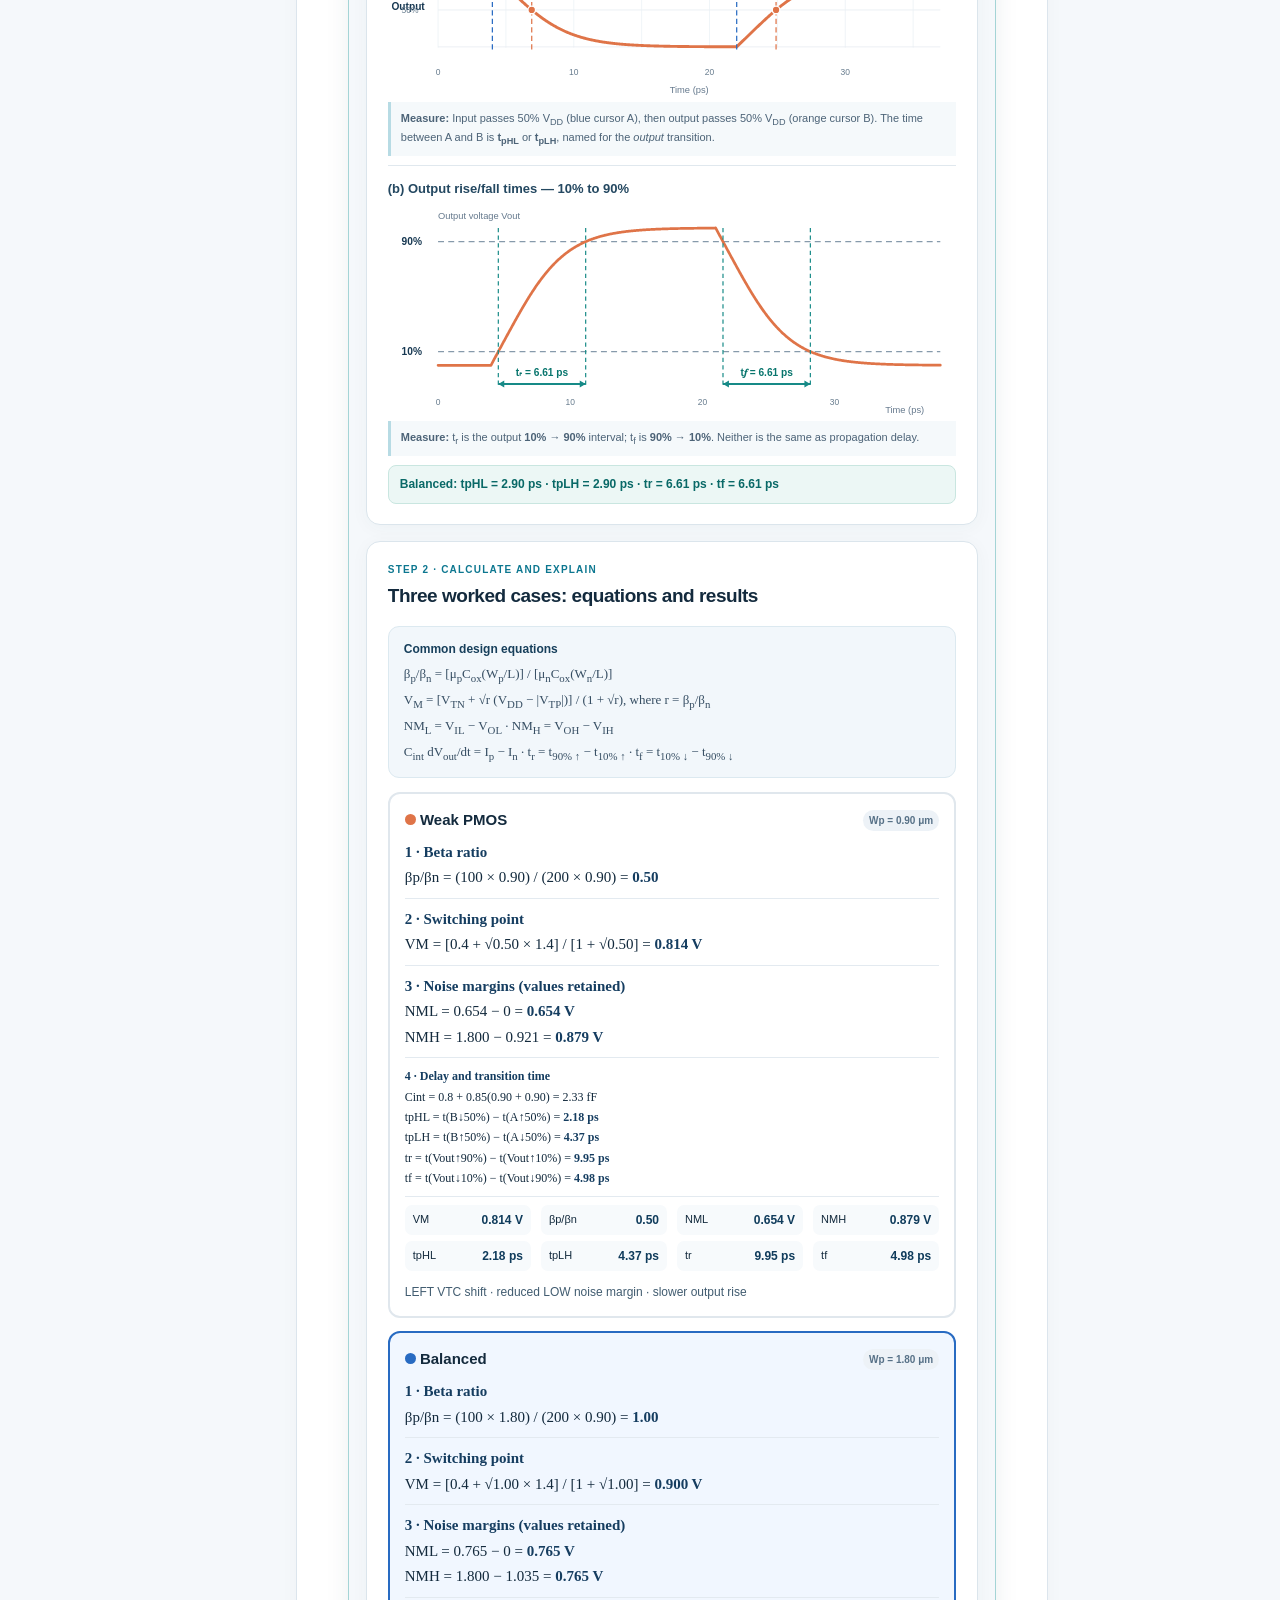
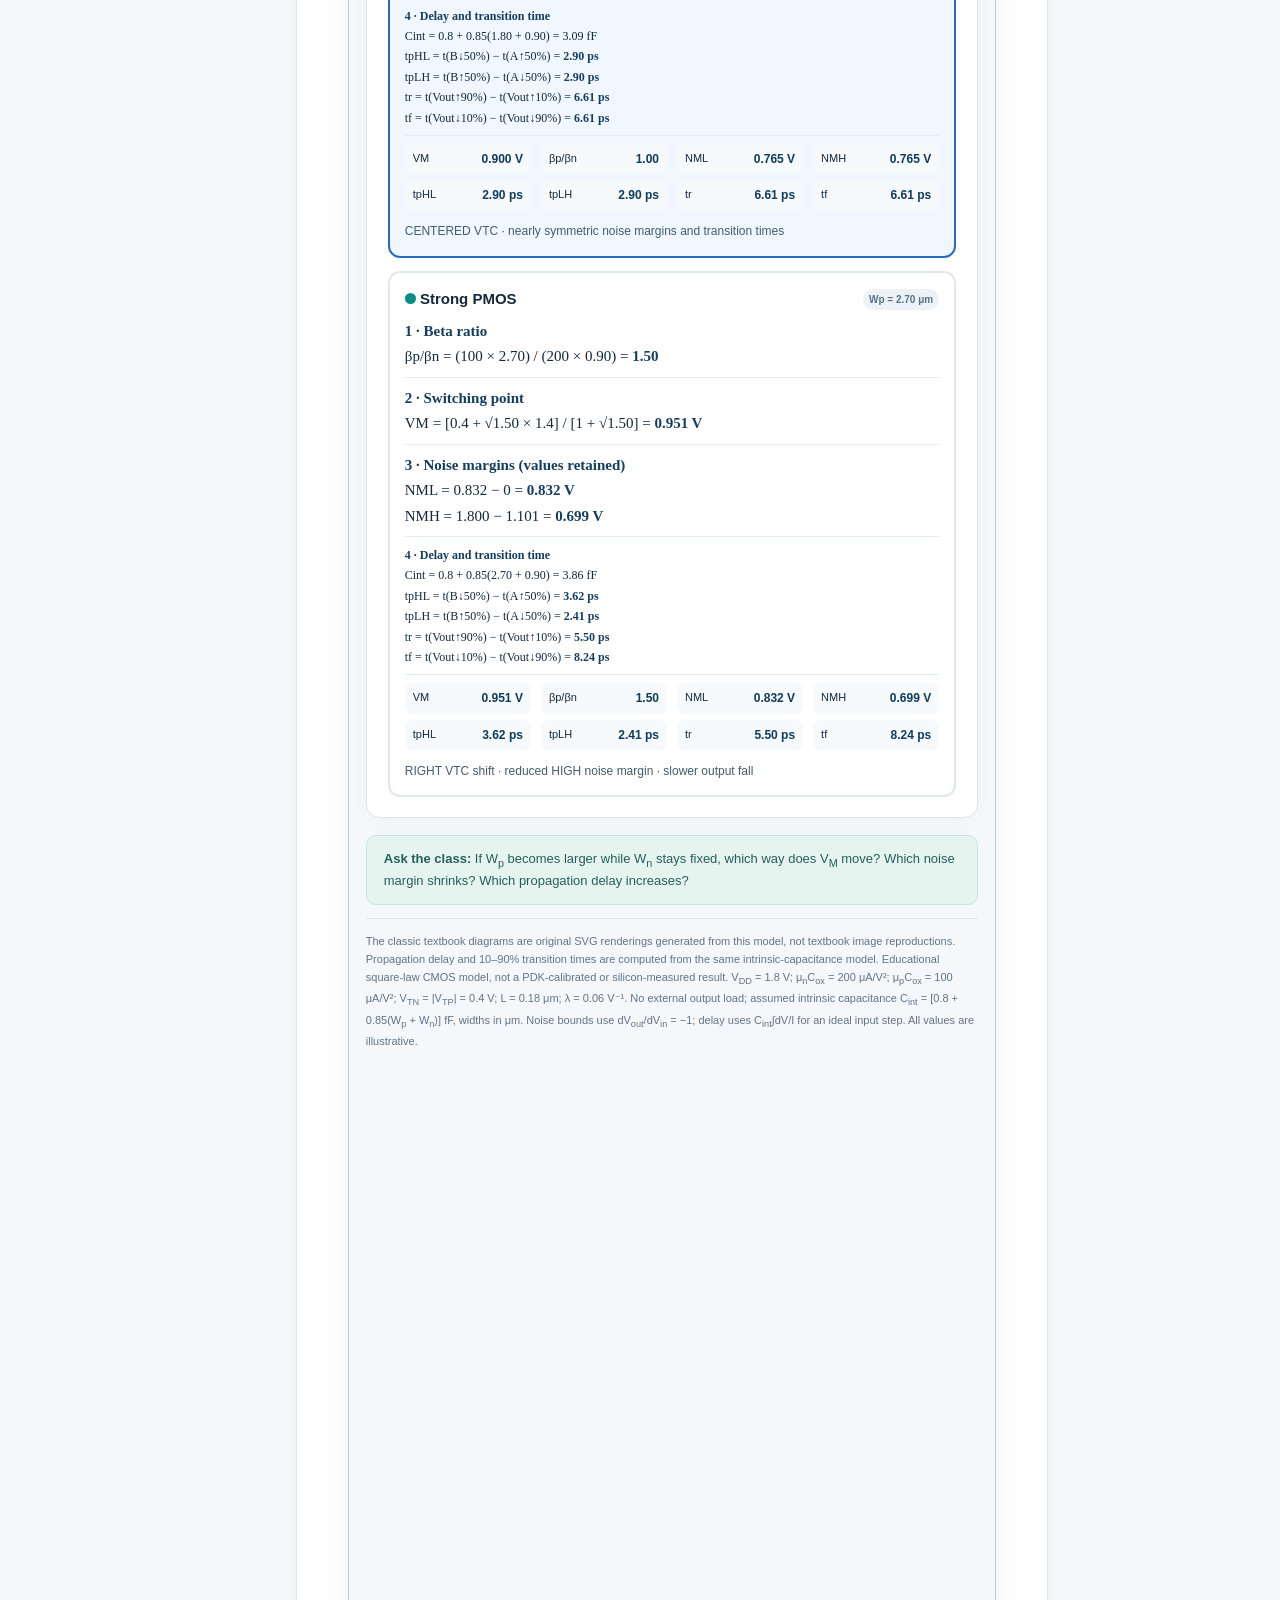
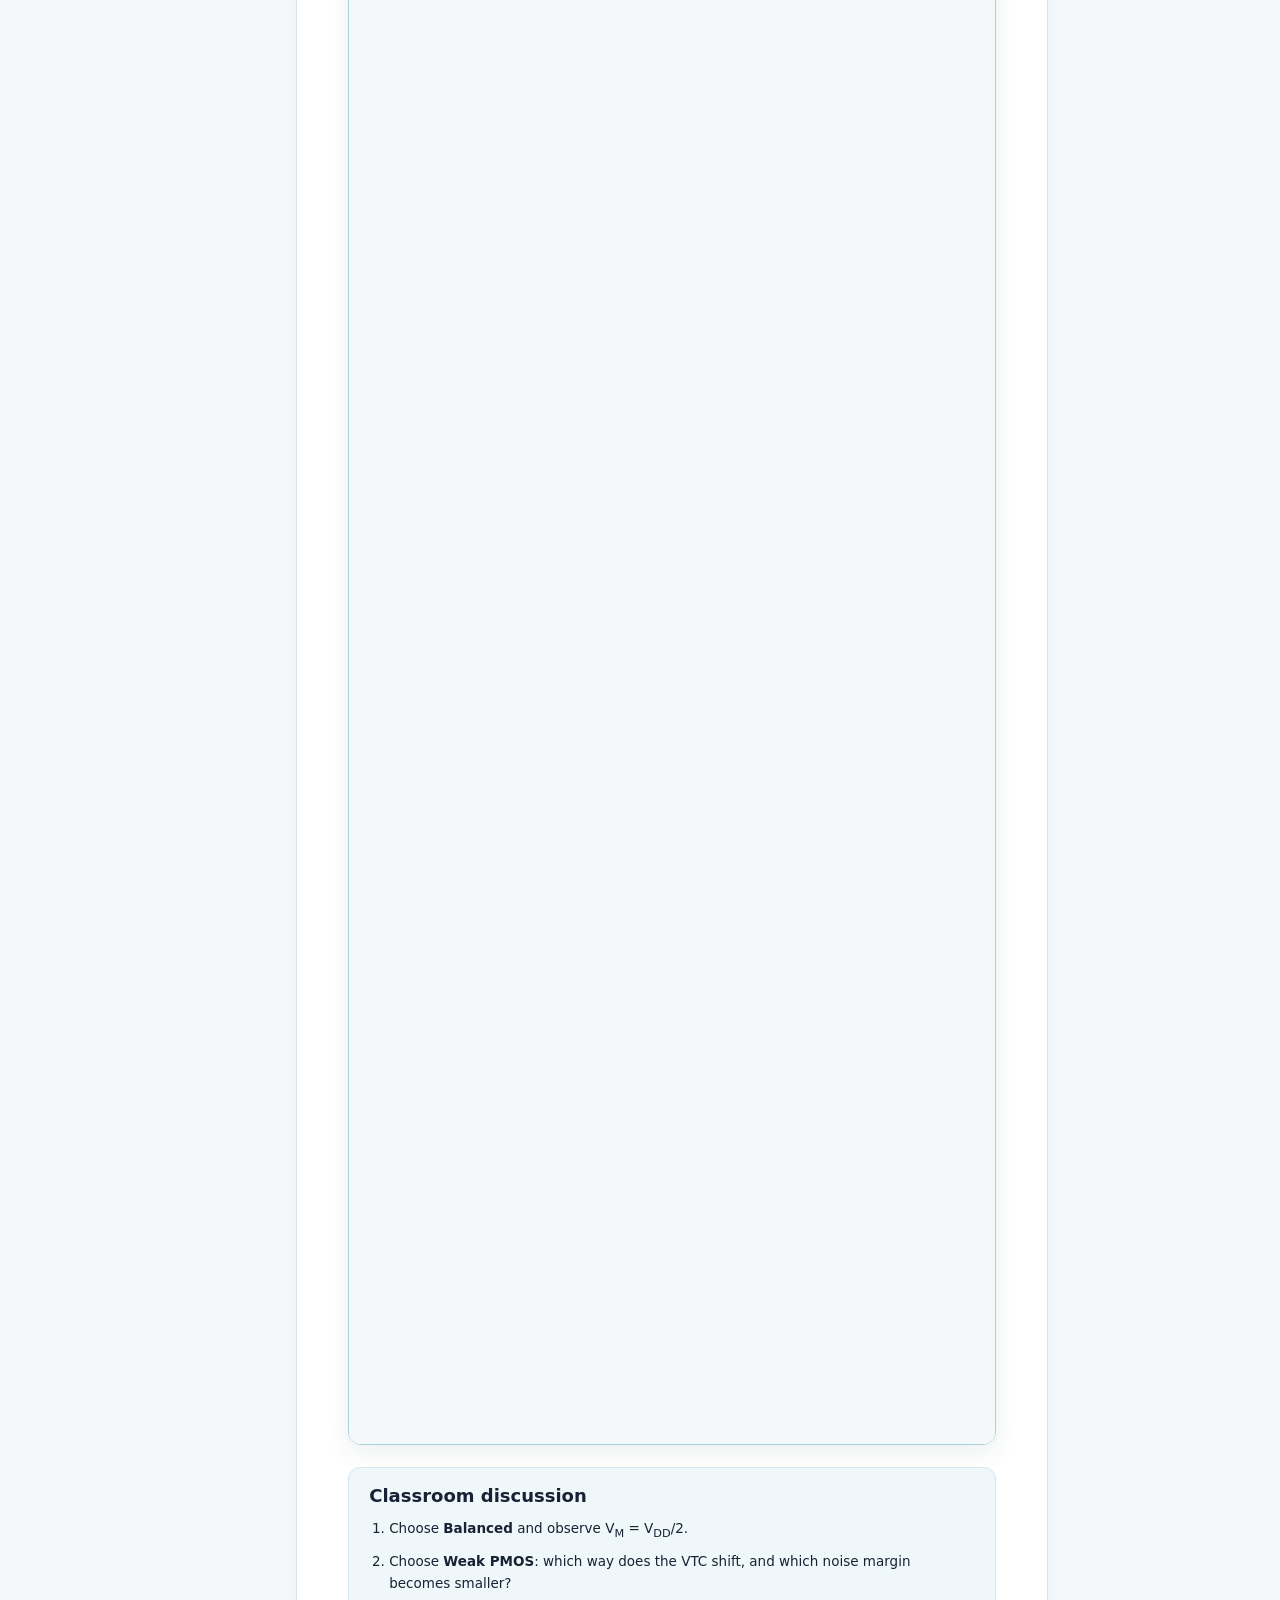
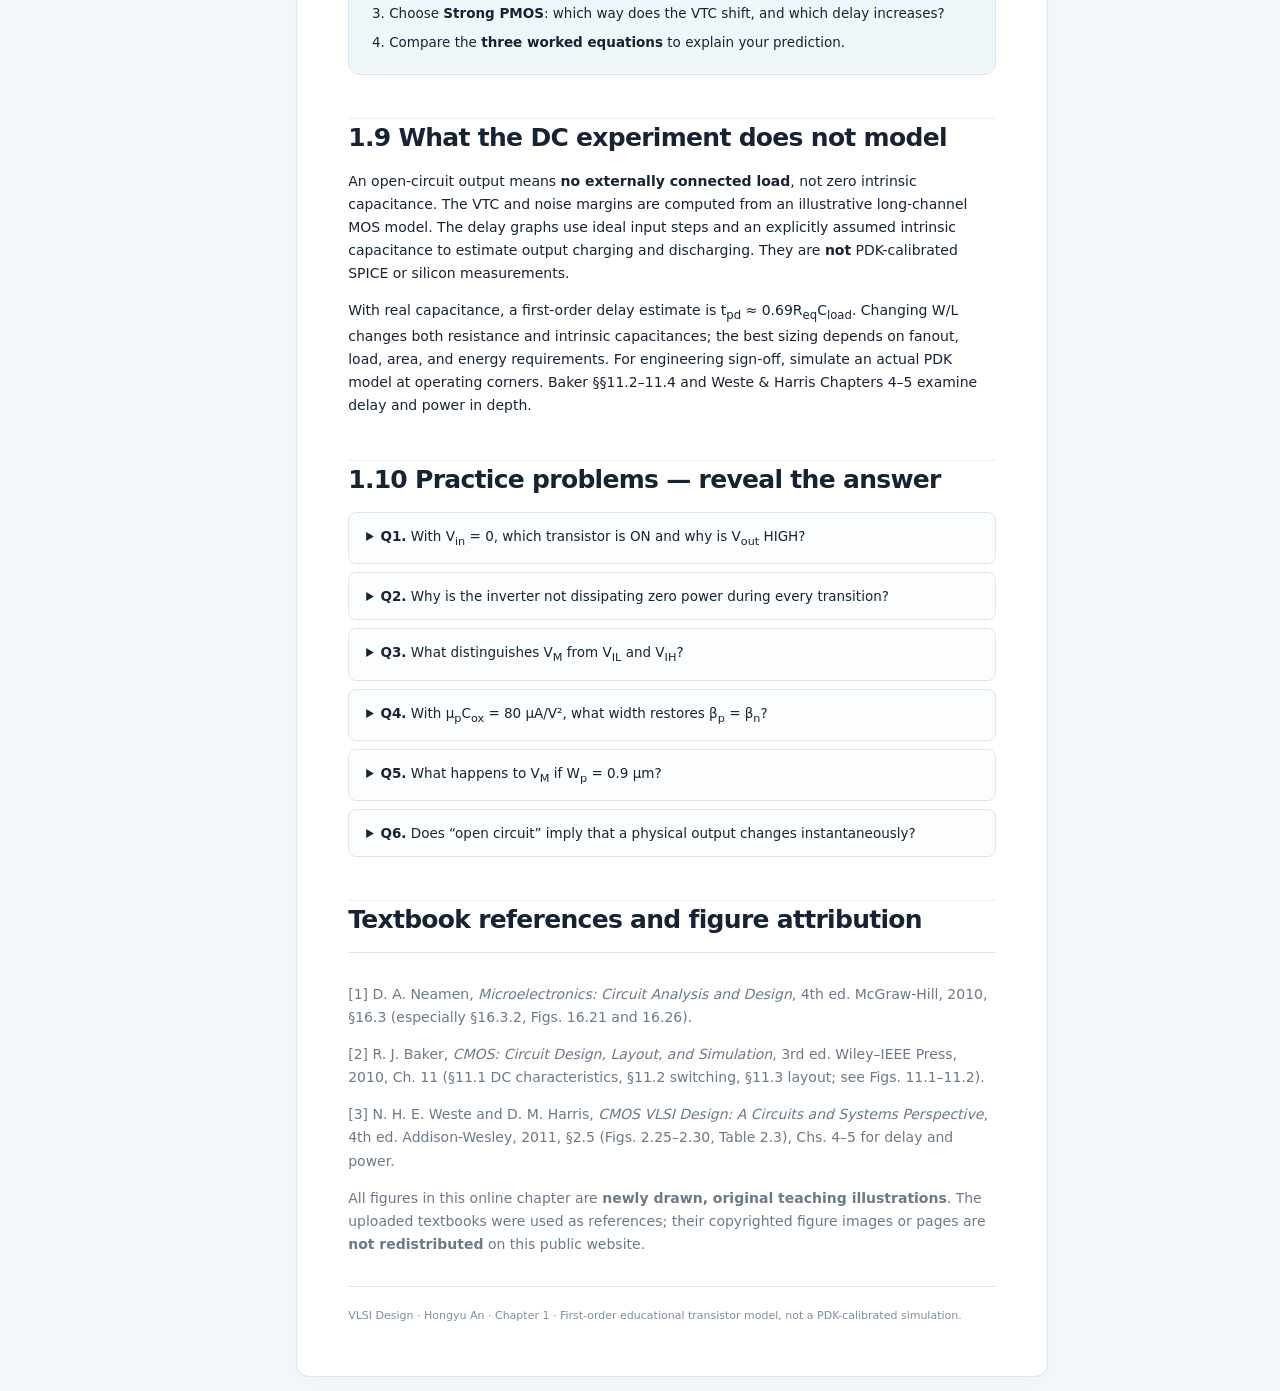
==== commit 87ac0c62: "Replace noise bar chart with textbook propagation-delay and 10–90% transition diagrams" ====
--- a/chapters/01-cmos-inverter.html
+++ b/chapters/01-cmos-inverter.html
@@ -51,7 +51,7 @@
 <table class="study-table"><thead><tr><th>W<sub>p</sub></th><th>r</th><th>V<sub>M</sub> (analytical)</th><th>Explanation</th></tr></thead><tbody><tr><td>0.9 μm</td><td>0.50</td><td>0.814 V</td><td>Weak PMOS → left shift</td></tr><tr><td>1.8 μm</td><td>1.00</td><td>0.900 V</td><td>Balanced</td></tr><tr><td>2.7 μm</td><td>1.50</td><td>0.950 V</td><td>Strong PMOS → right shift</td></tr></tbody></table>
 <p>These switching thresholds are hand-calculation approximations. The interactive simulator includes a small channel-length modulation parameter to produce continuous DC curves; the displayed threshold may differ slightly.</p>
 <h2 id="lab">1.8 Interactive laboratory — Design of Inverters</h2>
-<div class="callout"><strong>Three preset designs. Three comparison graphs. Three worked cases.</strong><p>Select Weak PMOS (0.9 μm), Balanced (1.8 μm), or Strong PMOS (2.7 μm). Watch the VTC shift, compare LOW/HIGH noise margins, and measure t<sub>PHL</sub> and t<sub>PLH</sub> with 50% input/output cursors. Each case shows the full beta-ratio, switching point, noise-margin, and intrinsic-delay calculations. No sliders or extra quiz panels.</p></div>
+<div class="callout"><strong>Three preset designs. Three comparison graphs. Three worked cases.</strong><p>Select Weak PMOS (0.9 μm), Balanced (1.8 μm), or Strong PMOS (2.7 μm). Watch the VTC shift, measure t<sub>pHL</sub> and t<sub>pLH</sub> at the 50% input/output crossings, and measure output rise and fall times at 10%–90%. Noise margins remain listed in each calculation card. Each case shows the full beta-ratio, switching point, noise-margin, and intrinsic-delay calculations. No noise-margin bar chart, sliders, or extra quiz panels.</p></div>
 <div class="activity activity-expanded"><div class="activity-head"><h3>Design of Inverters · Interactive Experiment 1</h3><a href="../labs/cmos-inverter.html" target="_blank" rel="noopener">Open full-page experiment ↗</a></div><iframe src="../labs/cmos-inverter.html" title="Design of Inverters three-case comparison" loading="eager" scrolling="yes" allowfullscreen></iframe></div>
 <div class="lab-tasks"><h3>Classroom discussion</h3><ol><li>Choose <strong>Balanced</strong> and observe V<sub>M</sub> = V<sub>DD</sub>/2.</li><li>Choose <strong>Weak PMOS</strong>: which way does the VTC shift, and which noise margin becomes smaller?</li><li>Choose <strong>Strong PMOS</strong>: which way does the VTC shift, and which delay increases?</li><li>Compare the <strong>three worked equations</strong> to explain your prediction.</li></ol></div>
 <h2 id="practical">1.9 What the DC experiment does not model</h2>
